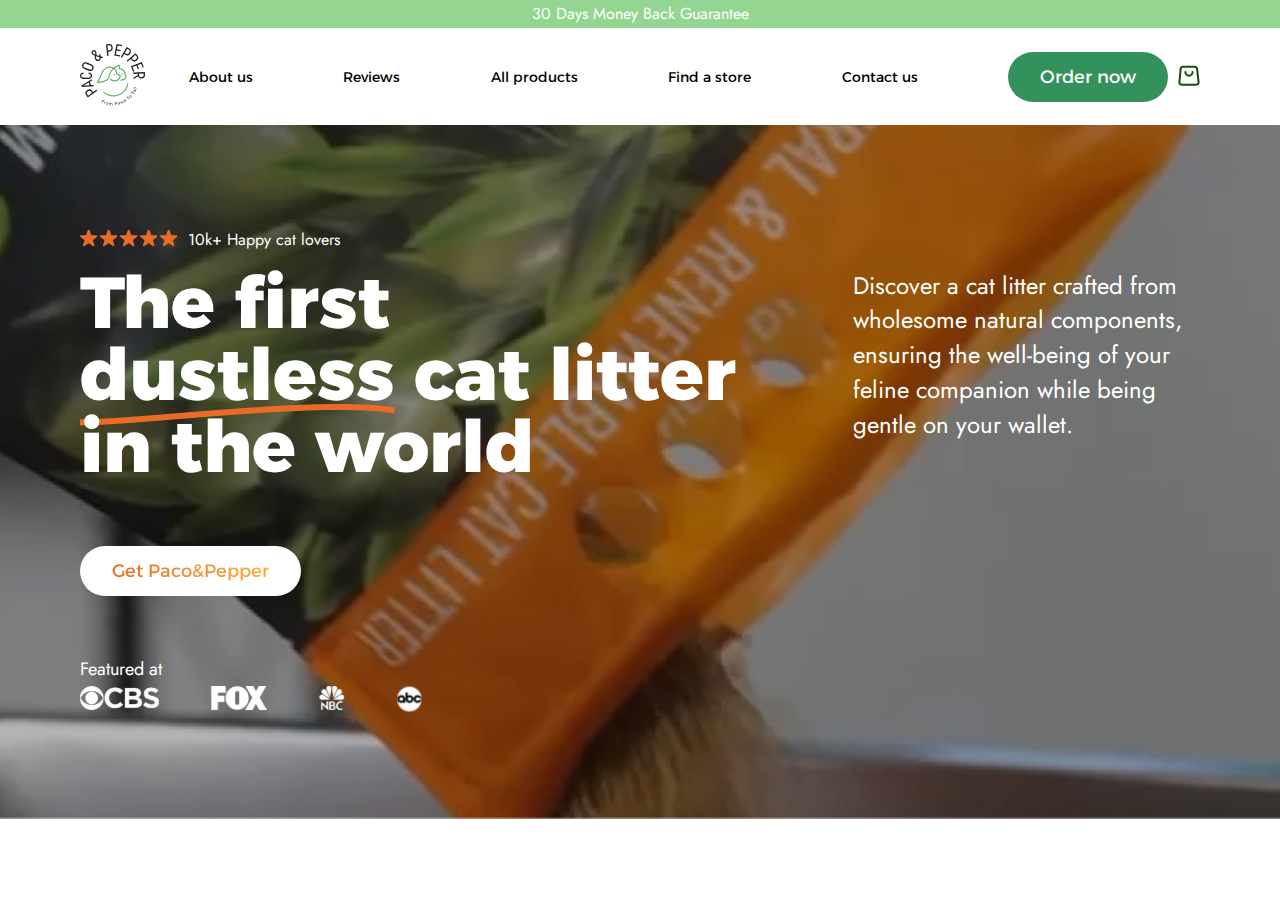
==== index.html @ 4aa1590c "add [roject to git" ====
<!DOCTYPE html>
<html lang="en">

<head>
  <meta charset="UTF-8">
  <meta name="description" content="Free Web tutorials">
  <meta name="keywords" content="HTML, CSS, JavaScript">
  <meta name="viewport" content="width=device-width, initial-scale=1.0">
  <link rel="icon" type="image/svg+xml" href="./icons/favicon.svg" />
  <link rel="shortcut icon" href="./icons/favicon.ico" />
  <link rel="apple-touch-icon" sizes="180x180" href="./icons/apple-touch-icon.png" />
  <link rel="preconnect" href="https://fonts.googleapis.com">
  <link rel="preconnect" href="https://fonts.gstatic.com" crossorigin>
  <link href="https://fonts.googleapis.com/css2?family=Jost&display=swap" rel="stylesheet">
  <link href="https://fonts.googleapis.com/css2?family=Alexandria:wght@100..900&display=swap" rel="stylesheet">
  <link rel="stylesheet" href="./styles/reset.css">
  <link rel="stylesheet" href="./styles/global.css">
  <link rel="stylesheet" href="./styles/header.css">
  <link rel="stylesheet" href="./styles/banner.css">
  <title>Paco&Pepper</title>
</head>

<body>
  <main>
    <!-- Header -->
    <header class="header">
      <p class="desktop header__top">30 Days Money Back Guarantee</p>
      <div class="header__inner container">
        <span class="header__mobile_menu mobile">
          <img src="./icons/burger.svg" alt="icon burger menu">
        </span>
        <a href="#" class="header__logo">
          <img src="./images/logo.svg" alt="logo">
        </a>
        <nav class="header__nav">
          <span class="mobile header__menu_close">
            <img class="" src="./icons/burger-close.svg" alt="icon burger menu close">
          </span>
          <a href="#" class="mobile header__nav_logo">
            <img src="./images/logo.svg" alt="logo">
          </a>
          <a href="#">About us</a>
          <a href="#">Reviews</a>
          <a href="#">All products</a>
          <a href="#">Find a store</a>
          <a href="#">Contact us</a>
          <div class="header__order">
            <button class="btn green-btn">Order now</button>
            <a href="#" class="desktop">
              <img src="./icons/bag.svg" alt="icon basket">
            </a>
          </div>
        </nav>
        <button class="mobile btn green-btn">Order now</button>
      </div>
    </header>
    <!-- /Header -->
    <!-- Banner -->
    <section class="banner">
      <div class="banner__inner container">
        <div class="banner__top">
          <div class="banner__left">
            <div class="banner__rating">
              <div class="banner__rating_stars">
                <span>
                  <img src="./icons/star.svg" alt="star icon">
                </span>
                <span>
                  <img src="./icons/star.svg" alt="star icon">
                </span>
                <span>
                  <img src="./icons/star.svg" alt="star icon">
                </span>
                <span>
                  <img src="./icons/star.svg" alt="star icon">
                </span>
                <span>
                  <img src="./icons/star.svg" alt="star icon">
                </span>
              </div>
              <p>10k+ Happy cat lovers</p>
            </div>
            <h1 class="banner__title">
              <p>The first</p>
              <span class="marked-text">dustless</span> cat litter
              in the world
            </h1>
          </div>
          <p class="banner__right">
            Discover a cat litter crafted from wholesome natural components, ensuring the well-being of your feline
            companion while being gentle on your wallet.
          </p>
        </div>
        <button class="banner__btn btn white-btn">
          <p class="gradient-text">Get Paco&Pepper</p>
        </button>
        <div class="banner__featured">
          <p class="banner__featured_text">Featured at</p>
          <div class="banner__brands">
            <div>
              <img src="./icons/cbs.svg" alt="brand icon">
            </div>
            <div>
              <img src="./icons/fox.svg" alt="brand icon">
            </div>
            <div>
              <img src="./icons/nbc.svg" alt="brand icon">
            </div>
            <div>
              <img src="./icons/abc.svg" alt="brand icon">
            </div>
          </div>
        </div>
      </div>
    </section>
    <!-- /Banner -->
  </main>

  <script src="./scripts/scripts.js"></script>
</body>

</html>
---- styles/global.css ----
:root {
  --white: #fff;
  --light-green: #94d591;
  --btn-green: #33915c;
  --text-green: #134e0d;
  --orange-gradient: linear-gradient(92.59deg, #ea6b26 0%, #feaa3b 100%);
}

body {
  font-family: "Alexandria", sans-serif;
}

.opened-menu {
  height: 100vh;
  overflow: hidden;
}

.container {
  max-width: 1200px;
  width: 100%;
  margin-inline: auto;
  padding-inline: 40px;
}

a {
  text-decoration: none;
  color: inherit;
}

img {
  max-width: 100%;
}

button {
  font-family: "Alexandria", sans-serif;
  border: none;
  cursor: pointer;
}

.btn {
  height: 50px;
  padding-inline: 32px;
  font-size: 18px;
  border-radius: 25px;
  transition: all 150ms ease;
}

.green-btn {
  color: var(--white);
  background-color: var(--btn-green);
}

.green-btn:hover {
  background-color: var(--text-green);
}

.white-btn {
  background-color: var(--white);
}

.mobile {
  display: none;
}

.marked-text {
  position: relative;
}

.marked-text:before {
  content: "";
  position: absolute;
  left: 0;
  bottom: -8px;
  width: 100%;
  height: 22px;
  background: url("../images/text-underline.png") center/contain no-repeat;
  z-index: -1;
}

.gradient-text {
	background: var(--orange-gradient);
  -webkit-background-clip: text;
  background-clip: text;
  -webkit-text-fill-color: transparent;
}

@media screen and (max-width: 991px) {
  .container {
    padding-inline: 16px;
  }

  .btn {
    height: 32px;
    padding-inline: 20px;
    font-size: 12px;
  }

  .desktop {
    display: none;
  }

  .mobile {
    display: block;
  }
}
---- styles/header.css ----
.header {
  position: sticky;
  top: 0;
  max-width: 100vw;
  background-color: var(--white);
  overflow-x: hidden;
  z-index: 9;
}

.header__top {
  padding-block: 6px;
  font-family: "Jost", sans-serif;
  font-size: 16px;
  color: var(--white);
  background-color: var(--light-green);
  text-align: center;
}

.header__logo {
  width: 65px;
}

.header__inner {
  display: flex;
  justify-content: space-between;
  align-items: center;
  padding-block: 16px;
}

.header__nav {
  display: flex;
  justify-content: space-between;
  align-items: center;
  column-gap: 10px;
  width: calc(100% - 109px);
  font-size: 14px;
  z-index: 2;
}

.header__order {
  display: flex;
  align-items: center;
  column-gap: 10px;
}

.header__mobile_menu {
  width: 24px;
  height: 24px;
  cursor: pointer;
}

.header__menu_close {
  position: absolute;
  top: 23px;
  left: 16px;
  width: 24px;
  height: 24px;
  cursor: pointer;
}

@media screen and (max-width: 991px) {
  .header__nav {
    position: fixed;
    top: 0;
    left: 0;
    flex-direction: column;
    justify-content: flex-start;
    row-gap: 32px;
    width: 100%;
    height: 100vh;
    padding: 32px;
    background-color: var(--white);
    transform: translateX(-100%);
    transition: transform 360ms;
    overflow-y: auto;
  }

  .header__nav.open {
    transform: translateX(0);
  }

  .header__nav_logo,
  .header__order {
    order: -1;
  }
}

@media screen and (max-width: 640px) {
  .header__logo {
    width: 34px;
    margin-left: auto;
    margin-right: 55px;
  }
}
---- styles/banner.css ----
.banner {
  display: flex;
  height: 100vmax;
  max-height: 694px;
  background: url('../images/header-banner.jpg') center/cover no-repeat;
  margin-bottom: 64px;
} 

.banner__inner {
  position: relative;
  margin: auto;
  z-index: 2;
}

.banner__top {
  display: flex;
  justify-content: space-between;
  align-items: center;
  column-gap: 20px;
  margin-bottom: 64px;
}

.banner__left {
  max-width: 660px;
  width: 75%;
  color: var(--white);
}

.banner__rating {
  display: flex;
  align-items: center;
  margin-bottom: 16px;
}

.banner__rating_stars {
  display: flex;
  column-gap: 2px;
  margin-right: 10px;
}

.banner__rating p {
  font-family: "Jost", sans-serif;
  font-size: 16px;
}

.banner__title {
  font-size: 72px;
  font-weight: 800;
}

.banner__right {
  max-width: 352px;
  width: 31%;
  font-family: "Jost", sans-serif;
  font-size: 24px;
  line-height: 1.445;
  color: var(--white);
}

.banner__btn {
  margin-bottom: 64px;
}

.banner__featured_text {
  margin-bottom: 8px;
  font-family: "Jost", sans-serif;
  font-size: 18px;
  color: var(--white);
}

.banner__brands {
  display: flex;
  column-gap: 52px;
}

@media screen and (max-width: 991px) {
  .banner {
    max-height: 654px;
  }

  .banner__left {
    max-width: 490px;
    width: 65%;
  }

  .banner__right {
    width: 50%;
  }

  .banner__right {
    font-size: 18px;
  }

  .banner__title {
    font-size: 48px;
  }
}

@media screen and (max-width: 640px) {
  .banner__top {
    flex-direction: column;
    align-items: flex-start;
  }

  .banner__left,
  .banner__right {
    max-width: 100%;
    width: 100%;
  }

  .banner__left {
    max-width: 490px;
    margin-bottom: 32px;
  }
}
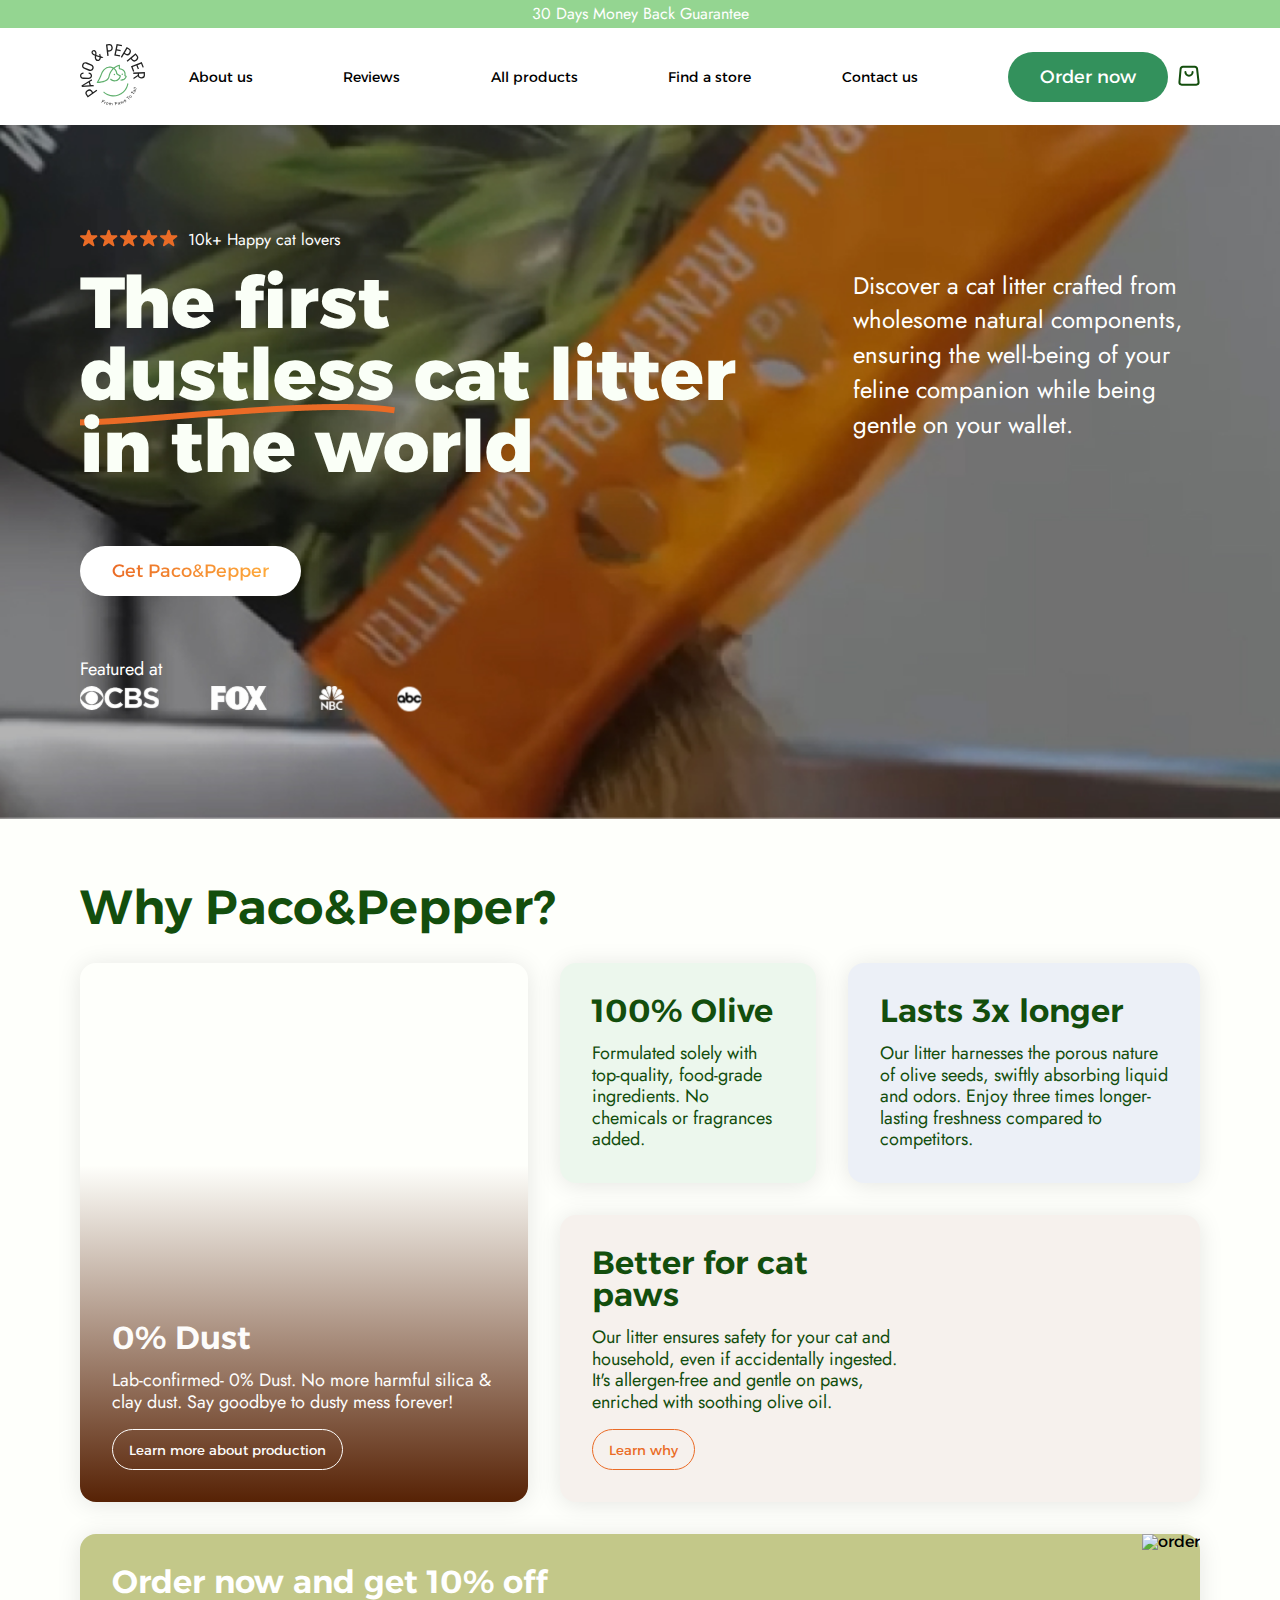
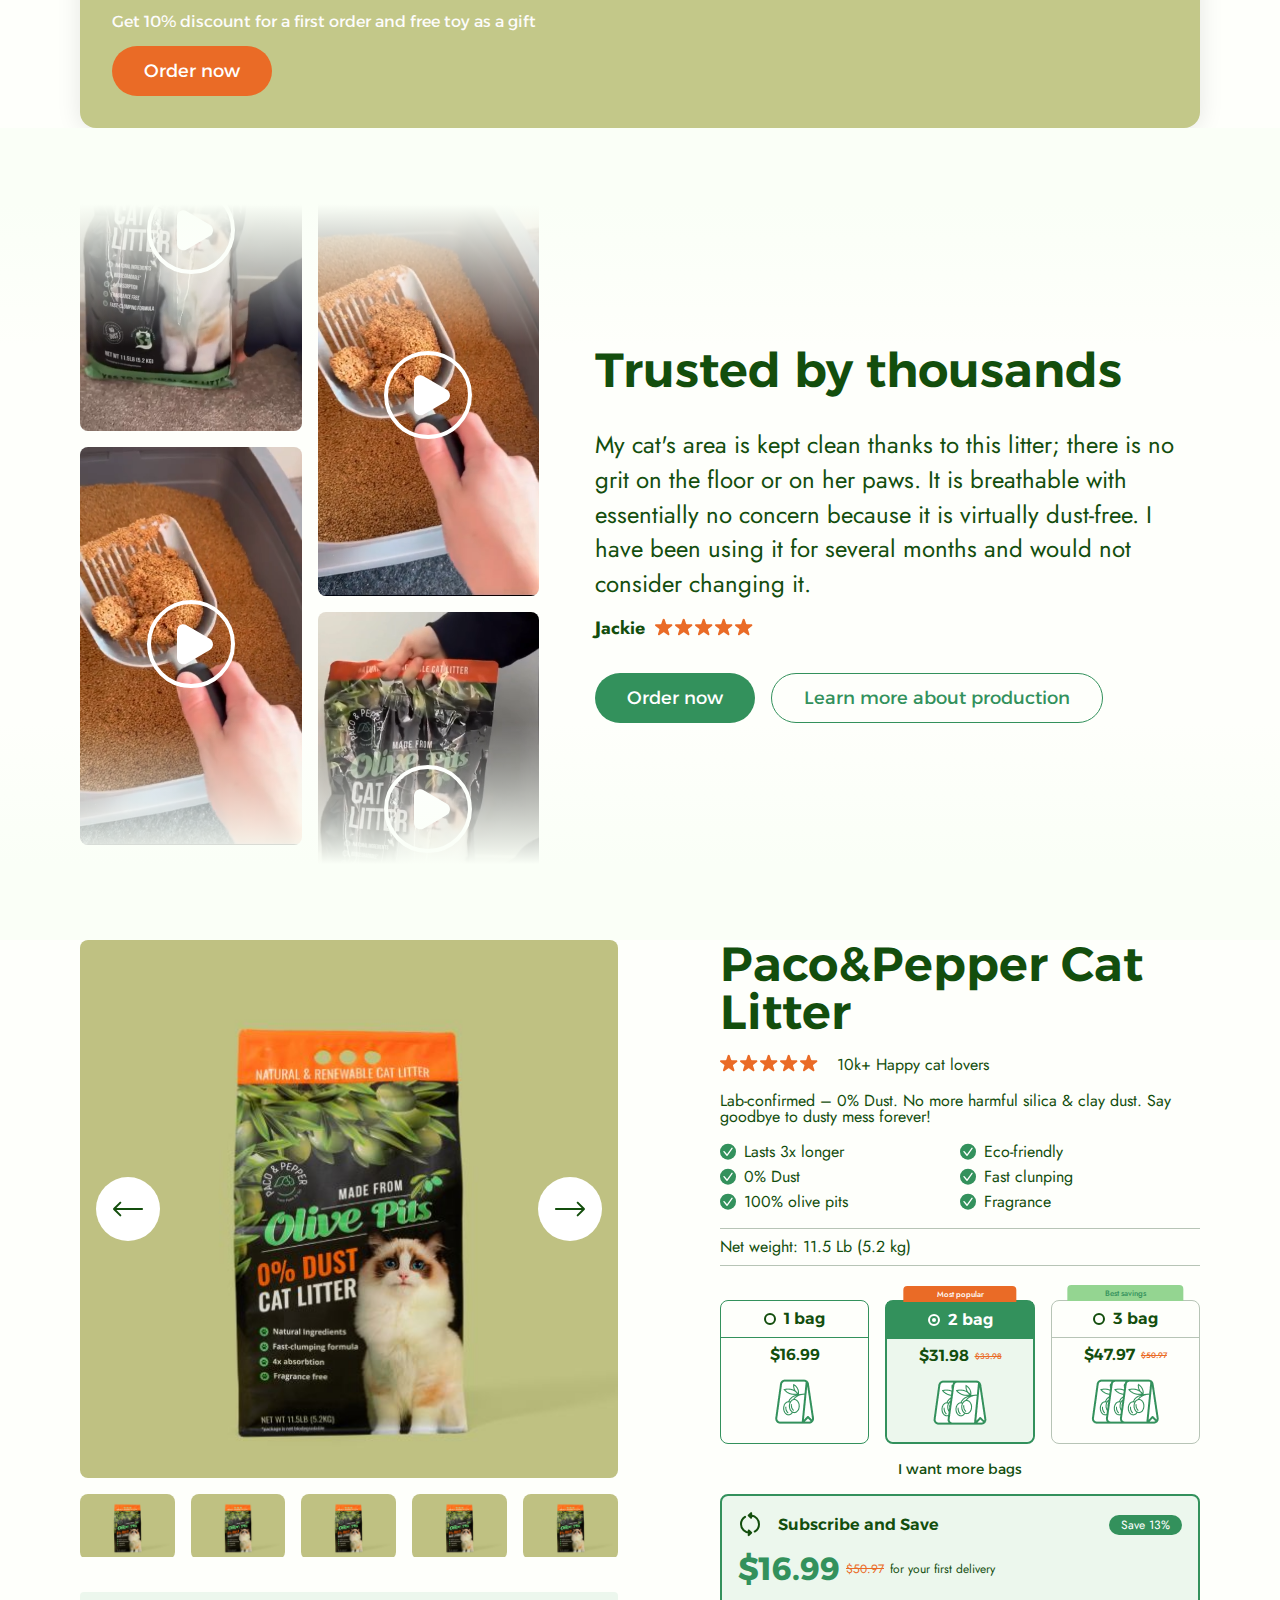
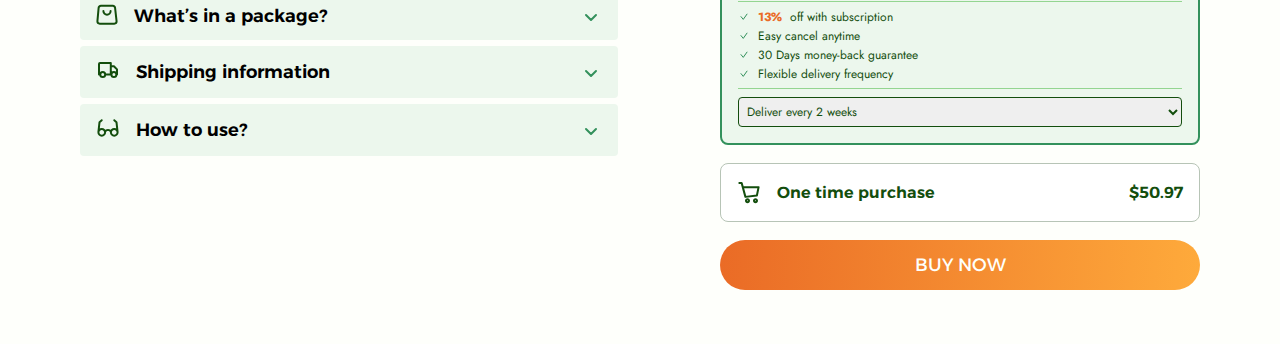
==== commit 03ae406a: "added and Trusted by thousands" ====
--- a/index.html
+++ b/index.html
@@ -17,6 +17,9 @@
   <link rel="stylesheet" href="./styles/global.css">
   <link rel="stylesheet" href="./styles/header.css">
   <link rel="stylesheet" href="./styles/banner.css">
+  <link rel="stylesheet" href="./styles/pacopepper.css">
+  <link rel="stylesheet" href="./styles/trusted.css">
+  <link rel="stylesheet" href="./styles/litter.css">
   <title>Paco&Pepper</title>
 </head>
 
@@ -61,7 +64,7 @@
         <div class="banner__top">
           <div class="banner__left">
             <div class="banner__rating">
-              <div class="banner__rating_stars">
+              <div class="rating-stars">
                 <span>
                   <img src="./icons/star.svg" alt="star icon">
                 </span>
@@ -114,6 +117,361 @@
       </div>
     </section>
     <!-- /Banner -->
+    <!-- Why Paco & Pepper -->
+    <section class="pacopepper container">
+      <h2 class="pacopepper__main_title second-title green">Why Paco&Pepper?</h2>
+      <div class="pacopepper__wrapper">
+        <div class="pacopepper__dust main-shadow">
+          <div class="pacopepper__dust_inner">
+            <h3 class="pacopepper__title third-title white">0% Dust</h3>
+            <p class="pacopepper__description">Lab-confirmed- 0% Dust. No more harmful silica & clay dust. Say goodbye
+              to dusty mess forever!</p>
+            <button class="pacopepper__btn">Learn more about production</button>
+          </div>
+        </div>
+        <div class="pacopepper__item_wrapper">
+          <div class="pacopepper__item_inner">
+            <div class="pacopepper__item_oliva main-shadow">
+              <h3 class="third-title green">100% Olive</h3>
+              <p>Formulated solely with top-quality, food-grade ingredients. No chemicals or fragrances added.</p>
+            </div>
+            <div class="pacopepper__item_lasts main-shadow">
+              <h3 class="third-title green">Lasts 3x longer</h3>
+              <p>Our litter harnesses the porous nature of olive seeds, swiftly absorbing liquid and odors. Enjoy three
+                times longer-lasting freshness compared to competitors.</p>
+            </div>
+          </div>
+          <div class="pacopepper__item_paws main-shadow">
+            <div class="pacopepper__item_paws_inner">
+              <h3 class="third-title green">Better for cat paws</h3>
+              <p>Our litter ensures safety for your cat and household, even if accidentally ingested. It's allergen-free
+                and gentle on paws, enriched with soothing olive oil.</p>
+              <button class="pacopepper__item_paws_btn">Learn why</button>
+            </div>
+          </div>
+        </div>
+      </div>
+      <div class="pacopepper__order main-shadow">
+        <div class="pacopepper__order_inner">
+          <h3 class="third-title white">Order now and get 10% off</h3>
+          <p>Get 10% discount for a first order and free toy as a gift</p>
+          <button class="pacopepper__order_btn btn orange-btn mobile-big-btn">Order now</button>
+        </div>
+        <div class="pacopepper__order_img">
+          <img class="desktop" src="./images/order-bg.png" alt="order">
+          <img class="mobile" src="./images/order-bg-mobile.png" alt="order">
+        </div>
+      </div>
+    </section>
+    <!-- /Why Paco & Pepper -->
+    <!-- Trusted by thousands -->
+    <section class="trusted">
+      <div class="trusted__inner container">
+        <h2 class="mobile second-title green">Trusted by thousands</h2>
+        <div class="trusted__videos">
+          <div class="trusted__videos_inner">
+            <div class="trusted__videos_item">
+              <span class="trusted__play">
+                <img src="./icons/play.svg" alt="play video">
+              </span>
+              <img src="./images/trusted-img1.png" alt="trusted video">
+            </div>
+            <div class="trusted__videos_item">
+              <span class="trusted__play">
+                <img src="./icons/play.svg" alt="play video">
+              </span>
+              <img src="./images/trusted-img2.png" alt="trusted video">
+            </div>
+            <div class="trusted__videos_item">
+              <span class="trusted__play">
+                <img src="./icons/play.svg" alt="play video">
+              </span>
+              <img src="./images/trusted-img2.png" alt="trusted video">
+            </div>
+            <div class="trusted__videos_item">
+              <span class="trusted__play">
+                <img src="./icons/play.svg" alt="play video">
+              </span>
+              <img src="./images/trusted-img1.png" alt="trusted video">
+            </div>
+          </div>
+        </div>
+        <div class="trusted__text">
+          <h2 class="trusted__title desktop second-title green">Trusted by thousands</h2>
+          <p>My cat's area is kept clean thanks to this litter; there is no grit on the floor or on her paws. It is
+            breathable with essentially no concern because it is virtually dust-free. I have been using it for several
+            months and would not consider changing it.</p>
+          <div class="trusted__rating">
+            <span class="trusted__name">Jackie</span>
+            <div class="rating-stars">
+              <span>
+                <img src="./icons/star.svg" alt="star icon">
+              </span>
+              <span>
+                <img src="./icons/star.svg" alt="star icon">
+              </span>
+              <span>
+                <img src="./icons/star.svg" alt="star icon">
+              </span>
+              <span>
+                <img src="./icons/star.svg" alt="star icon">
+              </span>
+              <span>
+                <img src="./icons/star.svg" alt="star icon">
+              </span>
+            </div>
+          </div>
+          <div class="trusted__buttons">
+            <button class="btn green-btn mobile-big-btn">Order now</button>
+            <button class="btn transparent-green-btn mobile-big-btn">Learn more about production</button>
+          </div>
+        </div>
+      </div>
+    </section>
+    <!-- /Trusted by thousands -->
+    <!-- Paco&Pepper Cat Litter -->
+    <section class="litter container">
+      <div class="litter__left">
+        <div class="litter__slider">
+          <div class="litter__slider_main_image_wrapper">
+            <span class="litter__slider_arrow_left">
+              <img src="./icons/arrows-left.svg" alt="arrow left">
+            </span>
+            <div class="litter__slider_main_image">
+              <img src="./images/cat-litter.jpg" alt="cat litter">
+            </div>
+            <span class="litter__slider_arrow_right">
+              <img src="./icons/arrows-right.svg" alt="arrow right">
+            </span>
+          </div>
+          <div class="litter__slider_items">
+            <div>
+              <img src="./images/cat-litter.jpg" alt="cat litter">
+            </div>
+            <div>
+              <img src="./images/cat-litter.jpg" alt="cat litter">
+            </div>
+            <div>
+              <img src="./images/cat-litter.jpg" alt="cat litter">
+            </div>
+            <div>
+              <img src="./images/cat-litter.jpg" alt="cat litter">
+            </div>
+            <div>
+              <img src="./images/cat-litter.jpg" alt="cat litter">
+            </div>
+          </div>
+        </div>
+        <div class="tablet">
+          <div class="litter__package_info">
+            <div class="litter__package_info_top">
+              <div class="litter__package_info_title">
+                <span>
+                  <img src="./icons/bag.svg" alt="bag icon">
+                </span>
+                <h3>What’s in a package?</h3>
+              </div>
+              <span class="litter__open_close_icon">
+                <img src="./icons/arrow-bottom.svg" alt="arrow bottom icon">
+              </span>
+            </div>
+            <div class="litter__text_wrap">
+              <p>Lab-confirmed – 0% Dust. No more harmful silica & clay dust. Say goodbye to dusty mess forever!
+                Lab-confirmed – 0% Dust. No more harmful silica & clay dust. Say goodbye to dusty mess forever!</p>
+            </div>
+          </div>
+          <div class="litter__package_info">
+            <div class="litter__package_info_top">
+              <div class="litter__package_info_title">
+                <span>
+                  <img src="./icons/delivery.svg" alt="delivery icon">
+                </span>
+                <h3>Shipping information</h3>
+              </div>
+              <span class="litter__open_close_icon">
+                <img src="./icons/arrow-bottom.svg" alt="arrow bottom icon">
+              </span>
+            </div>
+            <div class="litter__text_wrap">
+              <p>Lab-confirmed – 0% Dust. No more harmful silica & clay dust. Say goodbye to dusty mess forever!
+                Lab-confirmed – 0% Dust. No more harmful silica & clay dust. Say goodbye to dusty mess forever!</p>
+            </div>
+          </div>
+          <div class="litter__package_info">
+            <div class="litter__package_info_top">
+              <div class="litter__package_info_title">
+                <span>
+                  <img src="./icons/glasses.svg" alt="glasses icon">
+                </span>
+                <h3>How to use?</h3>
+              </div>
+              <span class="litter__open_close_icon">
+                <img src="./icons/arrow-bottom.svg" alt="arrow bottom icon">
+              </span>
+            </div>
+            <div class="litter__text_wrap">
+              <p>Lab-confirmed – 0% Dust. No more harmful silica & clay dust. Say goodbye to dusty mess forever!
+                Lab-confirmed – 0% Dust. No more harmful silica & clay dust. Say goodbye to dusty mess forever!</p>
+            </div>
+          </div>
+        </div>
+      </div>
+      <div class="litter__right">
+        <h3 class="litter__title second-title green">Paco&Pepper Cat Litter</h3>
+        <div class="litter__rating">
+          <div class="rating-stars">
+            <span>
+              <img src="./icons/star.svg" alt="star icon">
+            </span>
+            <span>
+              <img src="./icons/star.svg" alt="star icon">
+            </span>
+            <span>
+              <img src="./icons/star.svg" alt="star icon">
+            </span>
+            <span>
+              <img src="./icons/star.svg" alt="star icon">
+            </span>
+            <span>
+              <img src="./icons/star.svg" alt="star icon">
+            </span>
+          </div>
+          <span class="litter__rating_name">10k+ Happy cat lovers</span>
+        </div>
+        <p class="litter__description">Lab-confirmed – 0% Dust. No more harmful silica & clay dust. Say goodbye to dusty
+          mess forever!</p>
+        <div class="litter__bag_info">
+          <div class="litter__bag_info_item">
+            <img src="./icons/checked.svg" alt="checked icon">
+            Lasts 3x longer
+          </div>
+          <div class="litter__bag_info_item">
+            <img src="./icons/checked.svg" alt="checked icon">
+            Eco-friendly
+          </div>
+          <div class="litter__bag_info_item">
+            <img src="./icons/checked.svg" alt="checked icon">
+            0% Dust
+          </div>
+          <div class="litter__bag_info_item">
+            <img src="./icons/checked.svg" alt="checked icon">
+            Fast clunping
+          </div>
+          <div class="litter__bag_info_item">
+            <img src="./icons/checked.svg" alt="checked icon">
+            100% olive pits
+          </div>
+          <div class="litter__bag_info_item">
+            <img src="./icons/checked.svg" alt="checked icon">
+            Fragrance
+          </div>
+        </div>
+        <p class="litter__weight">Net weight: 11.5 Lb (5.2 kg)</p>
+        <div class="litter__bags">
+          <label class="litter__bags_item">
+            <div class="litter__bags_item_top">
+              <div class="custom-radio">
+                <input type="radio" name="radio">
+                <span class="checkmark"></span>
+              </div>
+              1 bag
+            </div>
+            <div class="litter__bags_item_bottom">
+              <p>$16.99</p>
+              <div>
+                <img src="./icons/bag1.png" alt="bag">
+              </div>
+            </div>
+          </label>
+          <label class="litter__bags_item litter__bags_item_choosed">
+            <div class="litter__bags_item_info most_popular">
+              Most popular
+            </div>
+            <div class="litter__bags_item_top">
+              <div class="custom-radio white">
+                <input type="radio" name="radio" checked>
+                <span class="checkmark"></span>
+              </div>
+              2 bag
+            </div>
+            <div class="litter__bags_item_bottom">
+              <p class="litter__bags_item_price">$31.98 <span>$33.98</span></p>
+              <div>
+                <img src="./icons/bag2.png" alt="2 bag">
+              </div>
+            </div>
+          </label>
+          <label class="litter__bags_item litter__bags_best_saving">
+            <div class="litter__bags_item_info best_saving">
+              Best savings
+            </div>
+            <div class="litter__bags_item_top">
+              <div class="custom-radio">
+                <input type="radio" name="radio">
+                <span class="checkmark"></span>
+              </div>
+              3 bag
+            </div>
+            <div class="litter__bags_item_bottom">
+              <p class="litter__bags_item_price">$47.97 <span>$50.97</span></p>
+              <div>
+                <img src="./icons/bag3.png" alt="3 bag">
+              </div>
+            </div>
+          </label>
+        </div>
+        <p class="litter__more">I want more bags</p>
+        <div class="litter__save">
+          <div class="litter__save_inner">
+            <div>
+              <img src="./icons/arrow-refresh.svg" alt="refresh icon">
+              Subscribe and Save
+            </div>
+            <span>
+              Save 13%
+            </span>
+          </div>
+          <p class="litter__first_delivery">
+            <strong>$16.99</strong> <span>$50.97</span> for your first delivery
+          </p>
+          <div class="litter__features">
+            <div>
+              <img src="./icons/checked-alt.svg" alt="checked alt icon">
+              <span>13%</span>
+              off with subscription
+            </div>
+            <div>
+              <img src="./icons/checked-alt.svg" alt="checked alt icon">
+              Easy cancel anytime
+            </div>
+            <div>
+              <img src="./icons/checked-alt.svg" alt="checked alt icon">
+              30 Days money-back guarantee
+            </div>
+            <div>
+              <img src="./icons/checked-alt.svg" alt="checked alt icon">
+              Flexible delivery frequency
+            </div>
+          </div>
+          <div>
+            <select class="litter__select">
+              <option value="Deliver every 2 weeks">Deliver every 2 weeks</option>
+              <option value="Deliver every 2 weeks">Deliver every 2 weeks</option>
+            </select>
+          </div>
+        </div>
+        <div class="litter__purchase">
+          <p>
+            <img src="./icons/cart.svg" alt="cart icon">
+            One time purchase
+          </p>
+          <span>$50.97</span>
+        </div>
+        <button class="litter__btn_buy btn btn-orange-gradient">BUY NOW</button>
+      </div>
+    </section>
+    <!-- Paco&Pepper Cat Litter -->
+
   </main>
 
   <script src="./scripts/scripts.js"></script>
--- a/styles/global.css
+++ b/styles/global.css
@@ -1,13 +1,46 @@
 :root {
   --white: #fff;
+  --light-600: #fafff7;
+  --light-500: #fdfcfb;
+  --light-green-600: #ecf7ed;
+  --light-green-500: #c3c889;
+  --light-green-100: #fefffb;
+  --light-blue-600: #ecf0f7;
+  --light-orange-600: #f6f1ed;
+  --orange: #ea6b26;
+  --dark-orange: #ce5a1b;
   --light-green: #94d591;
   --btn-green: #33915c;
   --text-green: #134e0d;
   --orange-gradient: linear-gradient(92.59deg, #ea6b26 0%, #feaa3b 100%);
+  --brown-gradient: linear-gradient(
+    180deg,
+    rgba(87, 34, 5, 0) 37.5%,
+    #572205 100%
+  );
+  --white-gradient: linear-gradient(
+    360deg,
+    rgba(250, 255, 247, 0) 0%,
+    #fafff7 64.98%
+  );
+  --white-gradient-vertical: linear-gradient(
+    -90deg,
+    rgba(250, 255, 247, 0) 0%,
+    #fafff7 64.98%
+  );
+  --btn-orange-gradient: linear-gradient(92.59deg, #ea6b26 0%, #feaa3b 100%);
+  --btn-orange-gradient-hover: linear-gradient(
+    92.59deg,
+    #feaa3b 0%,
+    #ea6b26 100%
+  );
+  --grey: #b7c4b6;
+  --main-shadows: 0 2px 25px 0 rgba(0, 0, 0, 0.1);
 }
 
 body {
   font-family: "Alexandria", sans-serif;
+  background-color: var(--light-green-100);
 }
 
 .opened-menu {
@@ -52,6 +85,35 @@
 
 .green-btn:hover {
   background-color: var(--text-green);
+}
+
+.orange-btn {
+  color: var(--white);
+  background-color: var(--orange);
+}
+
+.orange-btn:hover {
+  background-color: var(--dark-orange);
+}
+
+.btn-orange-gradient {
+  color: var(--light-green-100);
+  background: var(--btn-orange-gradient);
+}
+
+.btn-orange-gradient:hover {
+  background: var(--btn-orange-gradient-hover);
+}
+
+.transparent-green-btn {
+  color: var(--btn-green);
+  background-color: transparent;
+  border: 1px solid currentColor;
+}
+
+.transparent-green-btn:hover {
+  color: var(--white);
+  background-color: var(--btn-green);
 }
 
 .white-btn {
@@ -78,18 +140,102 @@
 }
 
 .gradient-text {
-	background: var(--orange-gradient);
+  background: var(--orange-gradient);
   -webkit-background-clip: text;
   background-clip: text;
   -webkit-text-fill-color: transparent;
 }
 
+.second-title {
+  font-size: 48px;
+  font-weight: 600;
+}
+
+.green {
+  color: var(--text-green);
+}
+
+.white {
+  color: var(--white);
+}
+
+.third-title {
+  font-size: 32px;
+  font-weight: 600;
+}
+
+.main-shadow {
+  box-shadow: var(--main-shadows);
+}
+
+.rating-stars {
+  display: flex;
+  column-gap: 2px;
+  margin-right: 10px;
+}
+
+.custom-radio {
+  position: relative;
+  width: 12px;
+  height: 12px;
+  cursor: pointer;
+}
+
+.custom-radio input {
+  position: absolute;
+  opacity: 0;
+  cursor: pointer;
+}
+
+.custom-radio .checkmark {
+  position: absolute;
+  top: 0;
+  left: 0;
+  display: flex;
+  width: 12px;
+  height: 12px;
+  border-radius: 50%;
+}
+
+.custom-radio:not(.white) .checkmark {
+  border: 2px solid var(--text-green);
+}
+
+.custom-radio.white .checkmark {
+  border: 2px solid var(--white);
+}
+
+.custom-radio .checkmark:before {
+  content: "";
+  margin: auto;
+  width: 4px;
+  height: 4px;
+  opacity: 0;
+  border-radius: 50%;
+}
+
+.custom-radio:not(.white) .checkmark:before {
+  background-color: var(--text-green);
+}
+
+.custom-radio.white .checkmark:before {
+  background-color: var(--white);
+}
+
+.custom-radio input:checked ~ .checkmark:before {
+  opacity: 1;
+}
+
+.orange-bg {
+  background-color: var(--orange);
+}
+
 @media screen and (max-width: 991px) {
   .container {
     padding-inline: 16px;
   }
 
-  .btn {
+  .btn:not(.mobile-big-btn) {
     height: 32px;
     padding-inline: 20px;
     font-size: 12px;
@@ -102,4 +248,15 @@
   .mobile {
     display: block;
   }
-}
+
+  .second-title {
+    font-size: 32px;
+    font-weight: 700;
+  }
+}
+
+@media screen and (max-width: 640px) {
+  .tablet {
+    display: none;
+  }
+}
--- a/styles/header.css
+++ b/styles/header.css
@@ -88,7 +88,5 @@
 @media screen and (max-width: 640px) {
   .header__logo {
     width: 34px;
-    margin-left: auto;
-    margin-right: 55px;
   }
 }
--- a/styles/banner.css
+++ b/styles/banner.css
@@ -32,7 +32,7 @@
   margin-bottom: 16px;
 }
 
-.banner__rating_stars {
+.rating-stars {
   display: flex;
   column-gap: 2px;
   margin-right: 10px;
@@ -46,6 +46,7 @@
 .banner__title {
   font-size: 72px;
   font-weight: 800;
+  color: var(--light-600);
 }
 
 .banner__right {
@@ -97,6 +98,10 @@
 }
 
 @media screen and (max-width: 640px) {
+  .banner {
+    margin-bottom: 24px;
+  }
+
   .banner__top {
     flex-direction: column;
     align-items: flex-start;
--- a/styles/pacopepper.css
+++ b/styles/pacopepper.css
@@ -0,0 +1,283 @@
+.pacopepper__main_title {
+  margin-bottom: 32px;
+}
+
+.pacopepper__wrapper {
+  display: flex;
+  gap: 32px;
+  margin-bottom: 32px;
+}
+
+.pacopepper__dust {
+  position: relative;
+  display: flex;
+  align-items: flex-end;
+  max-width: 448px;
+  width: 40%;
+  padding: 32px;
+  background: url("../images/why-paco-pepper.jpg") center/cover no-repeat;
+  border-radius: 16px;
+  overflow: hidden;
+}
+
+.pacopepper__dust:before {
+  content: "";
+  position: absolute;
+  top: 0;
+  left: 0;
+  width: 100%;
+  height: 100%;
+  background: var(--brown-gradient);
+}
+
+.pacopepper__dust_inner {
+  position: relative;
+}
+
+.pacopepper__title {
+  margin-bottom: 16px;
+  color: var(--light-500);
+}
+
+.pacopepper__description {
+  margin-bottom: 16px;
+  font-family: "Jost", sans-serif;
+  font-size: 18px;
+  line-height: 1.2;
+  color: var(--light-500);
+}
+
+.pacopepper__btn {
+  height: 41px;
+  padding-inline: 16px;
+  color: var(--light-500);
+  background-color: transparent;
+  border: 1px solid currentColor;
+  border-radius: 22px;
+  transition: all 150ms ease;
+}
+
+.pacopepper__btn:hover {
+  color: var(--text-green);
+  background-color: var(--light-500);
+}
+
+.pacopepper__item_wrapper {
+  width: calc(60% - 32px);
+}
+
+.pacopepper__item_inner {
+  display: flex;
+  gap: 32px;
+  margin-bottom: 32px;
+}
+
+.pacopepper__item_lasts,
+.pacopepper__item_oliva {
+  padding: 32px;
+  border-radius: 16px;
+}
+
+.pacopepper__item_lasts h3,
+.pacopepper__item_oliva h3 {
+  margin-bottom: 16px;
+}
+
+.pacopepper__item_lasts p,
+.pacopepper__item_oliva p {
+  font-family: "Jost", sans-serif;
+  font-size: 18px;
+  line-height: 1.2;
+  color: var(--text-green);
+}
+
+.pacopepper__item_oliva {
+  max-width: 256px;
+  width: 40%;
+  background: var(--light-green-600) url("../images/olive-bg.svg") top left
+    no-repeat;
+}
+
+.pacopepper__item_lasts {
+  max-width: 352px;
+  width: 55%;
+  background: var(--light-blue-600) url("../images/lasts-bg.svg") right center
+    no-repeat;
+}
+
+.pacopepper__item_paws {
+  position: relative;
+  padding: 32px;
+  border-radius: 16px;
+  background-color: var(--light-orange-600);
+  z-index: 2;
+  overflow: hidden;
+}
+
+.pacopepper__item_paws:after {
+  content: "";
+  position: absolute;
+  bottom: 0;
+  right: 0;
+  display: block;
+  width: 249px;
+  height: 258px;
+  background: url("../images/paws-bg.png") right/contain no-repeat;
+}
+
+.pacopepper__item_paws_inner {
+  max-width: 309px;
+  width: 55%;
+}
+
+.pacopepper__item_paws_inner:before {
+  content: "";
+  position: absolute;
+  top: 0;
+  right: 22%;
+  display: block;
+  width: 192px;
+  height: 192px;
+  background: url("../images/heart-bg.svg") top right/contain no-repeat;
+  z-index: -1;
+}
+
+.pacopepper__item_paws_inner h3 {
+  margin-bottom: 16px;
+}
+
+.pacopepper__item_paws_inner p {
+  margin-bottom: 16px;
+  font-family: "Jost", sans-serif;
+  font-size: 18px;
+  line-height: 1.2;
+  color: var(--text-green);
+}
+
+.pacopepper__item_paws_btn {
+  height: 41px;
+  padding-inline: 16px;
+  color: var(--orange);
+  background-color: transparent;
+  border: 1px solid currentColor;
+  border-radius: 22px;
+  transition: all 150ms ease;
+}
+
+.pacopepper__item_paws_btn:hover {
+  color: var(--white);
+  background-color: var(--orange);
+}
+
+.pacopepper__order {
+  display: flex;
+  justify-content: space-between;
+  background-color: var(--light-green-500);
+  border-radius: 16px;
+}
+
+.pacopepper__order_inner {
+  padding: 32px;
+}
+
+.pacopepper__order_inner h3 {
+  margin-bottom: 16px;
+}
+
+.pacopepper__order_inner p {
+  margin-bottom: 16px;
+  color: var(--light-500);
+}
+
+@media screen and (max-width: 991px) {
+  .pacopepper {
+    margin-bottom: 40px;
+  }
+
+  .pacopepper__wrapper {
+    flex-direction: column;
+  }
+
+  .pacopepper__main_title {
+    margin-bottom: 24px;
+  }
+
+  .pacopepper__dust {
+    gap: 16px;
+    max-width: 100%;
+    width: 100%;
+    max-height: 511px;
+    height: 100vmax;
+  }
+
+  .pacopepper__item_wrapper {
+    width: 100%;
+  }
+
+  .pacopepper__item_inner {
+    flex-direction: column;
+    gap: 16px;
+  }
+
+  .pacopepper__item_paws_inner:before {
+    right: 18%;
+  }
+
+  .pacopepper__item_lasts,
+  .pacopepper__item_oliva {
+    max-width: 100%;
+    width: 100%;
+  }
+
+  .pacopepper__item_paws_inner {
+    max-width: calc(100% - 250px);
+    width: 100%;
+  }
+
+  .pacopepper__order {
+    flex-direction: column;
+  }
+
+  .pacopepper__order_inner {
+    padding-top: 0;
+  }
+
+  .pacopepper__order_img {
+    order: -1;
+    height: 325px;
+  }
+
+  .pacopepper__order_img img {
+    object-fit: contain;
+    width: 100%;
+    height: 100%;
+  }
+}
+
+@media screen and (max-width: 640px) {
+  .pacopepper__item_paws:after {
+    position: static;
+    margin-inline: auto;
+  }
+
+  .pacopepper__item_paws_btn,
+  .pacopepper__order_btn {
+    display: block;
+    max-width: 288px;
+    width: 100%;
+    margin-inline: auto;
+  }
+
+  .pacopepper__order_img img {
+    object-fit: cover;
+  }
+
+  .pacopepper__item_paws_inner {
+    max-width: 100%;
+  }
+
+  .pacopepper__item_paws_inner:before {
+    top: 40px;
+    right: -60px;
+  }
+}
--- a/styles/trusted.css
+++ b/styles/trusted.css
@@ -0,0 +1,179 @@
+.trusted {
+  position: relative;
+  overflow: hidden;
+}
+
+.trusted__inner {
+  display: flex;
+  justify-content: space-between;
+  align-items: center;
+  gap: 48px;
+}
+
+.trusted:before,
+.trusted:after {
+  content: "";
+  position: absolute;
+  width: 100%;
+  max-height: 240px;
+  height: 17vmax;
+  background: var(--white-gradient);
+  z-index: 2;
+}
+
+.trusted:before {
+  top: 0;
+  left: 0;
+}
+
+.trusted:after {
+  bottom: 0;
+  left: 0;
+  transform: rotateZ(180deg);
+}
+
+.trusted__videos {
+  position: relative;
+  max-width: 466px;
+  width: 41%;
+}
+
+.trusted__videos_inner {
+  display: flex;
+  flex-wrap: wrap;
+  gap: 16px;
+}
+
+.trusted__videos_item {
+  position: relative;
+  max-width: 224px;
+  width: calc(50% - 8px);
+  height: 398px;
+  border-radius: 8px;
+  overflow: hidden;
+}
+
+.trusted__videos_item img {
+  width: 100%;
+  height: 100%;
+  object-fit: cover;
+}
+
+.trusted__videos_item:nth-child(odd) {
+  top: -95px;
+}
+
+.trusted__videos_item:nth-child(even) {
+  top: 70px;
+}
+
+.trusted__play {
+  position: absolute;
+  top: 50%;
+  left: 50%;
+  transform: translate(-50%, -50%);
+}
+
+.trusted__text {
+  max-width: 608px;
+  width: 54%;
+}
+
+.trusted__title {
+  margin-bottom: 34px;
+}
+
+.trusted__text p {
+  margin-bottom: 16px;
+  font-family: "Jost", sans-serif;
+  font-size: 24px;
+  line-height: 1.445;
+  color: var(--text-green);
+}
+
+.trusted__rating {
+  display: flex;
+  align-items: center;
+  margin-bottom: 34px;
+}
+
+.trusted__name {
+  margin-right: 10px;
+  font-family: "Jost", sans-serif;
+  font-size: 18px;
+  font-weight: 700;
+  color: var(--text-green);
+}
+
+.trusted__buttons {
+  display: flex;
+  gap: 16px;
+}
+
+@media screen and (max-width: 991px) {
+  .trusted {
+    margin-bottom: 32px;
+  }
+
+  .trusted__inner {
+    flex-direction: column;
+    gap: 16px;
+  }
+  
+  .trusted__videos_inner {
+    flex-wrap: nowrap;
+    overflow-x: auto;
+  }
+
+  .trusted__videos_item:nth-child(odd),
+  .trusted__videos_item:nth-child(even) {
+    top: 0;
+  }
+
+  .trusted__videos:before {
+    content: "";
+    position: absolute;
+    top: 0;
+    left: 0;
+    width: 150px;
+    height: 100%;
+    background: var(--white-gradient-vertical);
+    z-index: 1;
+  }
+
+  .trusted:before,
+  .trusted:after {
+    display: none;
+  }
+
+  .trusted__videos {
+    max-width: 100%;
+    width: 100%;
+  }
+  
+  .trusted__videos_inner {
+    padding-block: 32px;
+  }
+
+  .trusted__videos_item {
+    flex: 1 0 224px;
+  }
+
+  .trusted__text {
+    max-width: 100%;
+    width: 100%;
+  }
+}
+
+@media screen and (max-width: 640px) {
+  .trusted__buttons {
+    flex-direction: column;
+    align-items: center;
+  }
+
+  .trusted__buttons button {
+    max-width: 352px;
+    width: 100%;
+    padding-inline: 16px;
+  }
+}
--- a/styles/litter.css
+++ b/styles/litter.css
@@ -0,0 +1,431 @@
+.litter {
+  display: flex;
+  justify-content: space-between;
+  gap: 16px;
+  margin-bottom: 54px;
+}
+
+.litter__left {
+  max-width: 544px;
+  width: 48%;
+}
+
+.litter__slider {
+  margin-bottom: 32px;
+}
+
+.litter__slider_main_image_wrapper {
+  position: relative;
+  aspect-ratio: 1/1;
+  margin-bottom: 16px;
+  border-radius: 8px;
+  overflow: hidden;
+}
+
+.litter__slider_main_image {
+  height: 100%;
+}
+
+.litter__slider_main_image img {
+  width: 100%;
+  height: 100%;
+  object-fit: cover;
+}
+
+.litter__slider_arrow_left,
+.litter__slider_arrow_right {
+  position: absolute;
+  display: block;
+  top: 50%;
+  width: 64px;
+  height: 64px;
+  transform: translateY(-50%);
+}
+
+.litter__slider_arrow_left {
+  left: 16px;
+}
+
+.litter__slider_arrow_right {
+  right: 16px;
+}
+
+.litter__slider_items {
+  display: flex;
+  gap: 16px;
+}
+
+.litter__slider_items > div {
+  border-radius: 8px;
+  overflow: hidden;
+}
+
+.litter__package_info {
+  padding: 12px 16px;
+  background-color: var(--light-green-600);
+  border-radius: 4px;
+}
+
+.litter__package_info + .litter__package_info {
+  margin-top: 6px;
+}
+
+.litter__package_info_top {
+  display: flex;
+  justify-content: space-between;
+  align-items: center;
+}
+
+.litter__open_close_icon {
+  display: flex;
+  width: 22px;
+  height: 22px;
+  cursor: pointer;
+}
+
+.litter__open_close_icon img {
+  margin: auto;
+  transform: rotateZ(180deg);
+  transition: transform 300ms ease;
+  pointer-events: none;
+}
+
+.litter__open_close_icon.open img {
+  transform: rotateZ(0);
+}
+
+.litter__package_info_title {
+  display: flex;
+  align-items: center;
+  gap: 16px;
+}
+
+.litter__package_info_title h3 {
+  font-size: 18px;
+  font-weight: 600;
+}
+
+.litter__text_wrap {
+  max-height: 0;
+  transition: max-height 300ms ease;
+  overflow: hidden;
+}
+
+.litter__text_wrap.open {
+  max-height: 200px;
+}
+
+.litter__text_wrap p {
+  padding-top: 16px;
+  font-family: "Jost", sans-serif;
+  font-size: 18px;
+  line-height: 1.2;
+}
+
+.litter__right {
+  max-width: 480px;
+  width: 48%;
+}
+
+.litter__title {
+  margin-bottom: 18px;
+}
+
+.litter__rating {
+  display: flex;
+  align-items: center;
+  margin-bottom: 18px;
+}
+
+.litter__rating_name {
+  margin-left: 9px;
+  font-family: "Jost", sans-serif;
+  font-size: 16px;
+  color: var(--text-green);
+}
+
+.litter__description {
+  margin-bottom: 18px;
+  font-family: "Jost", sans-serif;
+  font-size: 16px;
+  color: var(--text-green);
+}
+
+.litter__bag_info {
+  display: flex;
+  flex-wrap: wrap;
+  margin-bottom: 10px;
+  padding-bottom: 10px;
+  border-bottom: 1px solid var(--grey);
+}
+
+.litter__bag_info_item {
+  display: flex;
+  align-items: center;
+  column-gap: 8px;
+  width: 50%;
+  margin-bottom: 8px;
+  font-family: "Jost", sans-serif;
+  font-size: 16px;
+  color: var(--text-green);
+}
+
+.litter__weight {
+  margin-bottom: 34px;
+  padding-bottom: 10px;
+  font-family: "Jost", sans-serif;
+  font-size: 16px;
+  color: var(--text-green);
+  border-bottom: 1px solid var(--grey);
+}
+
+.litter__bags {
+  display: flex;
+  gap: 16px;
+  margin-bottom: 18px;
+}
+
+.litter__bags_item {
+  position: relative;
+  width: 150px;
+  height: 144px;
+  font-size: 16px;
+  font-weight: 600;
+  color: var(--text-green);
+  border: 1px solid var(--btn-green);
+  border-radius: 8px;
+}
+
+.litter__bags_item_choosed {
+  border-width: 2px;
+}
+
+.litter__bags_best_saving {
+  border-color: var(--grey);
+}
+
+.litter__bags_item_top {
+  display: flex;
+  justify-content: center;
+  align-items: center;
+  gap: 8px;
+  padding: 10px;
+  border-bottom: 1px solid var(--btn-green);
+}
+
+.litter__bags_item_bottom {
+  padding: 9px 6px 14px;
+  text-align: center;
+  border-radius: 0 0 8px 8px;
+}
+
+.litter__bags_item_bottom p {
+  margin-bottom: 16px;
+  font-size: 16px;
+  color: var(--text-green);
+}
+
+.litter__bags_item_info {
+  position: absolute;
+  top: -16px;
+  left: 50%;
+  display: flex;
+  justify-content: center;
+  align-items: center;
+  width: calc(100% - 32px);
+  height: 16px;
+  font-family: "Jost", sans-serif;
+  font-size: 8px;
+  font-weight: 500;
+  border-radius: 4px 4px 0 0;
+  transform: translateX(-50%);
+}
+
+.most_popular {
+  color: var(--white);
+  background-color: var(--orange);
+}
+
+.best_saving {
+  color: var(--btn-green);
+  background-color: var(--light-green);
+}
+
+.litter__bags_item_choosed .litter__bags_item_top {
+  color: var(--white);
+  background-color: var(--btn-green);
+}
+
+.litter__bags_item_choosed .litter__bags_item_bottom {
+  background-color: var(--light-green-600);
+}
+
+.litter__bags_best_saving .litter__bags_item_top {
+  border-color: var(--grey);
+}
+
+.litter__bags_item_price {
+  display: flex;
+  justify-content: center;
+  align-items: center;
+  gap: 6px;
+  font-size: 18px;
+  font-weight: 600;
+}
+
+.litter__bags_item_price span {
+  font-family: "Jost", sans-serif;
+  font-size: 8px;
+  font-weight: 500;
+  color: var(--orange);
+  text-decoration: line-through;
+}
+
+.litter__more {
+  margin-bottom: 18px;
+  font-size: 14px;
+  color: var(--text-green);
+  text-align: center;
+}
+
+.litter__save {
+  margin-bottom: 18px;
+  padding: 16px;
+  background-color: var(--light-green-600);
+  border: 2px solid var(--btn-green);
+  border-radius: 8px;
+}
+
+.litter__save_inner {
+  display: flex;
+  justify-content: space-between;
+  align-items: center;
+  margin-bottom: 16px;
+}
+
+.litter__save_inner div {
+  display: flex;
+  align-items: center;
+  column-gap: 16px;
+  font-size: 16px;
+  font-weight: 600;
+  color: var(--text-green);
+}
+
+.litter__save_inner span {
+  padding: 4px 12px;
+  font-family: "Jost", sans-serif;
+  font-size: 12px;
+  color: var(--white);
+  background-color: var(--btn-green);
+  border-radius: 10px;
+}
+
+.litter__first_delivery {
+  display: flex;
+  align-items: center;
+  column-gap: 6px;
+  margin-bottom: 8px;
+  padding-bottom: 16px;
+  font-family: "Jost", sans-serif;
+  font-size: 12px;
+  color: var(--text-green);
+  border-bottom: 1px solid var(--light-green);
+}
+
+.litter__first_delivery strong {
+  font-family: "Alexandria", sans-serif;
+  font-size: 32px;
+  font-weight: 700;
+  color: var(--btn-green);
+}
+
+.litter__first_delivery span {
+  font-size: 12px;
+  color: var(--orange);
+  text-decoration: line-through;
+}
+
+.litter__features {
+  margin-bottom: 8px;
+  padding-bottom: 8px;
+  font-family: "Jost", sans-serif;
+  font-size: 12px;
+  color: var(--text-green);
+  border-bottom: 1px solid var(--light-green);
+}
+
+.litter__features div {
+  display: flex;
+  align-items: center;
+  column-gap: 8px;
+}
+
+.litter__features div > span {
+  font-weight: 700;
+  color: var(--orange);
+}
+
+.litter__features div + div {
+  margin-top: 6px;
+}
+
+.litter__select {
+  width: 100%;
+  padding: 4px;
+  font-family: "Jost", sans-serif;
+  font-size: 12px;
+  color: var(--text-green);
+  border-color: currentColor;
+  border-radius: 4px;
+  outline: none;
+}
+
+.litter__purchase {
+  display: flex;
+  justify-content: space-between;
+  align-items: center;
+  margin-bottom: 18px;
+  padding: 16px;
+  font-size: 16px;
+  font-weight: 600;
+  color: var(--text-green);
+  background-color: var(--white);
+  border: 1px solid var(--grey);
+  border-radius: 8px;
+}
+
+.litter__purchase p {
+  display: flex;
+  align-items: center;
+  column-gap: 16px;
+}
+
+.litter__btn_buy {
+  width: 100%;
+}
+
+@media screen and (max-width: 991px) {
+  
+}
+
+@media screen and (max-width: 640px) {
+  .litter {
+    flex-direction: column;
+    margin-bottom: 40px;
+  }
+
+  .litter__left,
+  .litter__right {
+    max-width: 100%;
+    width: 100%;
+  }
+
+  .litter__bags {
+    justify-content: space-between;
+  }
+
+  .litter__slider {
+    margin-bottom: 16px;
+  }
+}
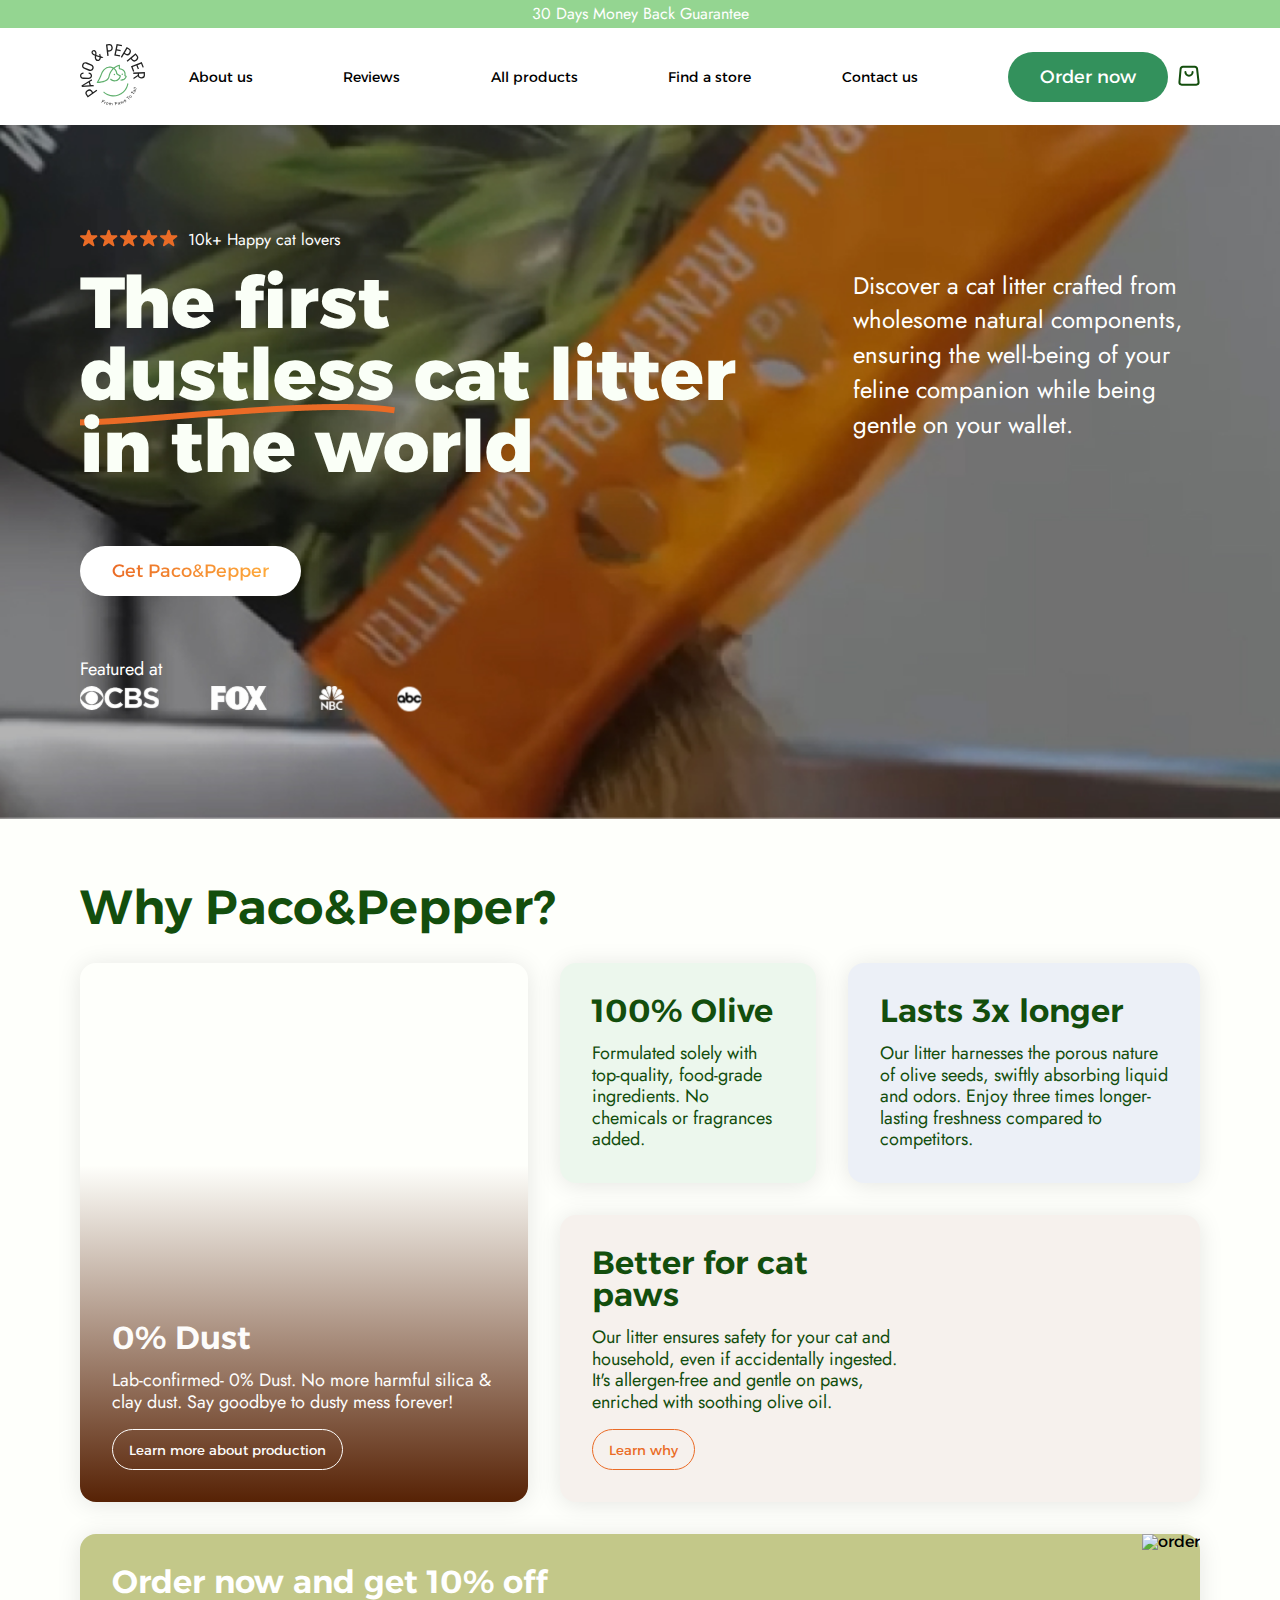
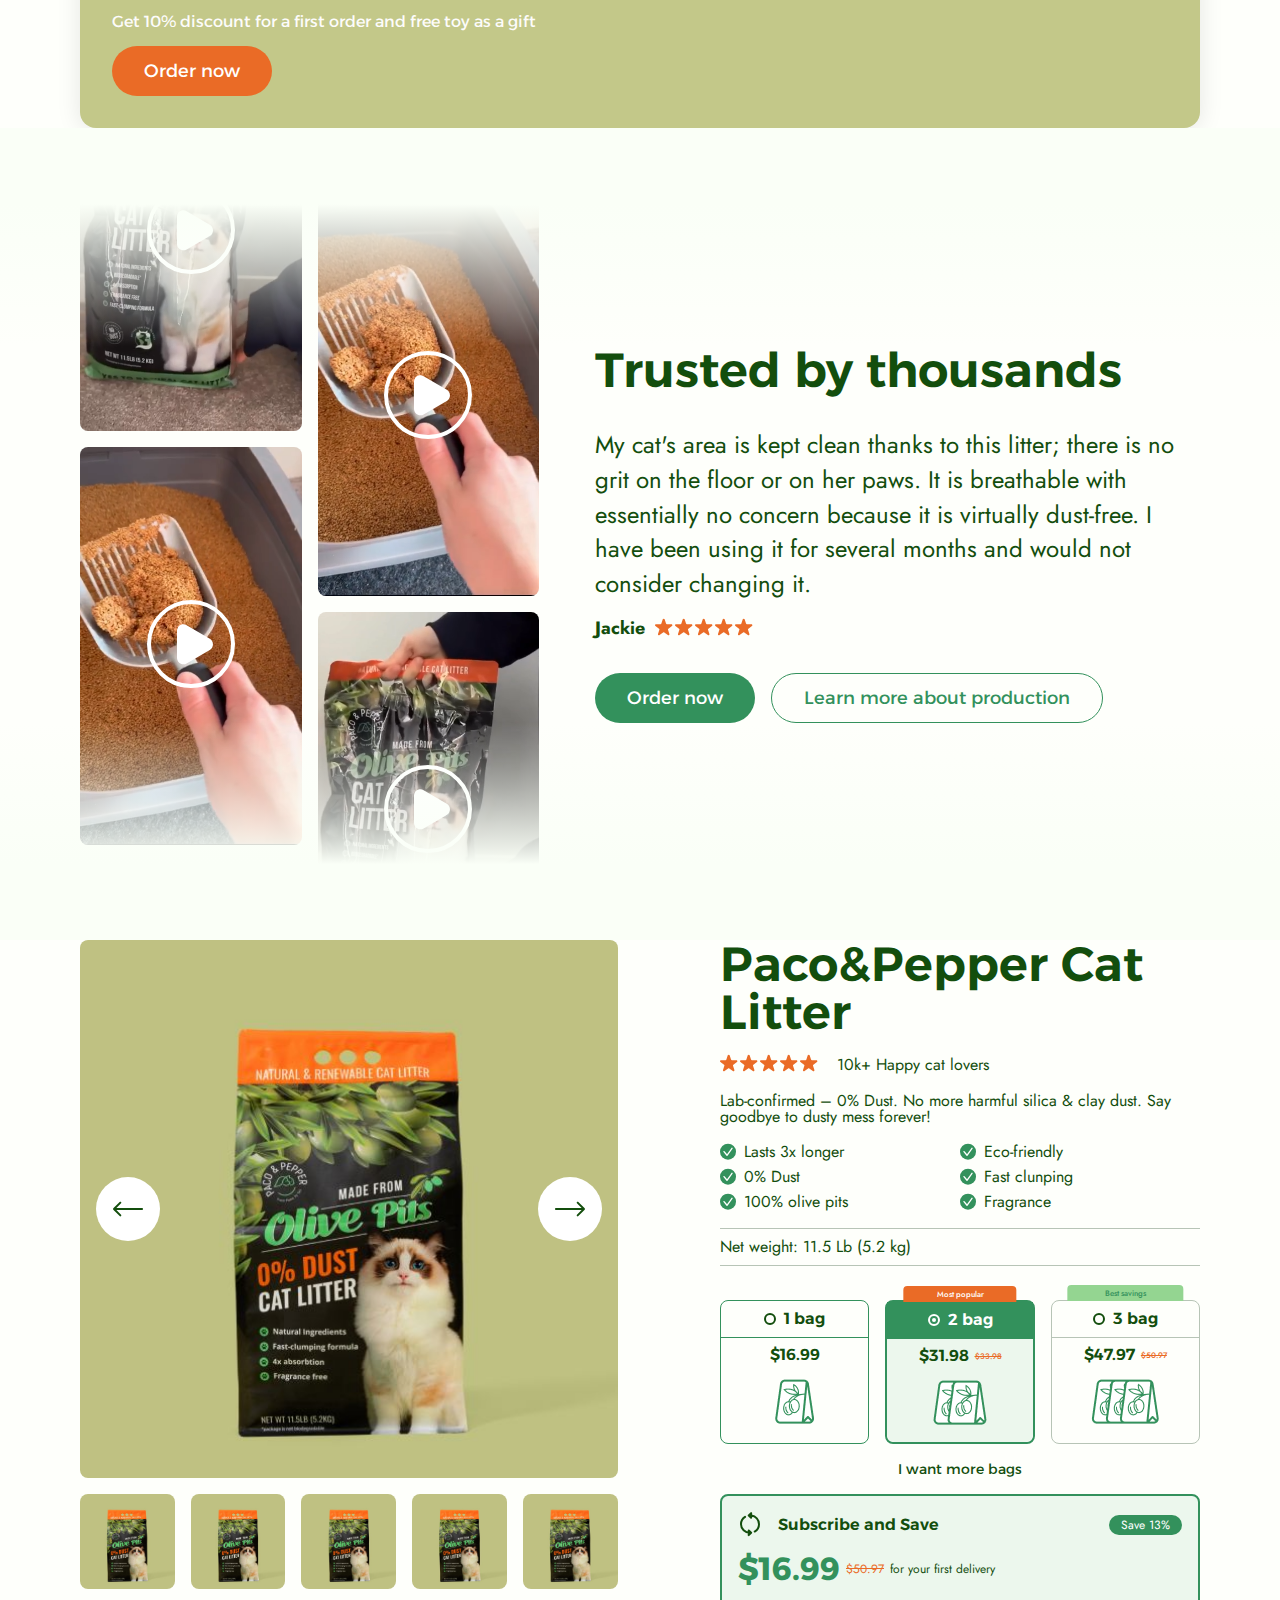
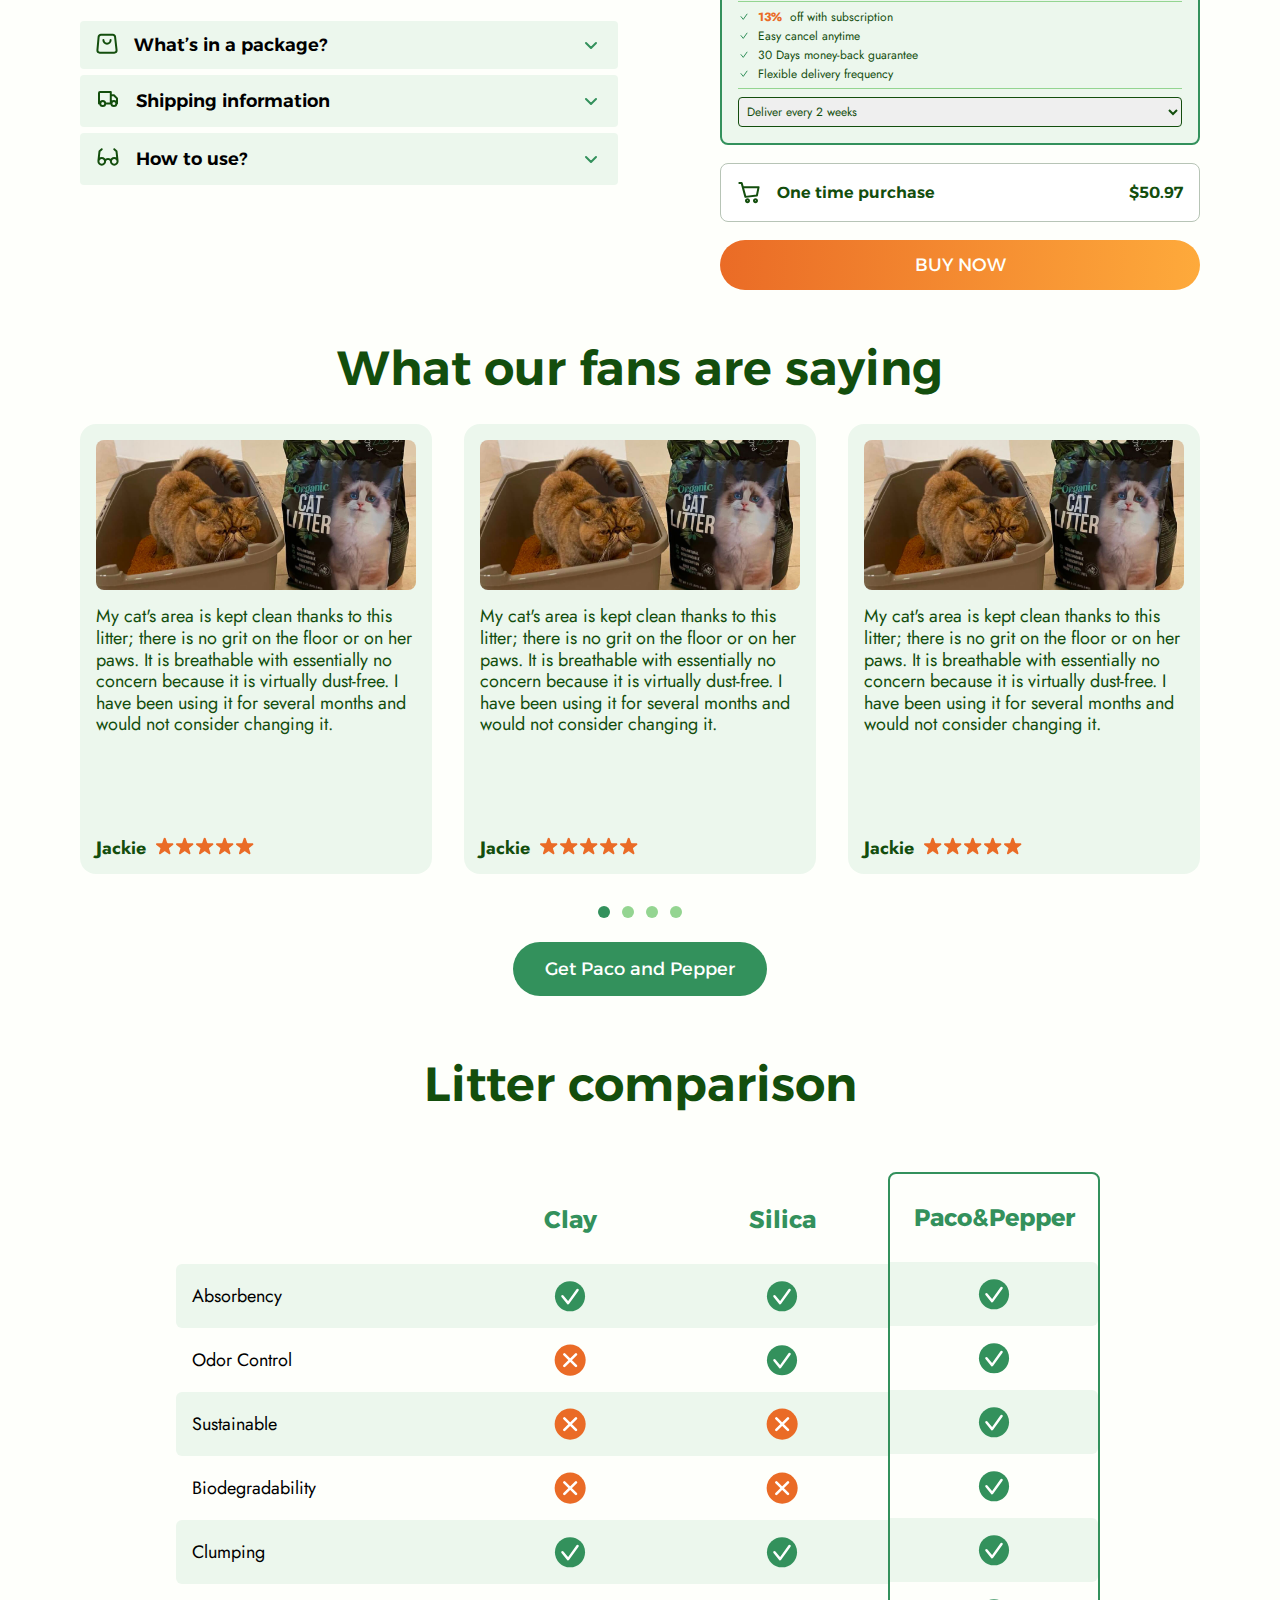
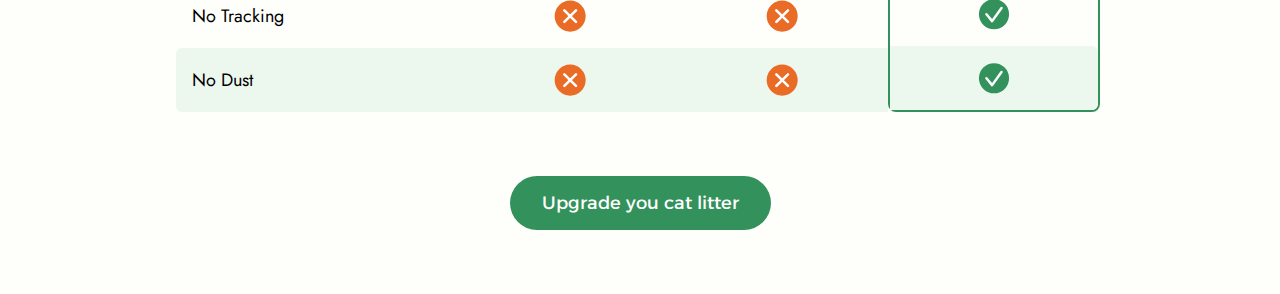
==== commit 85b649e1: "added Litter comparison section" ====
--- a/index.html
+++ b/index.html
@@ -20,6 +20,8 @@
   <link rel="stylesheet" href="./styles/pacopepper.css">
   <link rel="stylesheet" href="./styles/trusted.css">
   <link rel="stylesheet" href="./styles/litter.css">
+  <link rel="stylesheet" href="./styles/fans-saying.css">
+  <link rel="stylesheet" href="./styles/comparison.css">
   <title>Paco&Pepper</title>
 </head>
 
@@ -201,8 +203,8 @@
           <p>My cat's area is kept clean thanks to this litter; there is no grit on the floor or on her paws. It is
             breathable with essentially no concern because it is virtually dust-free. I have been using it for several
             months and would not consider changing it.</p>
-          <div class="trusted__rating">
-            <span class="trusted__name">Jackie</span>
+          <div class="user__rating">
+            <span class="user__name">Jackie</span>
             <div class="rating-stars">
               <span>
                 <img src="./icons/star.svg" alt="star icon">
@@ -467,11 +469,203 @@
           </p>
           <span>$50.97</span>
         </div>
-        <button class="litter__btn_buy btn btn-orange-gradient">BUY NOW</button>
+        <button class="litter__btn_buy btn btn-orange-gradient mobile-big-btn">BUY NOW</button>
       </div>
     </section>
-    <!-- Paco&Pepper Cat Litter -->
-
+    <!-- /Paco&Pepper Cat Litter -->
+    <!-- What our fans are saying -->
+    <section class="fanssaying container">
+      <h2 class="fanssaying__title second-title green">What our fans are saying</h2>
+      <div class="fanssaying__inner">
+        <span class="fanssaying__arrow fanssaying__arrow_left desktop-lg">
+          <img src="./icons/slider-arrow-left.svg" alt="arrow left icon">
+        </span>
+        <span class="fanssaying__arrow fanssaying__arrow_right desktop-lg">
+          <img src="./icons/slider-arrow-right.svg" alt="arrow right icon">
+        </span>
+        <div class="fanssaying__item">
+          <div class="fanssaying__item_img">
+            <img src="./images/fans-image.png" alt="What our fans are saying">
+          </div>
+          <p> My cat's area is kept clean thanks to this litter; there is no grit on the floor or on her paws. It is
+            breathable with essentially no concern because it is virtually dust-free. I have been using it for several
+            months and would not consider changing it.</p>
+            <div class="fanssaying__users_rating">
+              <span class="user__name">Jackie</span>
+              <div class="rating-stars">
+                <span>
+                  <img src="./icons/star.svg" alt="star icon">
+                </span>
+                <span>
+                  <img src="./icons/star.svg" alt="star icon">
+                </span>
+                <span>
+                  <img src="./icons/star.svg" alt="star icon">
+                </span>
+                <span>
+                  <img src="./icons/star.svg" alt="star icon">
+                </span>
+                <span>
+                  <img src="./icons/star.svg" alt="star icon">
+                </span>
+              </div>
+            </div>  
+        </div>
+        <div class="fanssaying__item">
+          <div class="fanssaying__item_img">
+            <img src="./images/fans-image.png" alt="What our fans are saying">
+          </div>
+          <p> My cat's area is kept clean thanks to this litter; there is no grit on the floor or on her paws. It is
+            breathable with essentially no concern because it is virtually dust-free. I have been using it for several
+            months and would not consider changing it.</p>
+            <div class="fanssaying__users_rating">
+              <span class="user__name">Jackie</span>
+              <div class="rating-stars">
+                <span>
+                  <img src="./icons/star.svg" alt="star icon">
+                </span>
+                <span>
+                  <img src="./icons/star.svg" alt="star icon">
+                </span>
+                <span>
+                  <img src="./icons/star.svg" alt="star icon">
+                </span>
+                <span>
+                  <img src="./icons/star.svg" alt="star icon">
+                </span>
+                <span>
+                  <img src="./icons/star.svg" alt="star icon">
+                </span>
+              </div>
+            </div>  
+        </div>
+        <div class="fanssaying__item">
+          <div class="fanssaying__item_img">
+            <img src="./images/fans-image.png" alt="What our fans are saying">
+          </div>
+          <p> My cat's area is kept clean thanks to this litter; there is no grit on the floor or on her paws. It is
+            breathable with essentially no concern because it is virtually dust-free. I have been using it for several
+            months and would not consider changing it.</p>
+            <div class="fanssaying__users_rating">
+              <span class="user__name">Jackie</span>
+              <div class="rating-stars">
+                <span>
+                  <img src="./icons/star.svg" alt="star icon">
+                </span>
+                <span>
+                  <img src="./icons/star.svg" alt="star icon">
+                </span>
+                <span>
+                  <img src="./icons/star.svg" alt="star icon">
+                </span>
+                <span>
+                  <img src="./icons/star.svg" alt="star icon">
+                </span>
+                <span>
+                  <img src="./icons/star.svg" alt="star icon">
+                </span>
+              </div>
+            </div>  
+        </div>
+      </div>
+      <div class="fanssaying__bullets">
+        <span class="active"></span>
+        <span></span>
+        <span></span>
+        <span></span>
+      </div>
+      <button class="fanssaying__btn green-btn">Get Paco and Pepper</button>
+    </section>
+    <!-- /What our fans are saying -->
+    <!-- Litter comparison -->
+    <section class="comparison container">
+      <h2 class="comparison__title second-title green">Litter comparison</h2>
+      <div class="comparison__table">
+        <div class="comparison__name">
+          <p>Absorbency</p>
+          <p>Odor Control</p>
+          <p>Sustainable</p>
+          <p>Biodegradability</p>
+          <p>Clumping</p>
+          <p>No Tracking</p>
+          <p>No Dust</p>
+        </div>
+        <div>
+          <h5>Clay</h5>
+          <span>
+            <img src="./icons/checked.svg" alt="checked icon">
+          </span>
+          <span>
+            <img src="./icons/unchecked.svg" alt="unchecked icon">
+          </span>
+          <span>
+            <img src="./icons/unchecked.svg" alt="unchecked icon">
+          </span>
+          <span>
+            <img src="./icons/unchecked.svg" alt="unchecked icon">
+          </span>
+          <span>
+            <img src="./icons/checked.svg" alt="checked icon">
+          </span>
+          <span>
+            <img src="./icons/unchecked.svg" alt="unchecked icon">
+          </span>
+          <span>
+            <img src="./icons/unchecked.svg" alt="unchecked icon">
+          </span>
+        </div>
+        <div>
+          <h5>Silica</h5>
+          <span>
+            <img src="./icons/checked.svg" alt="checked icon">
+          </span>
+          <span>
+            <img src="./icons/checked.svg" alt="checked icon">
+          </span>
+          <span>
+            <img src="./icons/unchecked.svg" alt="unchecked icon">
+          </span>
+          <span>
+            <img src="./icons/unchecked.svg" alt="unchecked icon">
+          </span>
+          <span>
+            <img src="./icons/checked.svg" alt="checked icon">
+          </span>
+          <span>
+            <img src="./icons/unchecked.svg" alt="unchecked icon">
+          </span>
+          <span>
+            <img src="./icons/unchecked.svg" alt="unchecked icon">
+          </span>
+        </div>
+        <div class="companion__paco">
+          <h5>Paco&Pepper</h5>
+          <span>
+            <img src="./icons/checked.svg" alt="checked icon">
+          </span>
+          <span>
+            <img src="./icons/checked.svg" alt="checked icon">
+          </span>
+          <span>
+            <img src="./icons/checked.svg" alt="checked icon">
+          </span>
+          <span>
+            <img src="./icons/checked.svg" alt="checked icon">
+          </span>
+          <span>
+            <img src="./icons/checked.svg" alt="checked icon">
+          </span>
+          <span>
+            <img src="./icons/checked.svg" alt="checked icon">
+          </span>
+          <span>
+            <img src="./icons/checked.svg" alt="checked icon">
+          </span>
+        </div>
+      </div>
+      <button class="comparison__btn green-btn">Upgrade you cat litter</button>
+    </section>
+    <!-- /Litter comparison -->
   </main>
 
   <script src="./scripts/scripts.js"></script>
--- a/styles/global.css
+++ b/styles/global.css
@@ -230,6 +230,12 @@
   background-color: var(--orange);
 }
 
+@media screen and (max-width: 1340px) {
+  .desktop-lg {
+    display: none;
+  }
+}
+
 @media screen and (max-width: 991px) {
   .container {
     padding-inline: 16px;
--- a/styles/trusted.css
+++ b/styles/trusted.css
@@ -91,13 +91,13 @@
   color: var(--text-green);
 }
 
-.trusted__rating {
+.user__rating {
   display: flex;
   align-items: center;
   margin-bottom: 34px;
 }
 
-.trusted__name {
+.user__name {
   margin-right: 10px;
   font-family: "Jost", sans-serif;
   font-size: 18px;
--- a/styles/litter.css
+++ b/styles/litter.css
@@ -52,12 +52,19 @@
 
 .litter__slider_items {
   display: flex;
-  gap: 16px;
+  column-gap: 16px;
 }
 
 .litter__slider_items > div {
+  aspect-ratio: 1 / 1;
   border-radius: 8px;
   overflow: hidden;
+}
+
+.litter__slider_items > div img {
+  width: 100%;
+  height: 100%;
+  object-fit: cover;
 }
 
 .litter__package_info {
@@ -405,11 +412,7 @@
   width: 100%;
 }
 
-@media screen and (max-width: 991px) {
-  
-}
-
-@media screen and (max-width: 640px) {
+@media screen and (max-width: 768px) {
   .litter {
     flex-direction: column;
     margin-bottom: 40px;
@@ -421,11 +424,11 @@
     width: 100%;
   }
 
-  .litter__bags {
-    justify-content: space-between;
+  .litter__slider {
+    margin-bottom: 0;
   }
 
-  .litter__slider {
-    margin-bottom: 16px;
+  .litter__slider_items {
+    column-gap: 8px;
   }
 }
--- a/styles/fans-saying.css
+++ b/styles/fans-saying.css
@@ -0,0 +1,116 @@
+.fanssaying {
+  margin-bottom: 64px;
+}
+
+.fanssaying__title {
+  margin-bottom: 32px;
+  text-align: center;
+}
+
+.fanssaying__inner {
+  position: relative;
+  display: flex;
+  column-gap: 32px;
+  margin-bottom: 32px;
+}
+
+.fanssaying__arrow {
+  position: absolute;
+  top: 50%;
+  width: 64px;
+  height: 64px;
+  transform: translateY(-50%);
+}
+
+.fanssaying__arrow_left {
+  left: -96px;
+}
+
+.fanssaying__arrow_right {
+  right: -96px;
+}
+
+.fanssaying__item {
+  display: flex;
+  flex-direction: column;
+  max-width: 352px;
+  height: 450px;
+  padding: 16px;
+  background-color: var(--light-green-600);
+  border-radius: 16px;
+  box-shadow: var(--main-shadow);
+}
+
+.fanssaying__item_img {
+  height: 150px;
+  margin-bottom: 16px;
+  border-radius: 8px;
+  overflow: hidden;
+}
+
+.fanssaying__item_img img {
+  width: 100%;
+  height: 100%;
+  object-fit: cover;
+}
+
+.fanssaying__item p {
+  font-family: "Jost", sans-serif;
+  font-size: 18px;
+  line-height: 1.2;
+  color: var(--text-green);
+}
+
+.fanssaying__users_rating {
+  display: flex;
+  align-items: center;
+  margin-top: auto;
+}
+
+.fanssaying__btn {
+  display: block;
+  height: 54px;
+  margin-inline: auto;
+  padding-inline: 32px;
+  font-size: 18px;
+  border-radius: 28px;
+}
+
+.fanssaying__bullets {
+  display: none;
+  justify-content: center;
+  column-gap: 12px;
+  margin-bottom: 24px;
+}
+
+.fanssaying__bullets > span {
+  width: 12px;
+  height: 12px;
+  background-color: var(--light-green);
+  border-radius: 50%;
+  transition: background-color 150ms ease;
+  cursor: pointer;
+}
+
+.fanssaying__bullets > span:hover,
+.fanssaying__bullets > span.active {
+  background-color: var(--btn-green);
+}
+
+@media screen and (max-width: 1340px) {
+  .fanssaying__bullets {
+    display: flex;
+  }
+}
+
+@media screen and (max-width: 991px) {
+  .fanssaying__inner {
+    column-gap: 16px;
+    padding-bottom: 24px;
+    overflow-x: auto;
+  }
+
+  .fanssaying__item {
+    flex: 1 0 256px;
+  }
+}
--- a/styles/comparison.css
+++ b/styles/comparison.css
@@ -0,0 +1,132 @@
+.comparison {
+  margin-bottom: 64px;
+}
+
+.comparison__title {
+  margin-bottom: 64px;
+  text-align: center;
+}
+
+.comparison__table {
+  display: flex;
+  align-items: flex-end;
+  max-width: 928px;
+  width: 100%;
+  margin-inline: auto;
+  margin-bottom: 64px;
+}
+
+.comparison__table > div {
+  display: flex;
+  flex-direction: column;
+}
+
+.comparison__name {
+  max-width: 288px;
+  width: 32%;
+}
+
+.comparison__table > div:not(.comparison__name) {
+  max-width: 212px;
+  width: 23%;
+}
+
+.comparison__name p {
+  height: 64px;
+  padding: 16px;
+  font-family: "Jost", sans-serif;
+  font-size: 18px;
+  line-height: 32px;
+}
+
+.comparison__name p:nth-child(odd) {
+  background-color: var(--light-green-600);
+  border-radius: 6px 0 0 6px;
+}
+
+.comparison__table h5 {
+  padding-block: 32px;
+  font-size: 24px;
+  font-weight: 700;
+  color: var(--btn-green);
+  text-align: center;
+}
+
+.comparison__table span {
+  width: 100%;
+  height: 64px;
+  padding: 16px;
+  text-align: center;
+}
+
+.comparison__table span img {
+  width: 32px;
+  height: 32px;
+}
+
+.comparison__table span:nth-child(even) {
+  background-color: var(--light-green-600);
+}
+
+.companion__paco {
+  border: 2px solid var(--btn-green);
+  border-radius: 8px;
+}
+
+.companion__paco span {
+  border-radius: 0 6px 6px 0;
+}
+
+.comparison__btn {
+  display: block;
+  height: 54px;
+  margin-inline: auto;
+  padding-inline: 32px;
+  font-size: 18px;
+  border-radius: 28px;
+}
+
+@media screen and (max-width: 991px) {
+  .comparison__title {
+    margin-bottom: 16px;
+  }
+
+  .comparison__table {
+    margin-bottom: 16px;
+  }
+
+  .comparison__table h5 {
+    padding-block: 16px;
+    font-size: 18px;
+  }
+}
+
+@media screen and (max-width: 768px) {
+  .comparison {
+    margin-bottom: 28px;
+  }
+
+  .comparison__table h5 {
+    padding-block: 0;
+    padding-inline: 16px;
+    writing-mode: tb-rl;
+    transform: rotate(-180deg);
+    margin: auto;
+  }
+
+  .comparison__name {
+    width: 44%;
+  }
+
+  .comparison__table > div:not(.comparison__name) {
+    width: 21%;
+  }
+
+  .comparison__table p {
+    padding-right: 0;
+  }
+
+  .comparison__table span {
+    padding: 16px 8px;
+  }
+}
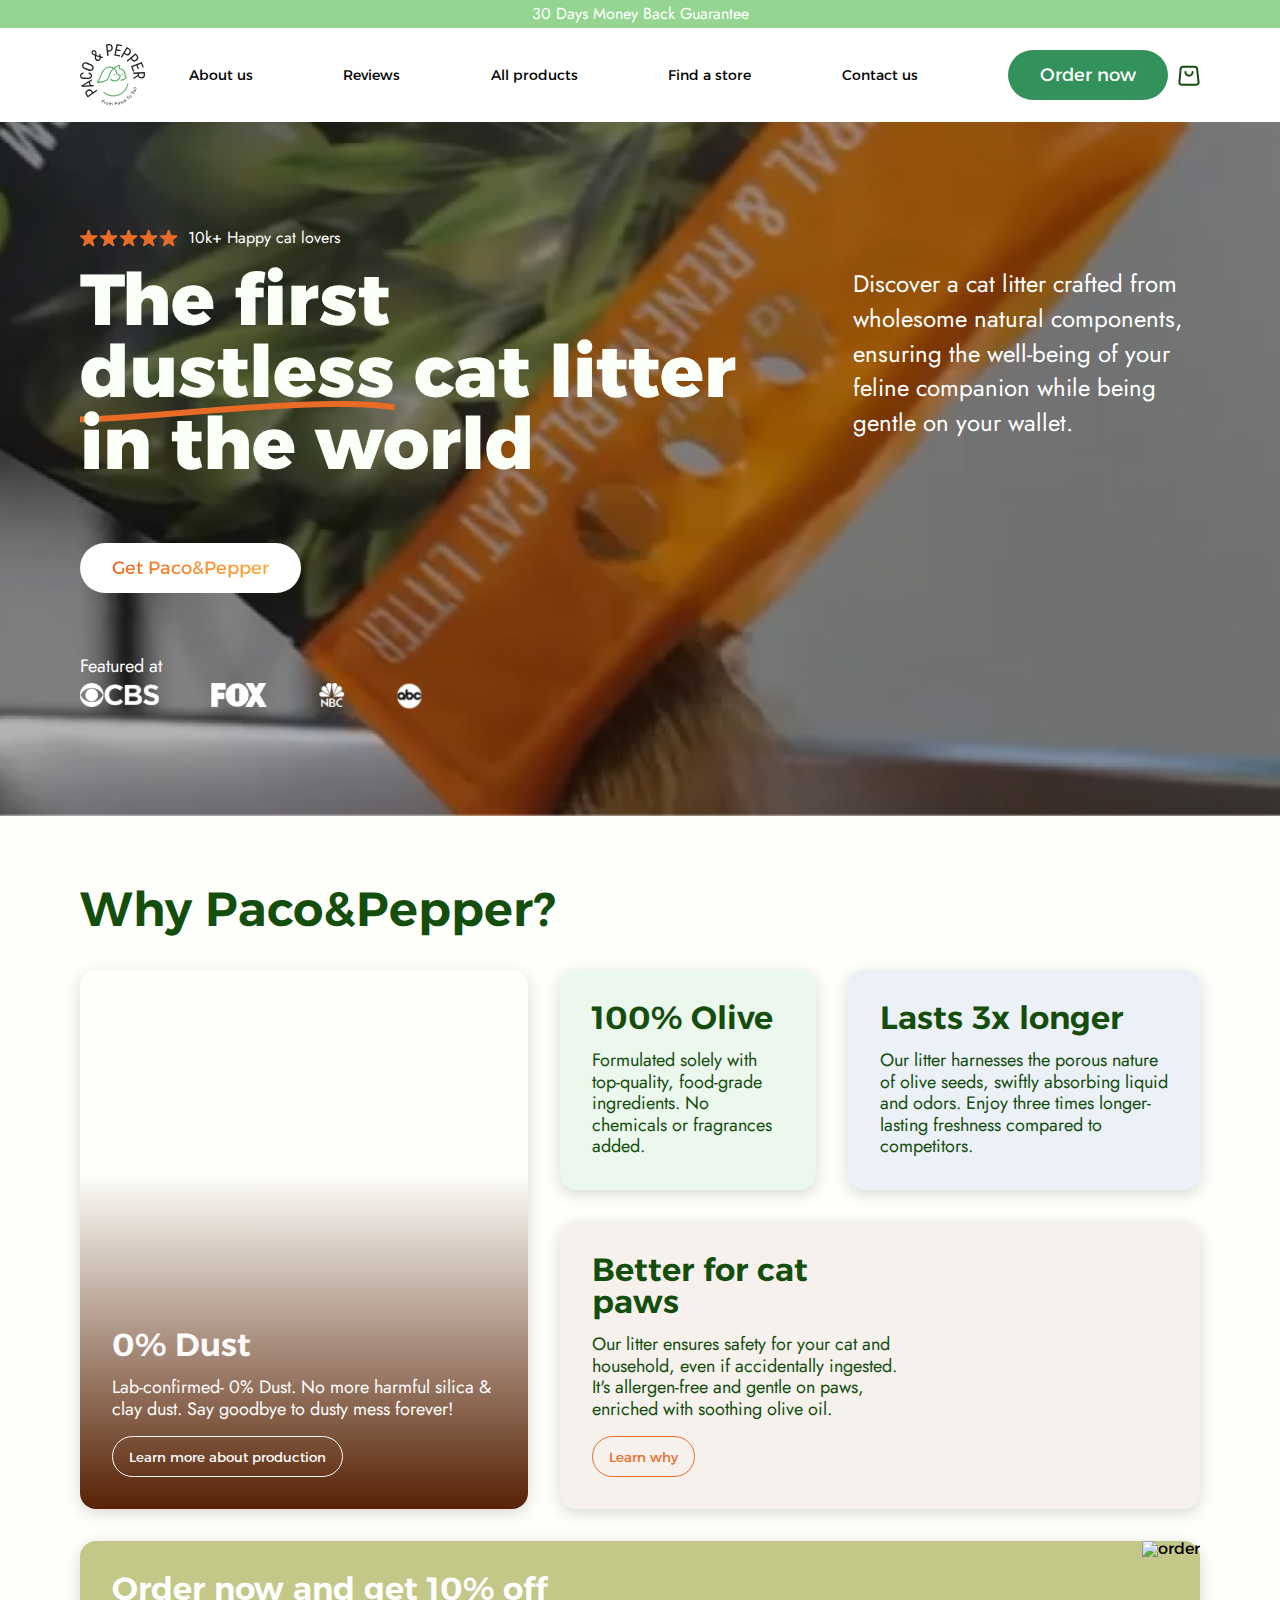
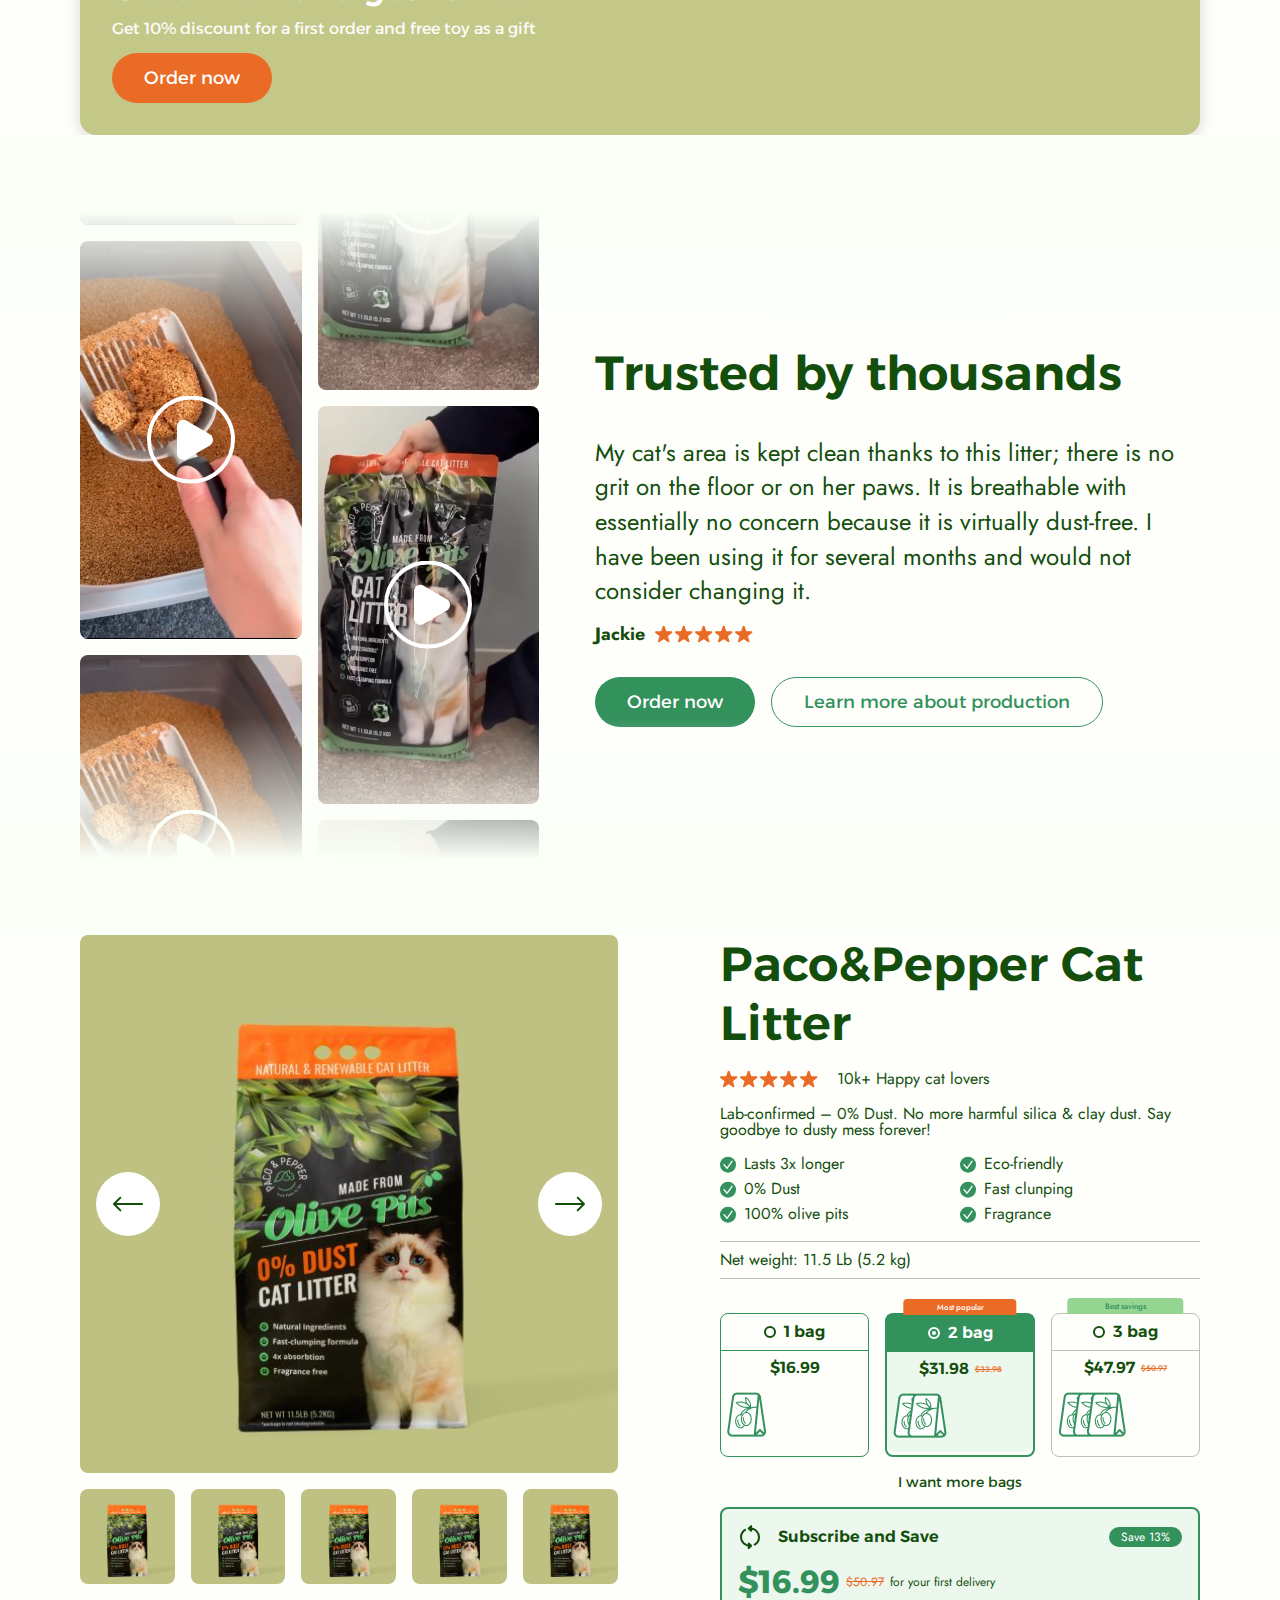
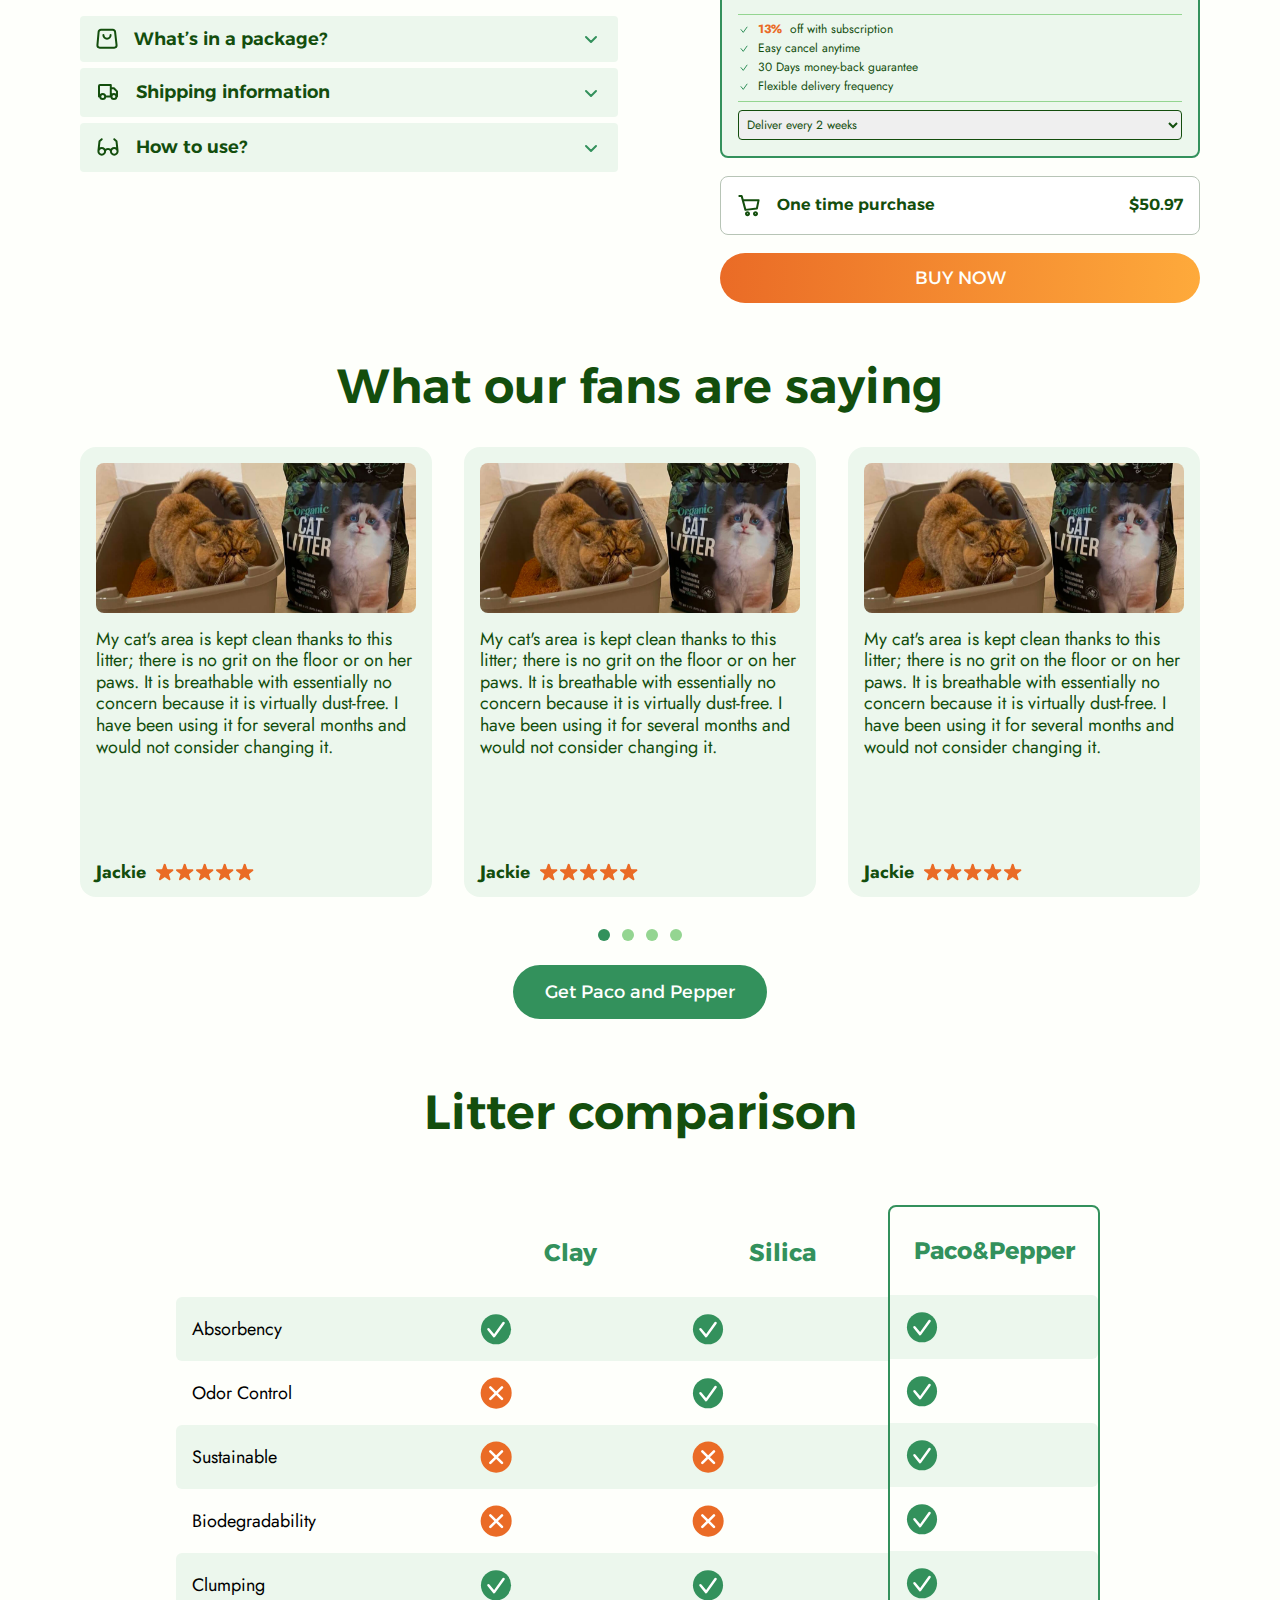
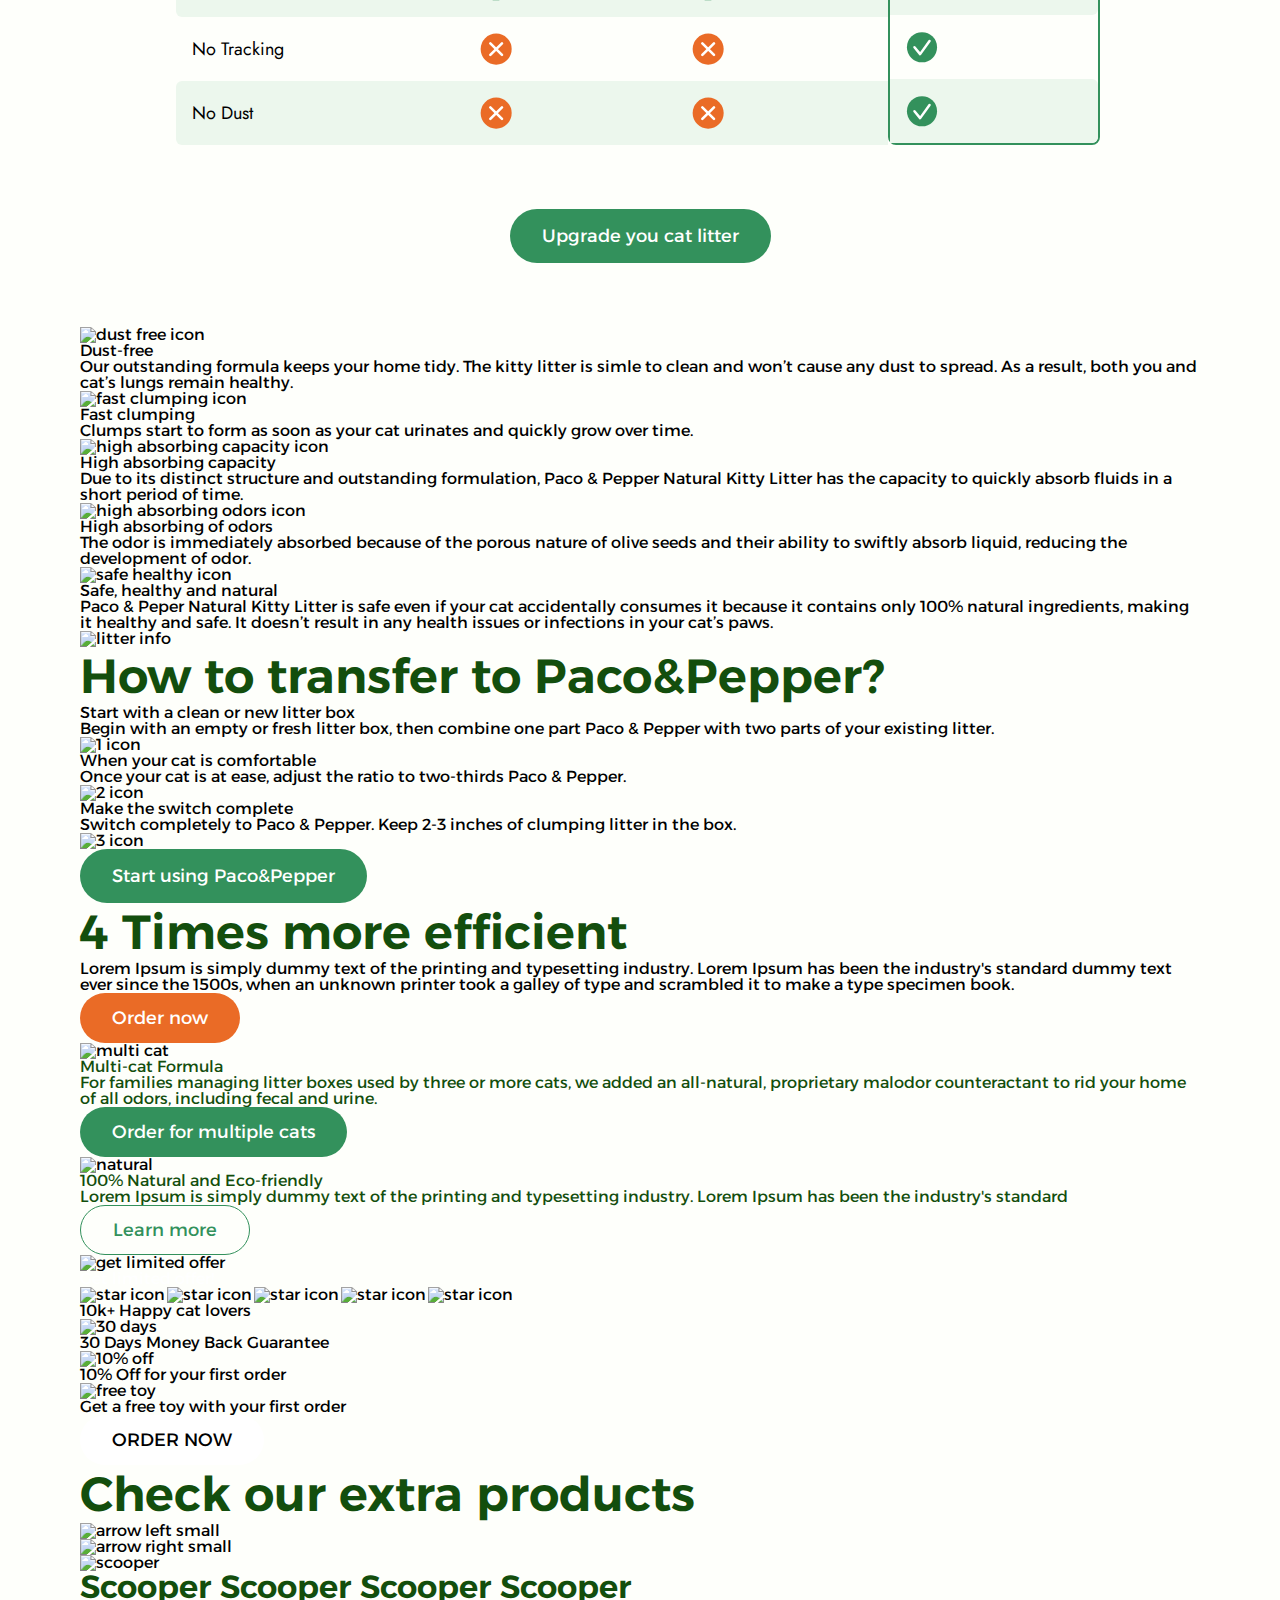
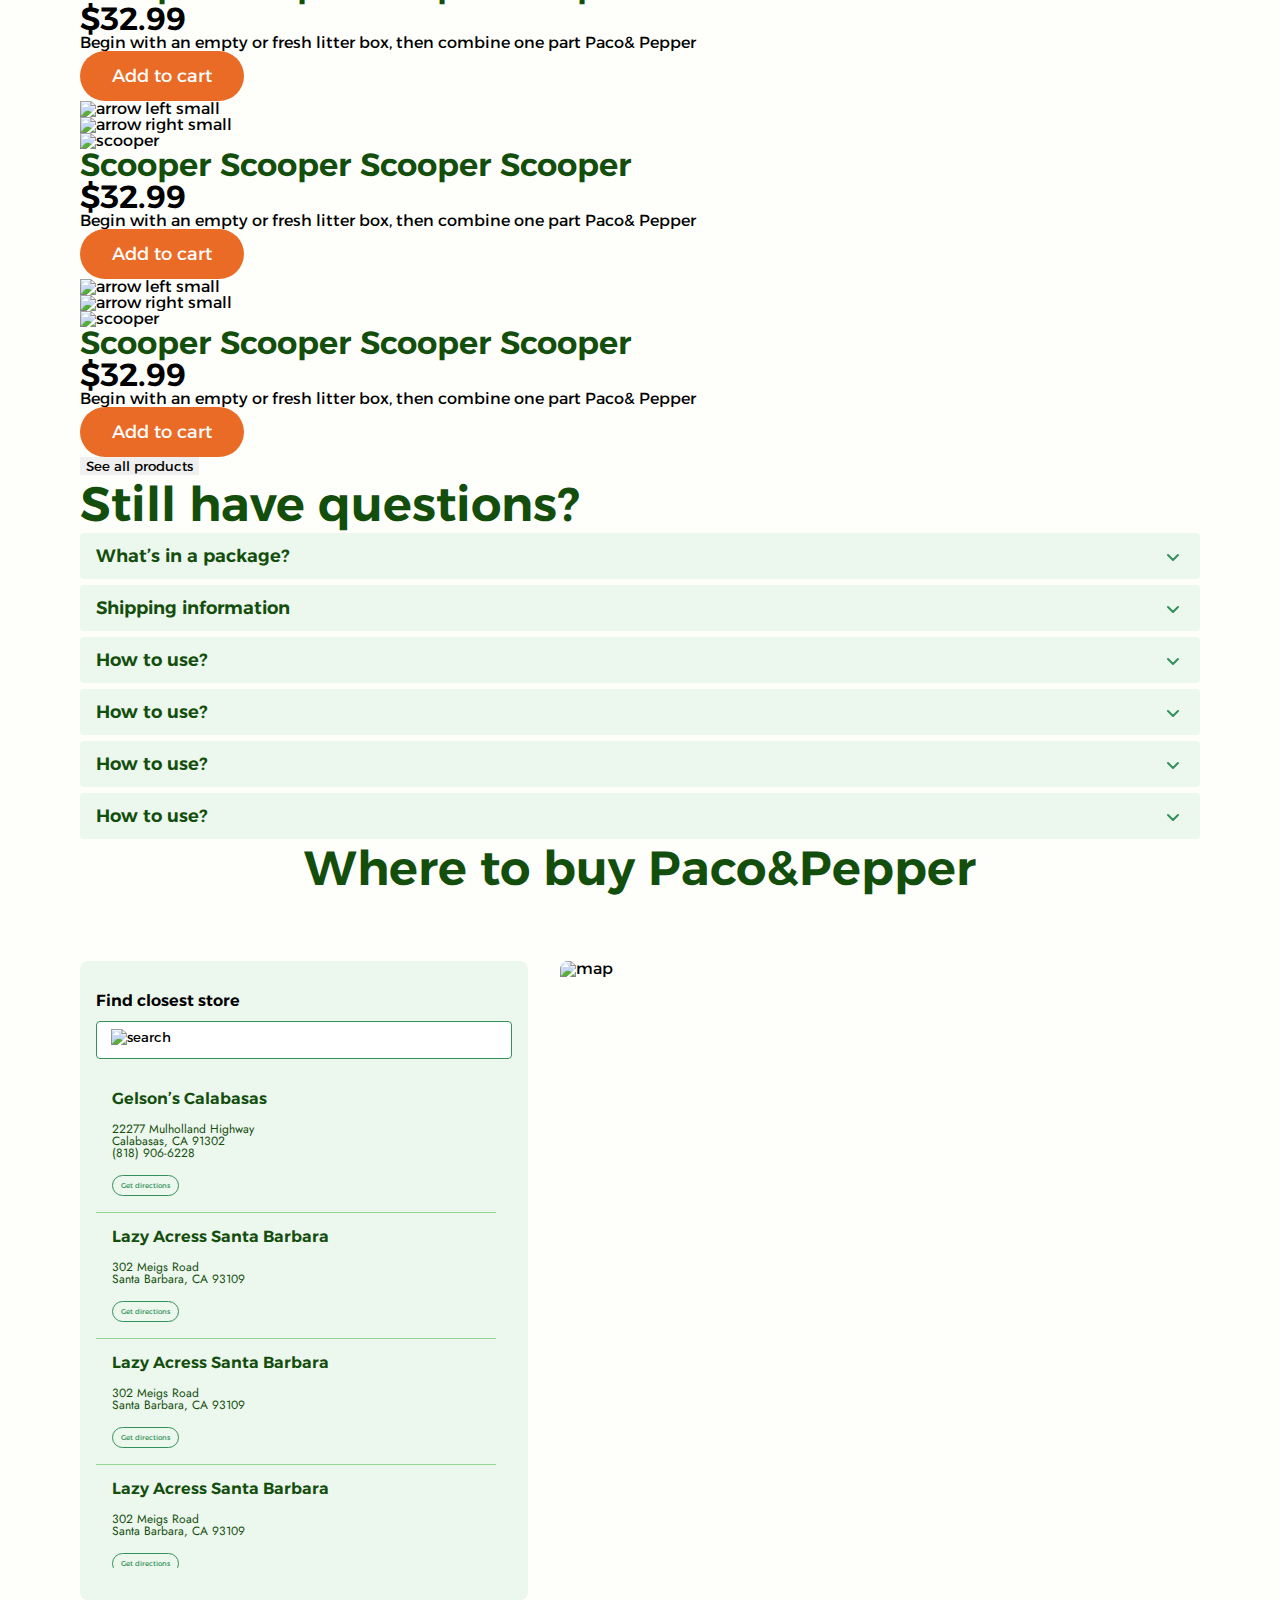
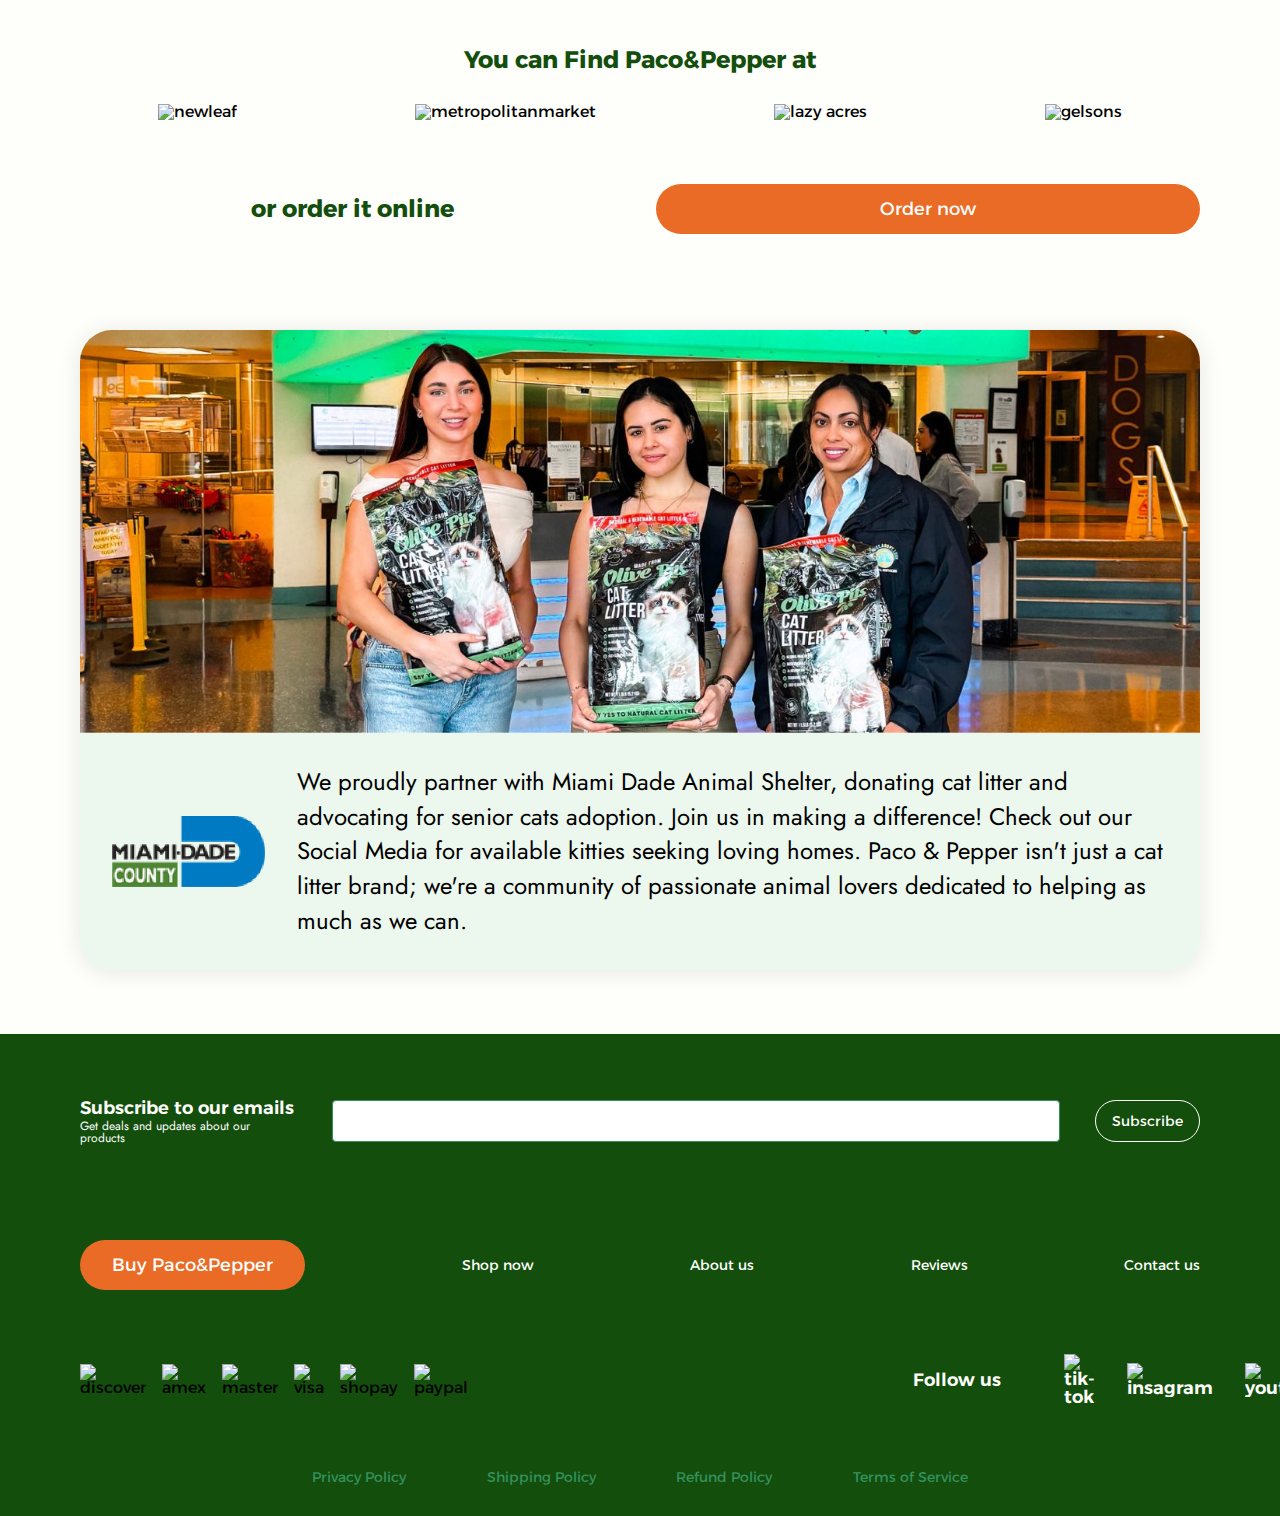
==== commit 490ba43e: "Home page with animation" ====
--- a/index.html
+++ b/index.html
@@ -3,15 +3,15 @@
 
 <head>
   <meta charset="UTF-8">
-  <meta name="description" content="Free Web tutorials">
-  <meta name="keywords" content="HTML, CSS, JavaScript">
+  <meta name="description" content="Paco&Pepper">
+  <meta name="keywords" content="Paco&Pepper">
   <meta name="viewport" content="width=device-width, initial-scale=1.0">
   <link rel="icon" type="image/svg+xml" href="./icons/favicon.svg" />
   <link rel="shortcut icon" href="./icons/favicon.ico" />
   <link rel="apple-touch-icon" sizes="180x180" href="./icons/apple-touch-icon.png" />
   <link rel="preconnect" href="https://fonts.googleapis.com">
   <link rel="preconnect" href="https://fonts.gstatic.com" crossorigin>
-  <link href="https://fonts.googleapis.com/css2?family=Jost&display=swap" rel="stylesheet">
+  <link href="https://fonts.googleapis.com/css2?family=Jost:wght@100..900&display=swap" rel="stylesheet">
   <link href="https://fonts.googleapis.com/css2?family=Alexandria:wght@100..900&display=swap" rel="stylesheet">
   <link rel="stylesheet" href="./styles/reset.css">
   <link rel="stylesheet" href="./styles/global.css">
@@ -22,6 +22,17 @@
   <link rel="stylesheet" href="./styles/litter.css">
   <link rel="stylesheet" href="./styles/fans-saying.css">
   <link rel="stylesheet" href="./styles/comparison.css">
+  <link rel="stylesheet" href="./styles/info.css">
+  <link rel="stylesheet" href="./styles/transfer.css">
+  <link rel="stylesheet" href="./styles/efficient.css">
+  <link rel="stylesheet" href="./styles/multi-cat.css">
+  <link rel="stylesheet" href="./styles/offer.css">
+  <link rel="stylesheet" href="./styles/products.css">
+  <link rel="stylesheet" href="./styles/faq.css">
+  <link rel="stylesheet" href="./styles/map.css">
+  <link rel="stylesheet" href="./styles/find.css">
+  <link rel="stylesheet" href="./styles/partner.css">
+  <link rel="stylesheet" href="./styles/footer.css">
   <title>Paco&Pepper</title>
 </head>
 
@@ -196,6 +207,42 @@
               </span>
               <img src="./images/trusted-img1.png" alt="trusted video">
             </div>
+            <div class="trusted__videos_item">
+              <span class="trusted__play">
+                <img src="./icons/play.svg" alt="play video">
+              </span>
+              <img src="./images/trusted-img2.png" alt="trusted video">
+            </div>
+            <div class="trusted__videos_item">
+              <span class="trusted__play">
+                <img src="./icons/play.svg" alt="play video">
+              </span>
+              <img src="./images/trusted-img1.png" alt="trusted video">
+            </div>
+            <div class="trusted__videos_item">
+              <span class="trusted__play">
+                <img src="./icons/play.svg" alt="play video">
+              </span>
+              <img src="./images/trusted-img2.png" alt="trusted video">
+            </div>
+            <div class="trusted__videos_item">
+              <span class="trusted__play">
+                <img src="./icons/play.svg" alt="play video">
+              </span>
+              <img src="./images/trusted-img1.png" alt="trusted video">
+            </div>
+            <div class="trusted__videos_item">
+              <span class="trusted__play">
+                <img src="./icons/play.svg" alt="play video">
+              </span>
+              <img src="./images/trusted-img2.png" alt="trusted video">
+            </div>
+            <div class="trusted__videos_item">
+              <span class="trusted__play">
+                <img src="./icons/play.svg" alt="play video">
+              </span>
+              <img src="./images/trusted-img1.png" alt="trusted video">
+            </div>
           </div>
         </div>
         <div class="trusted__text">
@@ -265,53 +312,53 @@
           </div>
         </div>
         <div class="tablet">
-          <div class="litter__package_info">
-            <div class="litter__package_info_top">
-              <div class="litter__package_info_title">
+          <div class="faq__package_info">
+            <div class="faq__package_info_top">
+              <div class="faq__package_info_title">
                 <span>
                   <img src="./icons/bag.svg" alt="bag icon">
                 </span>
                 <h3>What’s in a package?</h3>
               </div>
-              <span class="litter__open_close_icon">
+              <span class="faq__open_close_icon">
                 <img src="./icons/arrow-bottom.svg" alt="arrow bottom icon">
               </span>
             </div>
-            <div class="litter__text_wrap">
+            <div class="faq__text_wrap">
               <p>Lab-confirmed – 0% Dust. No more harmful silica & clay dust. Say goodbye to dusty mess forever!
                 Lab-confirmed – 0% Dust. No more harmful silica & clay dust. Say goodbye to dusty mess forever!</p>
             </div>
           </div>
-          <div class="litter__package_info">
-            <div class="litter__package_info_top">
-              <div class="litter__package_info_title">
+          <div class="faq__package_info">
+            <div class="faq__package_info_top">
+              <div class="faq__package_info_title">
                 <span>
                   <img src="./icons/delivery.svg" alt="delivery icon">
                 </span>
                 <h3>Shipping information</h3>
               </div>
-              <span class="litter__open_close_icon">
+              <span class="faq__open_close_icon">
                 <img src="./icons/arrow-bottom.svg" alt="arrow bottom icon">
               </span>
             </div>
-            <div class="litter__text_wrap">
+            <div class="faq__text_wrap">
               <p>Lab-confirmed – 0% Dust. No more harmful silica & clay dust. Say goodbye to dusty mess forever!
                 Lab-confirmed – 0% Dust. No more harmful silica & clay dust. Say goodbye to dusty mess forever!</p>
             </div>
           </div>
-          <div class="litter__package_info">
-            <div class="litter__package_info_top">
-              <div class="litter__package_info_title">
+          <div class="faq__package_info">
+            <div class="faq__package_info_top">
+              <div class="faq__package_info_title">
                 <span>
                   <img src="./icons/glasses.svg" alt="glasses icon">
                 </span>
                 <h3>How to use?</h3>
               </div>
-              <span class="litter__open_close_icon">
+              <span class="faq__open_close_icon">
                 <img src="./icons/arrow-bottom.svg" alt="arrow bottom icon">
               </span>
             </div>
-            <div class="litter__text_wrap">
+            <div class="faq__text_wrap">
               <p>Lab-confirmed – 0% Dust. No more harmful silica & clay dust. Say goodbye to dusty mess forever!
                 Lab-confirmed – 0% Dust. No more harmful silica & clay dust. Say goodbye to dusty mess forever!</p>
             </div>
@@ -490,26 +537,26 @@
           <p> My cat's area is kept clean thanks to this litter; there is no grit on the floor or on her paws. It is
             breathable with essentially no concern because it is virtually dust-free. I have been using it for several
             months and would not consider changing it.</p>
-            <div class="fanssaying__users_rating">
-              <span class="user__name">Jackie</span>
-              <div class="rating-stars">
-                <span>
-                  <img src="./icons/star.svg" alt="star icon">
-                </span>
-                <span>
-                  <img src="./icons/star.svg" alt="star icon">
-                </span>
-                <span>
-                  <img src="./icons/star.svg" alt="star icon">
-                </span>
-                <span>
-                  <img src="./icons/star.svg" alt="star icon">
-                </span>
-                <span>
-                  <img src="./icons/star.svg" alt="star icon">
-                </span>
-              </div>
-            </div>  
+          <div class="fanssaying__users_rating">
+            <span class="user__name">Jackie</span>
+            <div class="rating-stars">
+              <span>
+                <img src="./icons/star.svg" alt="star icon">
+              </span>
+              <span>
+                <img src="./icons/star.svg" alt="star icon">
+              </span>
+              <span>
+                <img src="./icons/star.svg" alt="star icon">
+              </span>
+              <span>
+                <img src="./icons/star.svg" alt="star icon">
+              </span>
+              <span>
+                <img src="./icons/star.svg" alt="star icon">
+              </span>
+            </div>
+          </div>
         </div>
         <div class="fanssaying__item">
           <div class="fanssaying__item_img">
@@ -518,26 +565,26 @@
           <p> My cat's area is kept clean thanks to this litter; there is no grit on the floor or on her paws. It is
             breathable with essentially no concern because it is virtually dust-free. I have been using it for several
             months and would not consider changing it.</p>
-            <div class="fanssaying__users_rating">
-              <span class="user__name">Jackie</span>
-              <div class="rating-stars">
-                <span>
-                  <img src="./icons/star.svg" alt="star icon">
-                </span>
-                <span>
-                  <img src="./icons/star.svg" alt="star icon">
-                </span>
-                <span>
-                  <img src="./icons/star.svg" alt="star icon">
-                </span>
-                <span>
-                  <img src="./icons/star.svg" alt="star icon">
-                </span>
-                <span>
-                  <img src="./icons/star.svg" alt="star icon">
-                </span>
-              </div>
-            </div>  
+          <div class="fanssaying__users_rating">
+            <span class="user__name">Jackie</span>
+            <div class="rating-stars">
+              <span>
+                <img src="./icons/star.svg" alt="star icon">
+              </span>
+              <span>
+                <img src="./icons/star.svg" alt="star icon">
+              </span>
+              <span>
+                <img src="./icons/star.svg" alt="star icon">
+              </span>
+              <span>
+                <img src="./icons/star.svg" alt="star icon">
+              </span>
+              <span>
+                <img src="./icons/star.svg" alt="star icon">
+              </span>
+            </div>
+          </div>
         </div>
         <div class="fanssaying__item">
           <div class="fanssaying__item_img">
@@ -546,26 +593,26 @@
           <p> My cat's area is kept clean thanks to this litter; there is no grit on the floor or on her paws. It is
             breathable with essentially no concern because it is virtually dust-free. I have been using it for several
             months and would not consider changing it.</p>
-            <div class="fanssaying__users_rating">
-              <span class="user__name">Jackie</span>
-              <div class="rating-stars">
-                <span>
-                  <img src="./icons/star.svg" alt="star icon">
-                </span>
-                <span>
-                  <img src="./icons/star.svg" alt="star icon">
-                </span>
-                <span>
-                  <img src="./icons/star.svg" alt="star icon">
-                </span>
-                <span>
-                  <img src="./icons/star.svg" alt="star icon">
-                </span>
-                <span>
-                  <img src="./icons/star.svg" alt="star icon">
-                </span>
-              </div>
-            </div>  
+          <div class="fanssaying__users_rating">
+            <span class="user__name">Jackie</span>
+            <div class="rating-stars">
+              <span>
+                <img src="./icons/star.svg" alt="star icon">
+              </span>
+              <span>
+                <img src="./icons/star.svg" alt="star icon">
+              </span>
+              <span>
+                <img src="./icons/star.svg" alt="star icon">
+              </span>
+              <span>
+                <img src="./icons/star.svg" alt="star icon">
+              </span>
+              <span>
+                <img src="./icons/star.svg" alt="star icon">
+              </span>
+            </div>
+          </div>
         </div>
       </div>
       <div class="fanssaying__bullets">
@@ -574,7 +621,7 @@
         <span></span>
         <span></span>
       </div>
-      <button class="fanssaying__btn green-btn">Get Paco and Pepper</button>
+      <button class="fanssaying__btn btn-big green-btn">Get Paco and Pepper</button>
     </section>
     <!-- /What our fans are saying -->
     <!-- Litter comparison -->
@@ -663,9 +710,501 @@
           </span>
         </div>
       </div>
-      <button class="comparison__btn green-btn">Upgrade you cat litter</button>
+      <button class="comparison__btn btn-big green-btn">Upgrade you cat litter</button>
     </section>
     <!-- /Litter comparison -->
+    <!-- Info -->
+    <section class="info container">
+      <div class="info__left">
+        <div class="info__item">
+          <h5>
+            <span>
+              <img src="./icons/dust-free.svg" alt="dust free icon">
+            </span>
+            Dust-free
+          </h5>
+          <p>Our outstanding formula keeps your home tidy. The kitty litter is simle to clean and won’t cause any dust
+            to spread. As a result, both you and cat’s lungs remain healthy.</p>
+        </div>
+        <div class="info__item">
+          <h5>
+            <span>
+              <img src="./icons/fast-clumping.svg" alt="fast clumping icon">
+            </span>
+            Fast clumping
+          </h5>
+          <p>Clumps start to form as soon as your cat urinates and quickly grow over time.</p>
+        </div>
+        <div class="info__item">
+          <h5>
+            <span>
+              <img src="./icons/high-absorbing.svg" alt="high absorbing capacity icon">
+            </span>
+            High absorbing capacity
+          </h5>
+          <p>Due to its distinct structure and outstanding formulation, Paco & Pepper Natural Kitty Litter has the
+            capacity to quickly absorb fluids in a short period of time.</p>
+        </div>
+        <div class="info__item">
+          <h5>
+            <span>
+              <img src="./icons/high-absorbing-odors.svg" alt="high absorbing odors icon">
+            </span>
+            High absorbing of odors
+          </h5>
+          <p>The odor is immediately absorbed because of the porous nature of olive seeds and their ability to swiftly
+            absorb liquid, reducing the development of odor.</p>
+        </div>
+        <div class="info__item">
+          <h5>
+            <span>
+              <img src="./icons/safe-healthy.svg" alt="safe healthy icon">
+            </span>
+            Safe, healthy and natural
+          </h5>
+          <p>Paco & Peper Natural Kitty Litter is safe even if your cat accidentally consumes it because it contains
+            only 100% natural ingredients, making it healthy and safe. It doesn’t result in any health issues or
+            infections in your cat’s paws.</p>
+        </div>
+      </div>
+      <div class="info__right">
+        <img src="./images/info-img.jpg" alt="litter info">
+      </div>
+    </section>
+    <!-- /Info -->
+    <!-- Transfer -->
+    <section class="transfer container">
+      <h2 class="transfer__title second-title green">How to transfer to Paco&Pepper?</h2>
+      <div class="transfer__inner">
+        <div class="transfer__item">
+          <h4>Start with a clean or new litter box</h4>
+          <p>Begin with an empty or fresh litter box, then combine one part Paco & Pepper with two parts of your
+            existing litter.</p>
+          <div>
+            <img src="./icons/transfer-1.svg" alt="1 icon">
+          </div>
+        </div>
+        <div class="transfer__item">
+          <h4>When your cat is comfortable</h4>
+          <p>Once your cat is at ease, adjust the ratio to two-thirds Paco & Pepper.</p>
+          <div>
+            <img src="./icons/transfer-2.svg" alt="2 icon">
+          </div>
+        </div>
+        <div class="transfer__item">
+          <h4>Make the switch complete</h4>
+          <p>Switch completely to Paco & Pepper. Keep 2-3 inches of clumping litter in the box.</p>
+          <div>
+            <img src="./icons/transfer-3.svg" alt="3 icon">
+          </div>
+        </div>
+      </div>
+      <button class="transfer__btn btn-big green-btn">Start using Paco&Pepper</button>
+    </section>
+    <!-- /Transfer -->
+    <!-- Efficient -->
+    <section class="efficient container">
+      <div class="efficient__inner">
+        <div class="efficient__image">
+          <img src="./images/clay-litter.jpg" alt="">
+        </div>
+        <div class="efficient__text">
+          <h3 class="second-title green">4 Times more efficient</h3>
+          <p>Lorem Ipsum is simply dummy text of the printing and typesetting industry. Lorem Ipsum has been the
+            industry's standard dummy text ever since the 1500s, when an unknown printer took a galley of type and
+            scrambled it to make a type specimen book.</p>
+          <button class="efficient__btn mobile-big-btn btn orange-btn">Order now</button>
+        </div>
+      </div>
+    </section>
+    <!-- /Efficient -->
+    <!-- Multi-cat -->
+    <section class="multicat container">
+      <div class="multicat__inner">
+        <div class="multicat__item">
+          <div class="multicat__image">
+            <img src="./images/multi-cat.jpg" alt="multi cat">
+          </div>
+          <div class="multicat__text green">
+            <h4>Multi-cat Formula</h4>
+            <p>For families managing litter boxes used by three or more cats, we added an all-natural, proprietary
+              malodor
+              counteractant to rid your home of all odors, including fecal and urine.</p>
+            <button class="mobile-big-btn btn green-btn">Order for multiple cats</button>
+          </div>
+        </div>
+        <div class="multicat__item">
+          <div class="multicat__image">
+            <img src="./images/natural.jpg" alt="natural">
+          </div>
+          <div class="multicat__text green">
+            <h4>100% Natural and Eco-friendly</h4>
+            <p>Lorem Ipsum is simply dummy text of the printing and typesetting industry. Lorem Ipsum has been the
+              industry's standard </p>
+            <button class="mobile-big-btn btn transparent-green-btn">Learn more</button>
+          </div>
+        </div>
+      </div>
+    </section>
+    <!-- /Multi-cat -->
+    <!-- Get limited offer! -->
+    <section class="offer container">
+      <div class="offer__inner">
+        <div class="offer__image">
+          <img src="./images/limited-offer.png" alt="get limited offer">
+        </div>
+        <div class="offer__text">
+          <h2 class="offer__title white">Get limited offer!</h2>
+          <div class="offer__rating">
+            <div class="rating-stars">
+              <span>
+                <img src="./icons/star-white.svg" alt="star icon">
+              </span>
+              <span>
+                <img src="./icons/star-white.svg" alt="star icon">
+              </span>
+              <span>
+                <img src="./icons/star-white.svg" alt="star icon">
+              </span>
+              <span>
+                <img src="./icons/star-white.svg" alt="star icon">
+              </span>
+              <span>
+                <img src="./icons/star-white.svg" alt="star icon">
+              </span>
+            </div>
+            <p>10k+ Happy cat lovers</p>
+          </div>
+          <div class="offer__item">
+            <img src="./icons/30-days.svg" alt="30 days">
+            30 Days Money Back Guarantee
+          </div>
+          <div class="offer__item">
+            <img src="./icons/10-percent.svg" alt="10% off">
+            10% Off for your first order
+          </div>
+          <div class="offer__item">
+            <img src="./icons/free-toy.png" alt="free toy">
+            Get a free toy with your first order
+          </div>
+          <button class="offer__btn btn white-btn mobile-big-btn">ORDER NOW</button>
+        </div>
+      </div>
+    </section>
+    <!-- /Get limited offer! -->
+    <!-- Check our extra products -->
+    <section class="products container">
+      <h2 class="products__title second-title green">Check our extra products</h2>
+      <div class="products__inner">
+        <div class="products__item">
+          <div class="products__image">
+            <span class="products__arrow_left">
+              <img src="./icons/arrow-left-small.svg" alt="arrow left small">
+            </span>
+            <span class="products__arrow_right">
+              <img src="./icons/arrow-right-small.svg" alt="arrow right small">
+            </span>
+            <img src="./images/product.jpg" alt="scooper">
+          </div>
+          <div class="products__info">
+            <h4 class="third-title green">Scooper Scooper Scooper Scooper</h4>
+            <span class="third-title">$32.99</span>
+            <p>Begin with an empty or fresh litter box, then combine one part Paco& Pepper </p>
+            <button class="products__btn btn mobile-big-btn orange-btn">Add to cart</button>
+          </div>
+        </div>
+        <div class="products__item">
+          <div class="products__image">
+            <span class="products__arrow_left">
+              <img src="./icons/arrow-left-small.svg" alt="arrow left small">
+            </span>
+            <span class="products__arrow_right">
+              <img src="./icons/arrow-right-small.svg" alt="arrow right small">
+            </span>
+            <img src="./images/product.jpg" alt="scooper">
+          </div>
+          <div class="products__info">
+            <h4 class="third-title green">Scooper Scooper Scooper Scooper</h4>
+            <span class="third-title">$32.99</span>
+            <p>Begin with an empty or fresh litter box, then combine one part Paco& Pepper </p>
+            <button class="products__btn btn mobile-big-btn orange-btn">Add to cart</button>
+          </div>
+        </div>
+        <div class="products__item">
+          <div class="products__image">
+            <span class="products__arrow_left">
+              <img src="./icons/arrow-left-small.svg" alt="arrow left small">
+            </span>
+            <span class="products__arrow_right">
+              <img src="./icons/arrow-right-small.svg" alt="arrow right small">
+            </span>
+            <img src="./images/product.jpg" alt="scooper">
+          </div>
+          <div class="products__info">
+            <h4 class="third-title green">Scooper Scooper Scooper Scooper</h4>
+            <span class="third-title">$32.99</span>
+            <p>Begin with an empty or fresh litter box, then combine one part Paco& Pepper </p>
+            <button class="products__btn btn mobile-big-btn orange-btn">Add to cart</button>
+          </div>
+        </div>
+      </div>
+      <div class="products__bullets">
+        <span class="active"></span>
+        <span></span>
+        <span></span>
+        <span></span>
+      </div>
+      <button class="products__btn_small">See all products</button>
+    </section>
+    <!-- /Check our extra products -->
+    <!-- FAQ -->
+    <section class="faq container">
+      <h2 class="faq__title second-title green">Still have questions?</h2>
+      <div class="faq__inner">
+        <div class="faq__package_info">
+          <div class="faq__package_info_top">
+            <div class="faq__package_info_title">
+              <h3>What’s in a package?</h3>
+            </div>
+            <span class="faq__open_close_icon">
+              <img src="./icons/arrow-bottom.svg" alt="arrow bottom icon">
+            </span>
+          </div>
+          <div class="faq__text_wrap">
+            <p>Lab-confirmed – 0% Dust. No more harmful silica & clay dust. Say goodbye to dusty mess forever!
+              Lab-confirmed – 0% Dust. No more harmful silica & clay dust. Say goodbye to dusty mess forever!</p>
+          </div>
+        </div>
+        <div class="faq__package_info">
+          <div class="faq__package_info_top">
+            <div class="faq__package_info_title">
+              <h3>Shipping information</h3>
+            </div>
+            <span class="faq__open_close_icon">
+              <img src="./icons/arrow-bottom.svg" alt="arrow bottom icon">
+            </span>
+          </div>
+          <div class="faq__text_wrap">
+            <p>Lab-confirmed – 0% Dust. No more harmful silica & clay dust. Say goodbye to dusty mess forever!
+              Lab-confirmed – 0% Dust. No more harmful silica & clay dust. Say goodbye to dusty mess forever!</p>
+          </div>
+        </div>
+        <div class="faq__package_info">
+          <div class="faq__package_info_top">
+            <div class="faq__package_info_title">
+              <h3>How to use?</h3>
+            </div>
+            <span class="faq__open_close_icon">
+              <img src="./icons/arrow-bottom.svg" alt="arrow bottom icon">
+            </span>
+          </div>
+          <div class="faq__text_wrap">
+            <p>Lab-confirmed – 0% Dust. No more harmful silica & clay dust. Say goodbye to dusty mess forever!
+              Lab-confirmed – 0% Dust. No more harmful silica & clay dust. Say goodbye to dusty mess forever!</p>
+          </div>
+        </div>
+        <div class="faq__package_info">
+          <div class="faq__package_info_top">
+            <div class="faq__package_info_title">
+              <h3>How to use?</h3>
+            </div>
+            <span class="faq__open_close_icon">
+              <img src="./icons/arrow-bottom.svg" alt="arrow bottom icon">
+            </span>
+          </div>
+          <div class="faq__text_wrap">
+            <p>Lab-confirmed – 0% Dust. No more harmful silica & clay dust. Say goodbye to dusty mess forever!
+              Lab-confirmed – 0% Dust. No more harmful silica & clay dust. Say goodbye to dusty mess forever!</p>
+          </div>
+        </div>
+        <div class="faq__package_info">
+          <div class="faq__package_info_top">
+            <div class="faq__package_info_title">
+              <h3>How to use?</h3>
+            </div>
+            <span class="faq__open_close_icon">
+              <img src="./icons/arrow-bottom.svg" alt="arrow bottom icon">
+            </span>
+          </div>
+          <div class="faq__text_wrap">
+            <p>Lab-confirmed – 0% Dust. No more harmful silica & clay dust. Say goodbye to dusty mess forever!
+              Lab-confirmed – 0% Dust. No more harmful silica & clay dust. Say goodbye to dusty mess forever!</p>
+          </div>
+        </div>
+        <div class="faq__package_info">
+          <div class="faq__package_info_top">
+            <div class="faq__package_info_title">
+              <h3>How to use?</h3>
+            </div>
+            <span class="faq__open_close_icon">
+              <img src="./icons/arrow-bottom.svg" alt="arrow bottom icon">
+            </span>
+          </div>
+          <div class="faq__text_wrap">
+            <p>Lab-confirmed – 0% Dust. No more harmful silica & clay dust. Say goodbye to dusty mess forever!
+              Lab-confirmed – 0% Dust. No more harmful silica & clay dust. Say goodbye to dusty mess forever!</p>
+          </div>
+        </div>
+      </div>
+    </section>
+    <!-- /FAQ -->
+    <!-- Map -->
+    <section class="map container">
+      <h2 class="map__title second-title green">Where to buy Paco&Pepper</h2>
+      <div class="map__inner">
+        <div class="map__info">
+          <div class="map__top">
+            <h5>Find closest store</h5>
+            <div class="map__search">
+              <button>
+                <img src="./icons/search.svg" alt="search">
+              </button>
+              <input type="text">
+            </div>
+          </div>
+          <div class="map__address">
+            <div class="map__item">
+              <h5>Gelson’s Calabasas</h5>
+              <p>22277 Mulholland Highway</p>
+              <p>Calabasas, CA 91302</p>
+              <p>(818) 906-6228</p>
+              <button class="map__btn green-btn">Get directions</button>
+            </div>
+            <div class="map__item">
+              <h5>Lazy Acress Santa Barbara</h5>
+              <p>302 Meigs Road</p>
+              <p>Santa Barbara, CA 93109</p>
+              <button class="map__btn green-btn">Get directions</button>
+            </div>
+            <div class="map__item">
+              <h5>Lazy Acress Santa Barbara</h5>
+              <p>302 Meigs Road</p>
+              <p>Santa Barbara, CA 93109</p>
+              <button class="map__btn green-btn">Get directions</button>
+            </div>
+            <div class="map__item">
+              <h5>Lazy Acress Santa Barbara</h5>
+              <p>302 Meigs Road</p>
+              <p>Santa Barbara, CA 93109</p>
+              <button class="map__btn green-btn">Get directions</button>
+            </div>
+            <div class="map__item">
+              <h5>Lazy Acress Santa Barbara</h5>
+              <p>302 Meigs Road</p>
+              <p>Santa Barbara, CA 93109</p>
+              <button class="map__btn green-btn">Get directions</button>
+            </div>
+            <div class="map__item">
+              <h5>Lazy Acress Santa Barbara</h5>
+              <p>302 Meigs Road</p>
+              <p>Santa Barbara, CA 93109</p>
+              <button class="map__btn green-btn">Get directions</button>
+            </div>
+            <div class="map__item">
+              <h5>Lazy Acress Santa Barbara</h5>
+              <p>302 Meigs Road</p>
+              <p>Santa Barbara, CA 93109</p>
+              <button class="map__btn green-btn">Get directions</button>
+            </div>
+            <div class="map__item">
+              <h5>Lazy Acress Santa Barbara</h5>
+              <p>302 Meigs Road</p>
+              <p>Santa Barbara, CA 93109</p>
+              <button class="map__btn green-btn">Get directions</button>
+            </div>
+          </div>
+        </div>
+        <div class="map__image">
+          <img src="./images/map.jpg" alt="map">
+        </div>
+      </div>
+    </section>
+    <!-- /Map -->
+    <!-- Find -->
+    <section class="find container">
+      <h3 class="find__title">You can Find Paco&Pepper at</h3>
+      <div class="find__top">
+        <img src="./images/shop-3.png" alt="newleaf">
+        <img src="./images/shop-4.png" alt="metropolitanmarket">
+        <img src="./images/shop-2.png" alt="lazy acres">
+        <img src="./images/shop-1.png" alt="gelsons">
+      </div>
+      <div class="find__bottom">
+        <p>or order it online </p>
+        <button class="find__btn btn mobile-big-btn orange-btn">Order now</button>
+      </div>
+    </section>
+    <!-- /Find -->
+    <!-- Partner -->
+    <section class="partner container">
+      <div class="partner__inner">
+        <div class="partner__image">
+          <img src="./images/partner.jpg" alt="partner">
+        </div>
+        <div class="partner__bottom">
+          <img src="./images/partner-logo.png" alt="partner logo">
+          <p>We proudly partner with Miami Dade Animal Shelter, donating cat litter and advocating for senior cats
+            adoption. Join us in making a difference! Check out our Social Media for available kitties seeking loving
+            homes. Paco & Pepper isn't just a cat litter brand; we're a community of passionate animal lovers dedicated
+            to
+            helping as much as we can.</p>
+        </div>
+      </div>
+    </section>
+    <!-- /Partner -->
+    <!-- Footer -->
+    <footer class="footer">
+      <div class="footer__inner container">
+        <div class="footer__subscribe">
+          <div class="footer__subscribe_text">
+            <h5>Subscribe to our emails</h5>
+            <p>Get deals and updates about our products</p>
+          </div>
+          <div class="footer__subscribe_input">
+            <input type="email">
+          </div>
+          <button class="footer__subscribe_btn">Subscribe</button>
+        </div>
+        <div class="footer__nav">
+          <button class="btn mobile-big-btn orange-btn">Buy Paco&Pepper</button>
+          <a href="#">Shop now</a>
+          <a href="#">About us</a>
+          <a href="#">Reviews</a>
+          <a href="#">Contact us</a>
+        </div>
+        <div class="footer__info">
+          <div class="footer__cards">
+            <img src="./images/discover.png" alt="discover">
+            <img src="./images/amex.png" alt="amex">
+            <img src="./images/master-card.png" alt="master">
+            <img src="./images/visa.png" alt="visa">
+            <img src="./images/shopay.png" alt="shopay">
+            <img src="./images/paypal.png" alt="paypal">
+          </div>
+          <div class="footer__follow">
+            <p>Follow us</p>
+            <div class="footer__social">
+              <a href="#">
+                <img src="./icons/tiktok.svg" alt="tik-tok">
+              </a>
+              <a href="#">
+                <img src="./icons/insagram.svg" alt="insagram">
+              </a>
+              <a href="#">
+                <img src="./icons/youtube.svg" alt="youtube">
+              </a>
+            </div>
+          </div>
+        </div>
+        <div class="footer__bottom">
+          <a href="#">Privacy Policy</a>
+          <a href="#">Shipping Policy</a>
+          <a href="#">Refund Policy</a>
+          <a href="#">Terms of Service</a>
+        </div>
+      </div>
+    </footer>
+    <!-- / -->
   </main>
 
   <script src="./scripts/scripts.js"></script>
--- a/styles/global.css
+++ b/styles/global.css
@@ -7,7 +7,9 @@
   --light-green-100: #fefffb;
   --light-blue-600: #ecf0f7;
   --light-orange-600: #f6f1ed;
+  --light-orange-500: #fff7f2;
   --orange: #ea6b26;
+  --orange-btn: #ff9442;
   --dark-orange: #ce5a1b;
   --light-green: #94d591;
   --btn-green: #33915c;
@@ -16,31 +18,40 @@
   --brown-gradient: linear-gradient(
     180deg,
     rgba(87, 34, 5, 0) 37.5%,
-    #572205 100%
+    rgb(87, 34, 5) 100%
   );
   --white-gradient: linear-gradient(
     360deg,
     rgba(250, 255, 247, 0) 0%,
-    #fafff7 64.98%
+    rgb(250, 255, 247) 64.98%
   );
   --white-gradient-vertical: linear-gradient(
     -90deg,
     rgba(250, 255, 247, 0) 0%,
-    #fafff7 64.98%
+    rgb(250, 255, 247) 64.98%
   );
   --btn-orange-gradient: linear-gradient(92.59deg, #ea6b26 0%, #feaa3b 100%);
   --btn-orange-gradient-hover: linear-gradient(
     92.59deg,
-    #feaa3b 0%,
-    #ea6b26 100%
+    #ff9442 0%,
+    #ff9442 100%
   );
+  --btn-orange-gradient-2: linear-gradient(92.59deg, #feaa3b 0%, #ea6b26 100%);
   --grey: #b7c4b6;
   --main-shadows: 0 2px 25px 0 rgba(0, 0, 0, 0.1);
+  --orange-bg-gradient: linear-gradient(256.88deg, #ce5a1b 0%, #feaa3b 100.01%);
+  --btn-box-shadow: 0px 4px 15px 0px rgba(0, 0, 0, 0.15);
+
 }
 
 body {
   font-family: "Alexandria", sans-serif;
   background-color: var(--light-green-100);
+}
+
+input {
+  box-sizing: border-box;
+  outline: none;
 }
 
 .opened-menu {
@@ -61,6 +72,7 @@
 }
 
 img {
+  display: block;
   max-width: 100%;
 }
 
@@ -75,7 +87,15 @@
   padding-inline: 32px;
   font-size: 18px;
   border-radius: 25px;
-  transition: all 150ms ease;
+  transition: all 240ms ease;
+}
+
+.btn-big {
+  height: 54px;
+  padding-inline: 32px;
+  font-size: 18px;
+  border-radius: 28px;
+  transition: all 240ms ease;
 }
 
 .green-btn {
@@ -84,7 +104,8 @@
 }
 
 .green-btn:hover {
-  background-color: var(--text-green);
+  background-color: var(--light-green);
+  box-shadow: var(--btn-box-shadow);
 }
 
 .orange-btn {
@@ -93,7 +114,8 @@
 }
 
 .orange-btn:hover {
-  background-color: var(--dark-orange);
+  background-color: var(--orange-btn);
+  box-shadow: var(--btn-box-shadow);
 }
 
 .btn-orange-gradient {
@@ -103,6 +125,7 @@
 
 .btn-orange-gradient:hover {
   background: var(--btn-orange-gradient-hover);
+  box-shadow: var(--btn-box-shadow);
 }
 
 .transparent-green-btn {
@@ -113,11 +136,17 @@
 
 .transparent-green-btn:hover {
   color: var(--white);
-  background-color: var(--btn-green);
+  background-color: var(--light-green);
+  box-shadow: var(--btn-box-shadow);
 }
 
 .white-btn {
   background-color: var(--white);
+}
+
+.white-btn:hover {
+  background-color: var(--light-green-600);
+  box-shadow: var(--btn-box-shadow);
 }
 
 .mobile {
@@ -148,6 +177,7 @@
 
 .second-title {
   font-size: 48px;
+  line-height: 1.21;
   font-weight: 600;
 }
 
@@ -165,7 +195,7 @@
 }
 
 .main-shadow {
-  box-shadow: var(--main-shadows);
+  box-shadow: var(--btn-box-shadow);
 }
 
 .rating-stars {
@@ -230,6 +260,72 @@
   background-color: var(--orange);
 }
 
+/* FAQ */
+.faq__package_info {
+  padding: 12px 16px;
+  color: var(--text-green);
+  background-color: var(--light-green-600);
+  border-radius: 4px;
+  cursor: pointer;
+}
+
+.faq__package_info + .faq__package_info {
+  margin-top: 6px;
+}
+
+.faq__package_info_top {
+  display: flex;
+  justify-content: space-between;
+  align-items: center;
+}
+
+.faq__open_close_icon {
+  display: flex;
+  width: 22px;
+  height: 22px;
+  cursor: pointer;
+}
+
+.faq__open_close_icon img {
+  margin: auto;
+  transform: rotateZ(180deg);
+  transition: transform 300ms ease;
+  pointer-events: none;
+}
+
+.faq__open_close_icon.open img {
+  transform: rotateZ(0);
+}
+
+.faq__package_info_title {
+  display: flex;
+  align-items: center;
+  gap: 16px;
+}
+
+.faq__package_info_title h3 {
+  font-size: 18px;
+  font-weight: 600;
+}
+
+.faq__text_wrap {
+  max-height: 0;
+  transition: max-height 300ms ease;
+  overflow: hidden;
+}
+
+.faq__text_wrap.open {
+  max-height: 200px;
+}
+
+.faq__text_wrap p {
+  padding-top: 16px;
+  font-family: "Jost", sans-serif;
+  font-size: 18px;
+  line-height: 1.2;
+}
+/* /FAQ */
+
 @media screen and (max-width: 1340px) {
   .desktop-lg {
     display: none;
@@ -238,7 +334,7 @@
 
 @media screen and (max-width: 991px) {
   .container {
-    padding-inline: 16px;
+    padding-inline: 19px;
   }
 
   .btn:not(.mobile-big-btn) {
--- a/styles/trusted.css
+++ b/styles/trusted.css
@@ -8,6 +8,7 @@
   justify-content: space-between;
   align-items: center;
   gap: 48px;
+  max-height: 800px;
 }
 
 .trusted:before,
@@ -61,10 +62,12 @@
 
 .trusted__videos_item:nth-child(odd) {
   top: -95px;
+  animation: scrollAnimation 4s linear infinite;
 }
 
 .trusted__videos_item:nth-child(even) {
   top: 70px;
+  animation: scrollAnimation 7s linear infinite;
 }
 
 .trusted__play {
@@ -108,6 +111,16 @@
 .trusted__buttons {
   display: flex;
   gap: 16px;
+}
+
+@keyframes scrollAnimation {
+  0% {
+    transform: translateY(0);
+  }
+
+  100% {
+    transform: translateY(-600px);
+  }
 }
 
 @media screen and (max-width: 991px) {
--- a/styles/map.css
+++ b/styles/map.css
@@ -0,0 +1,166 @@
+.map {
+  margin-bottom: 48px;
+}
+
+.map__title {
+  margin-bottom: 64px;
+  text-align: center;
+}
+
+.map__inner {
+  display: flex;
+  justify-content: space-between;
+  gap: 16px 24px;
+}
+
+.map__info {
+  max-width: 448px;
+  width: 40%;
+  padding: 32px 16px;
+  background-color: var(--light-green-600);
+  border-radius: 8px;
+}
+
+.map__top {
+  margin-bottom: 16px;
+}
+
+.map__top h5 {
+  margin-bottom: 12px;
+  font-size: 16px;
+  font-weight: 600;
+}
+
+.map__search {
+  position: relative;
+  padding: 6px 8px 6px 42px;
+  background-color: var(--white);
+  border: 1px solid var(--btn-green);
+  border-radius: 4px;
+}
+
+.map__search button {
+  position: absolute;
+  top: 6px;
+  left: 8px;
+  background-color: transparent;
+  border: none;
+}
+
+.map__search input {
+  width: 100%;
+  height: 24px;
+  font-size: 12px;
+  font-style: italic;
+  color: var(--btn-green);
+  background-color: transparent;
+  border: none;
+}
+
+.map__search input::placeholder {
+  font-size: 12px;
+  color: var(--btn-green);  
+}
+
+.map__address {
+  max-height: 493px;
+  padding-right: 16px;
+  overflow-y: auto;
+}
+
+.map__address::-webkit-scrollbar {
+  width: 4px;
+  border-radius: 2px;
+}
+
+.map__address::-webkit-scrollbar-track {
+  background: var(--light-green); 
+}
+ 
+.map__address::-webkit-scrollbar-thumb {
+  background: var(--text-green); 
+  border-radius: 2px;
+}
+
+.map__item {
+  padding: 16px;
+}
+
+.map__item + .map__item {
+  border-top: 1px solid var(--light-green);
+}
+
+.map__item h5 {
+  margin-bottom: 16px;
+  font-weight: 600;
+  color: var(--text-green);
+}
+
+.map__item p {
+  font-family: "Jost", sans-serif;
+  font-size: 12px;
+  color: var(--text-green);
+}
+
+.map__item p:last-of-type {
+  margin-bottom: 16px;
+}
+
+.map__btn {
+  height: 21px;
+  padding-inline: 8px;
+  font-size: 7px;
+  color: var(--btn-green);
+  background-color: transparent;
+  border: 1px solid var(--btn-green);
+  border-radius: 12px;
+  transition: all 240ms ease;
+}
+
+.map__btn:hover {
+  color: var(--white);
+  border-color: var(--light-green);
+}
+
+.map__image {
+  max-width: 640px;
+  width: 57.5%;
+  border-radius: 8px;
+  overflow: hidden;
+}
+
+.map__image img {
+  width: 100%;
+  height: 100%;
+  object-fit: cover;
+}
+
+@media screen and (max-width: 991px) {
+  .map {
+    margin-bottom: 16px;
+  }
+
+  .map__title {
+    margin-bottom: 24px;
+  }
+
+  .map__info {
+    padding: 16px;
+  }
+}
+
+@media screen and (max-width: 768px) {
+  .map__inner {
+    flex-direction: column;
+  }
+
+  .map__info,
+  .map__image {
+    max-width: 100%;
+    width: 100%;
+  }
+
+  .map__image {
+    order: -1;
+  }
+}
--- a/styles/find.css
+++ b/styles/find.css
@@ -0,0 +1,79 @@
+.find {
+  margin-bottom: 96px;
+}
+
+.find__title {
+  margin-bottom: 32px;
+  font-size: 24px;
+  font-weight: 700;
+  color: var(--text-green);
+  text-align: center;
+}
+
+.find__top {
+  display: flex;
+  flex-wrap: wrap;
+  justify-content: space-between;
+  align-items: center;
+  max-width: 965px;
+  margin-inline: auto;
+  margin-bottom: 32px;
+  gap: 32px;
+}
+
+.find__top img {
+  height: 48px;
+}
+
+.find__bottom {
+  display: flex;
+  justify-content: space-between;
+  align-items: center;
+  gap: 16px;
+}
+
+.find__bottom p,
+.find__bottom button {
+  max-width: 544px;
+  width: 48.6%;
+}
+
+.find__bottom p {
+  font-size: 24px;
+  font-weight: 700;
+  color: var(--text-green);
+  text-align: center;
+}
+
+@media screen and (max-width: 991px) {
+  .find {
+    margin-bottom: 32px;
+  }
+
+  .find__title {
+    margin-bottom: 16px;
+  }
+
+  .find__top {
+    justify-content: center;
+    margin-bottom: 16px;
+  }
+}
+
+@media screen and (max-width: 768px) {
+  .find__bottom {
+    flex-direction: column;
+  }
+
+  .find__bottom p {
+    max-width: 100%;
+    width: 100%;
+  }
+
+  .find__bottom button {
+    display: block;
+    max-width: 352px;
+    width: 100%;
+    margin-inline: auto;
+  }
+}
--- a/styles/partner.css
+++ b/styles/partner.css
@@ -0,0 +1,53 @@
+.partner {
+  margin-bottom: 64px;
+}
+
+.partner__inner {
+  border-radius: 32px;
+  box-shadow: var(--main-shadows);
+  overflow: hidden;
+}
+
+.partner__bottom {
+  display: flex;
+  justify-content: space-between;
+  align-items: center;
+  gap: 32px;
+  padding: 32px;
+  background-color: var(--light-green-600);
+}
+
+.partner__bottom img {
+  max-width: 153px;
+}
+
+.partner__bottom p {
+  font-family: "Jost", sans-serif;
+  font-size: 24px;
+  line-height: 1.445;
+  color: #000;
+}
+
+@media screen and (max-width: 991px) {
+  .partner__inner {
+    border-radius: 16px;
+  }
+
+  .partner__bottom {
+    padding: 16px;
+  }
+
+  .partner__bottom p {
+    font-size: 18px;
+  }
+}
+
+@media screen and (max-width: 768px) {
+  .partner {
+    margin-bottom: 0;
+  }
+
+  .partner__bottom {
+    flex-direction: column;
+  }
+}
--- a/styles/footer.css
+++ b/styles/footer.css
@@ -0,0 +1,190 @@
+.footer {
+  background-color: var(--text-green);
+}
+
+.footer__inner {
+  padding-block: 32px;
+}
+
+.footer__subscribe {
+  display: flex;
+  align-items: center;
+  justify-content: space-between;
+  gap: 16px 32px;
+  margin-bottom: 64px;
+  padding-block: 32px;
+}
+
+.footer__subscribe_text {
+  max-width: 216px;
+  width: 45%;
+  color: var(--light-green-100);
+}
+
+.footer__subscribe_text h5 {
+  font-size: 18px;
+  line-height: 1.2;
+  font-weight: 600;
+}
+
+.footer__subscribe_text p {
+  font-family: "Jost", sans-serif;
+  font-size: 12px;
+}
+
+.footer__subscribe_input {
+  max-width: 738px;
+  width: 65%;
+}
+
+.footer__subscribe_input input {
+  width: 100%;
+  height: 42px;
+  padding-inline: 8px;
+  font-family: "Jost", sans-serif;
+  font-size: 16px;
+  color: var(--text-green);
+  background-color: #fff;
+  border: 1px solid var(--btn-green);
+  border-radius: 4px;
+}
+
+.footer__subscribe_btn {
+  height: 42px;
+  padding-inline: 16px;
+  font-size: 14px;
+  color: var(--light-green-100);
+  background-color: transparent;
+  border: 1px solid var(--light-green-100);
+  border-radius: 21px;
+  transition: all 240ms ease;
+}
+
+.footer__subscribe_btn:hover {
+  color: #134e0d;
+  background-color: var(--light-green-100);
+  box-shadow: var(--btn-box-shadow);
+}
+
+.footer__nav {
+  display: flex;
+  justify-content: space-between;
+  align-items: center;
+  row-gap: 16px;
+  margin-bottom: 64px;
+}
+
+.footer__nav a {
+  font-size: 14px;
+  color: var(--light-green-100);
+}
+
+.footer__nav a:hover {
+  text-decoration: underline;
+}
+
+.footer__info {
+  display: flex;
+  justify-content: space-between;
+  align-items: center;
+  row-gap: 16px;
+  margin-bottom: 64px;
+}
+
+.footer__cards {
+  display: flex;
+  justify-content: space-between;
+  column-gap: 16px;
+  max-width: 388px;
+  width: 50%;
+}
+
+.footer__follow {
+  display: flex;
+  justify-content: space-between;
+  align-items: center;
+  gap: 16px;
+  max-width: 287px;
+  width: 40%;
+  font-size: 18px;
+  font-weight: 600;
+  color: var(--light-green-100);
+}
+
+.footer__social {
+  display: flex;
+  justify-content: space-between;
+  align-items: center;
+  max-width: 136px;
+  column-gap: 32px;
+}
+
+.footer__bottom {
+  display: flex;
+  justify-content: space-between;
+  align-items: center;
+  gap: 16px;
+  max-width: 656px;
+  margin-inline: auto;
+}
+
+.footer__bottom a {
+  font-size: 14px;
+  color: var(--btn-green);
+}
+
+.footer__bottom a:hover {
+  text-decoration: underline;
+}
+
+@media screen and (max-width: 991px) {
+  .footer__subscribe {
+    margin-bottom: 16px;
+    padding-block: 16px;
+  }
+  
+  .footer__nav {
+    margin-bottom: 16px;
+  }
+  
+  .footer__info {
+    margin-bottom: 16px;
+  }
+}
+
+@media screen and (max-width: 768px) {
+  .footer__subscribe {
+    flex-direction: column;
+  }
+
+  .footer__subscribe_text, 
+  .footer__nav, 
+  .footer__cards, 
+  .footer__bottom, 
+  .footer__subscribe_input {
+    max-width: 100%;
+    width: 100%;
+    text-align: center;
+  }
+
+  .footer__nav {
+    flex-direction: column;
+  }
+
+  .footer__info {
+    flex-direction: column;
+  }
+
+  .footer__cards {
+    justify-content: center;
+  }
+
+  .footer__follow {
+    order: -1;
+    flex-direction: column;
+  }
+  
+  .footer__bottom {
+    flex-direction: column;
+  }
+}
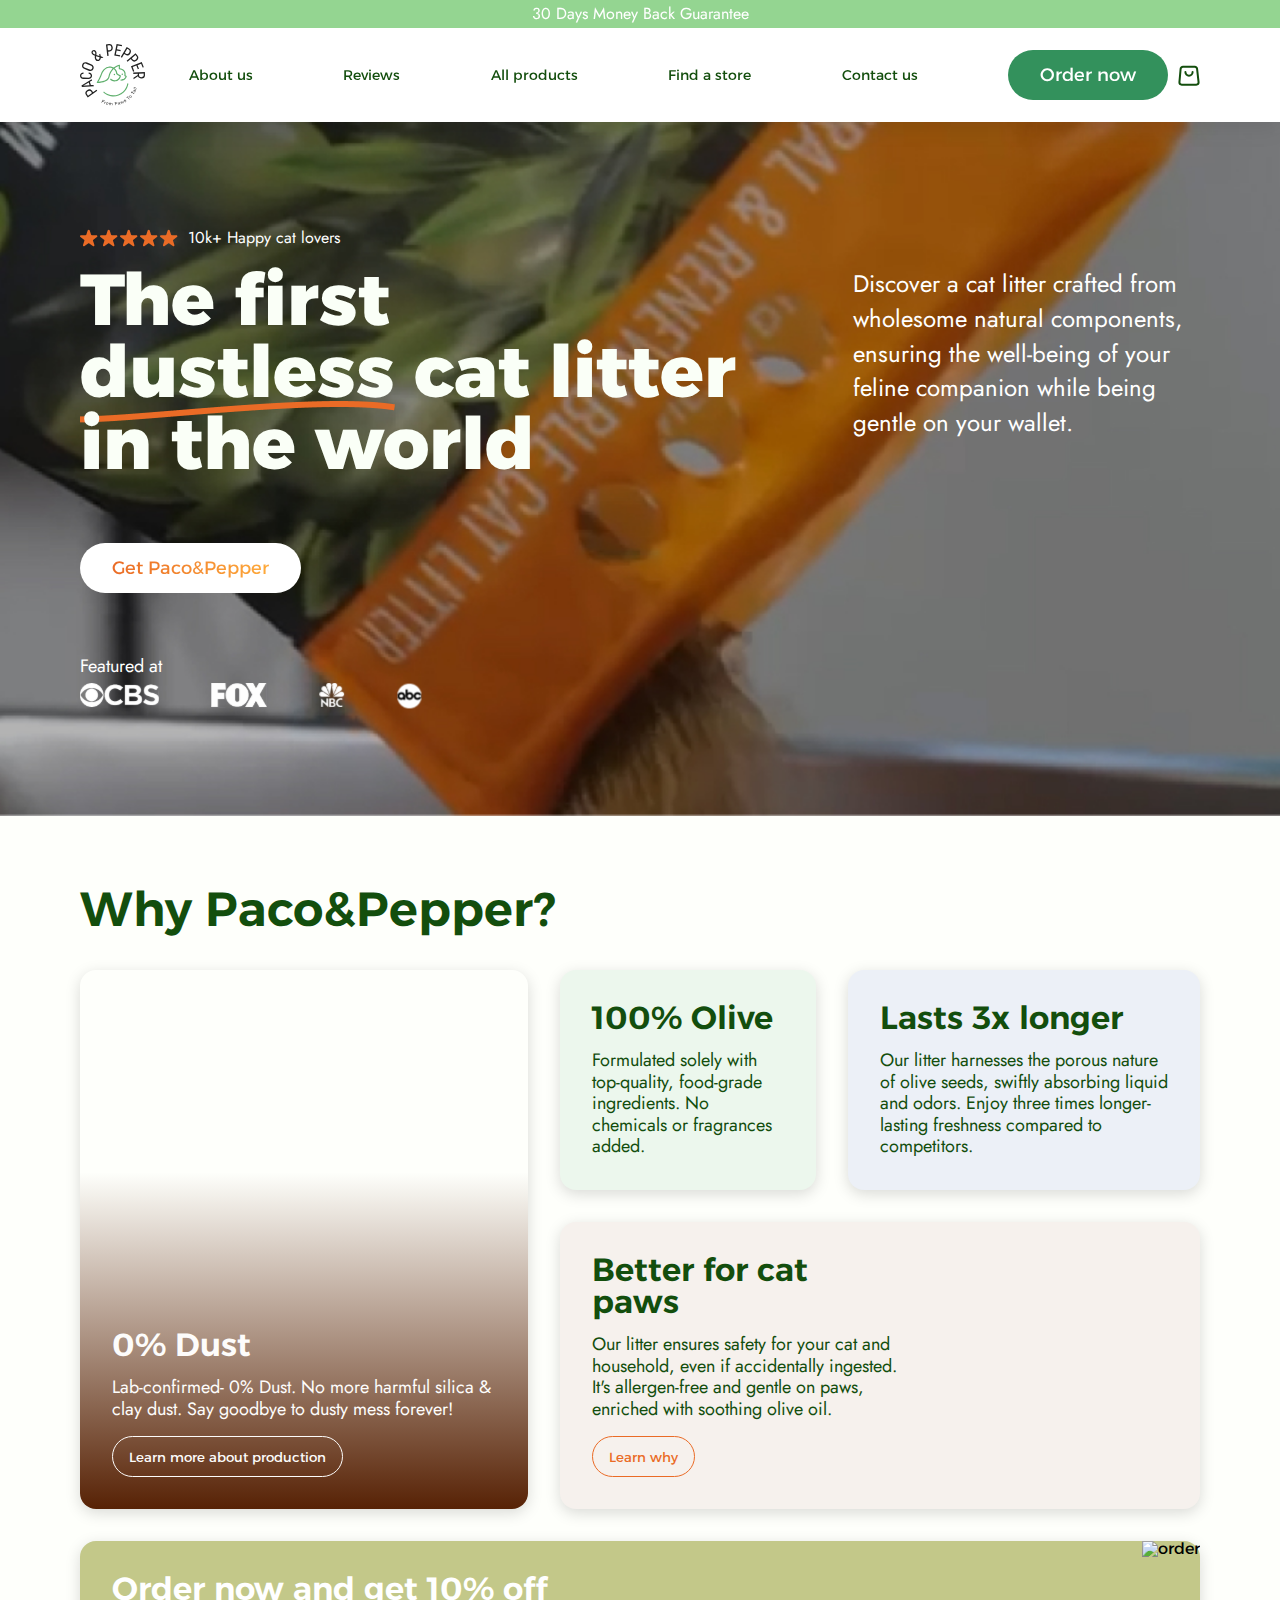
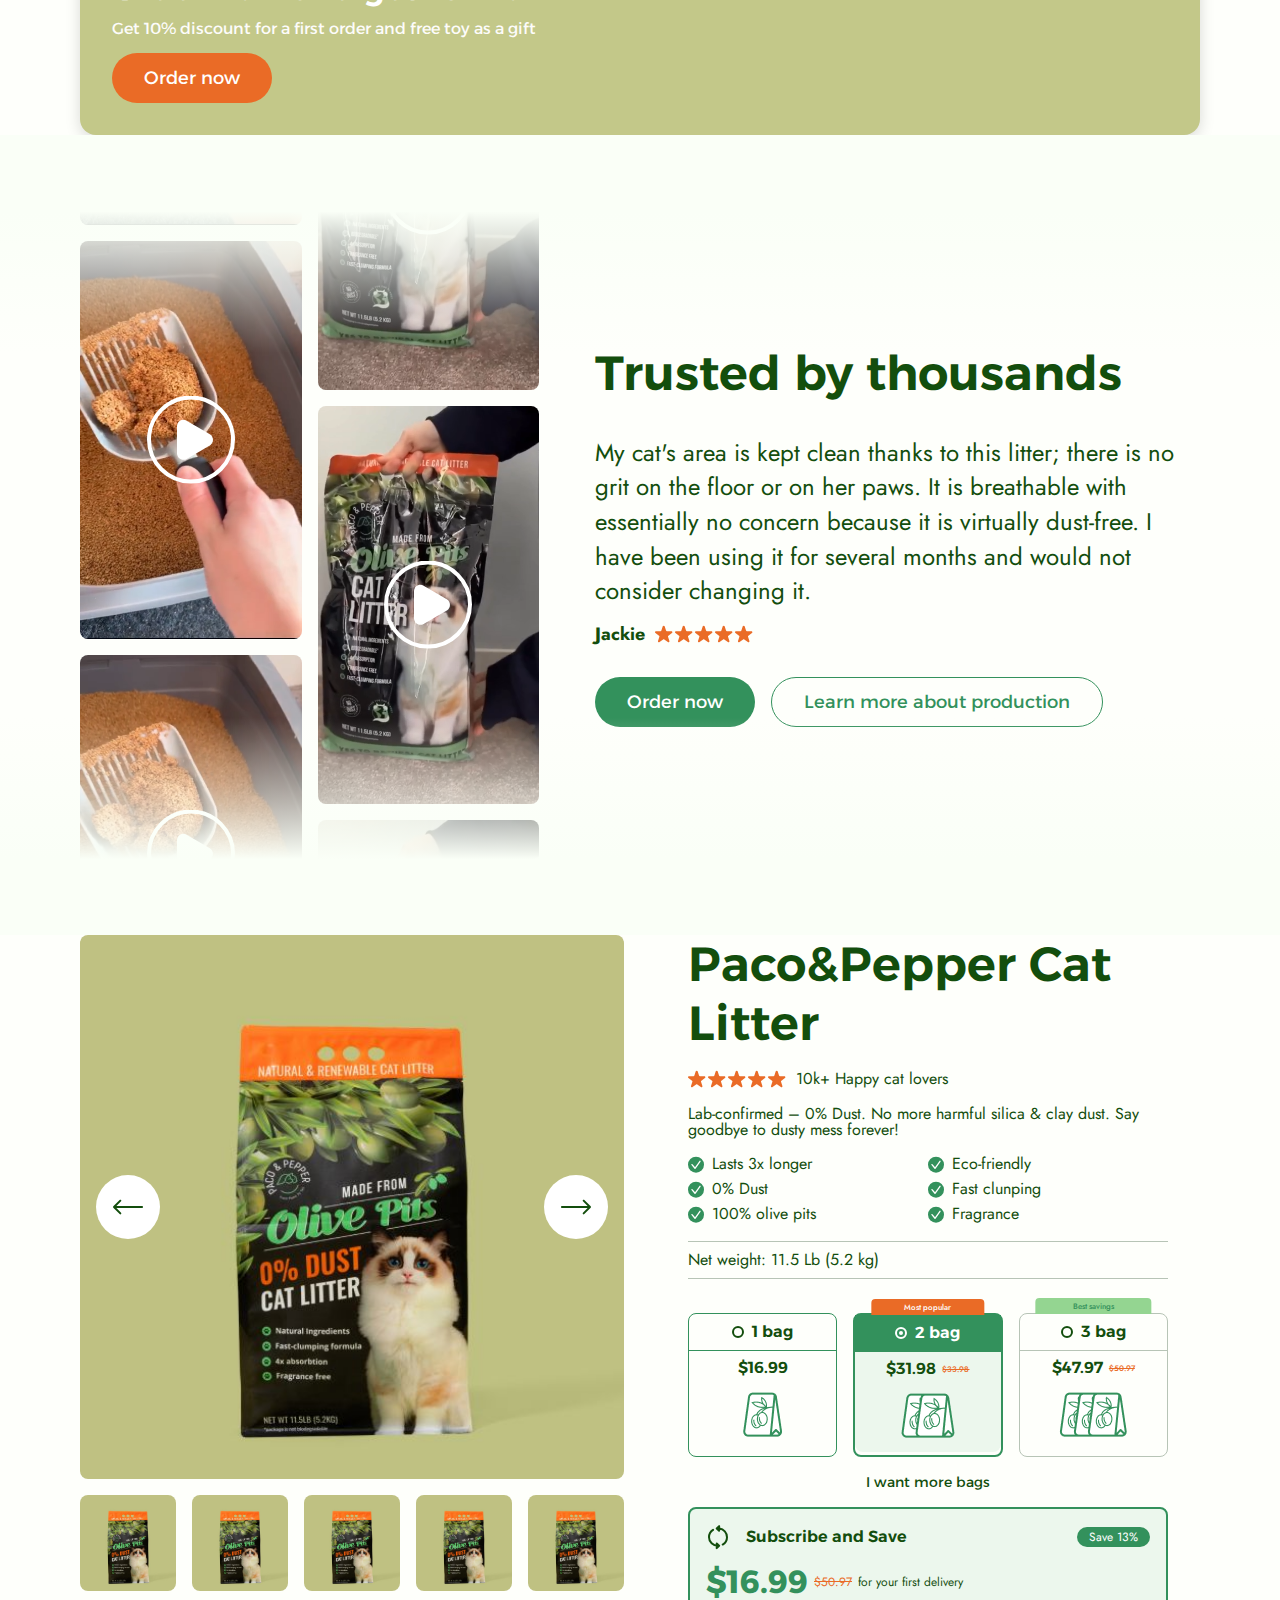
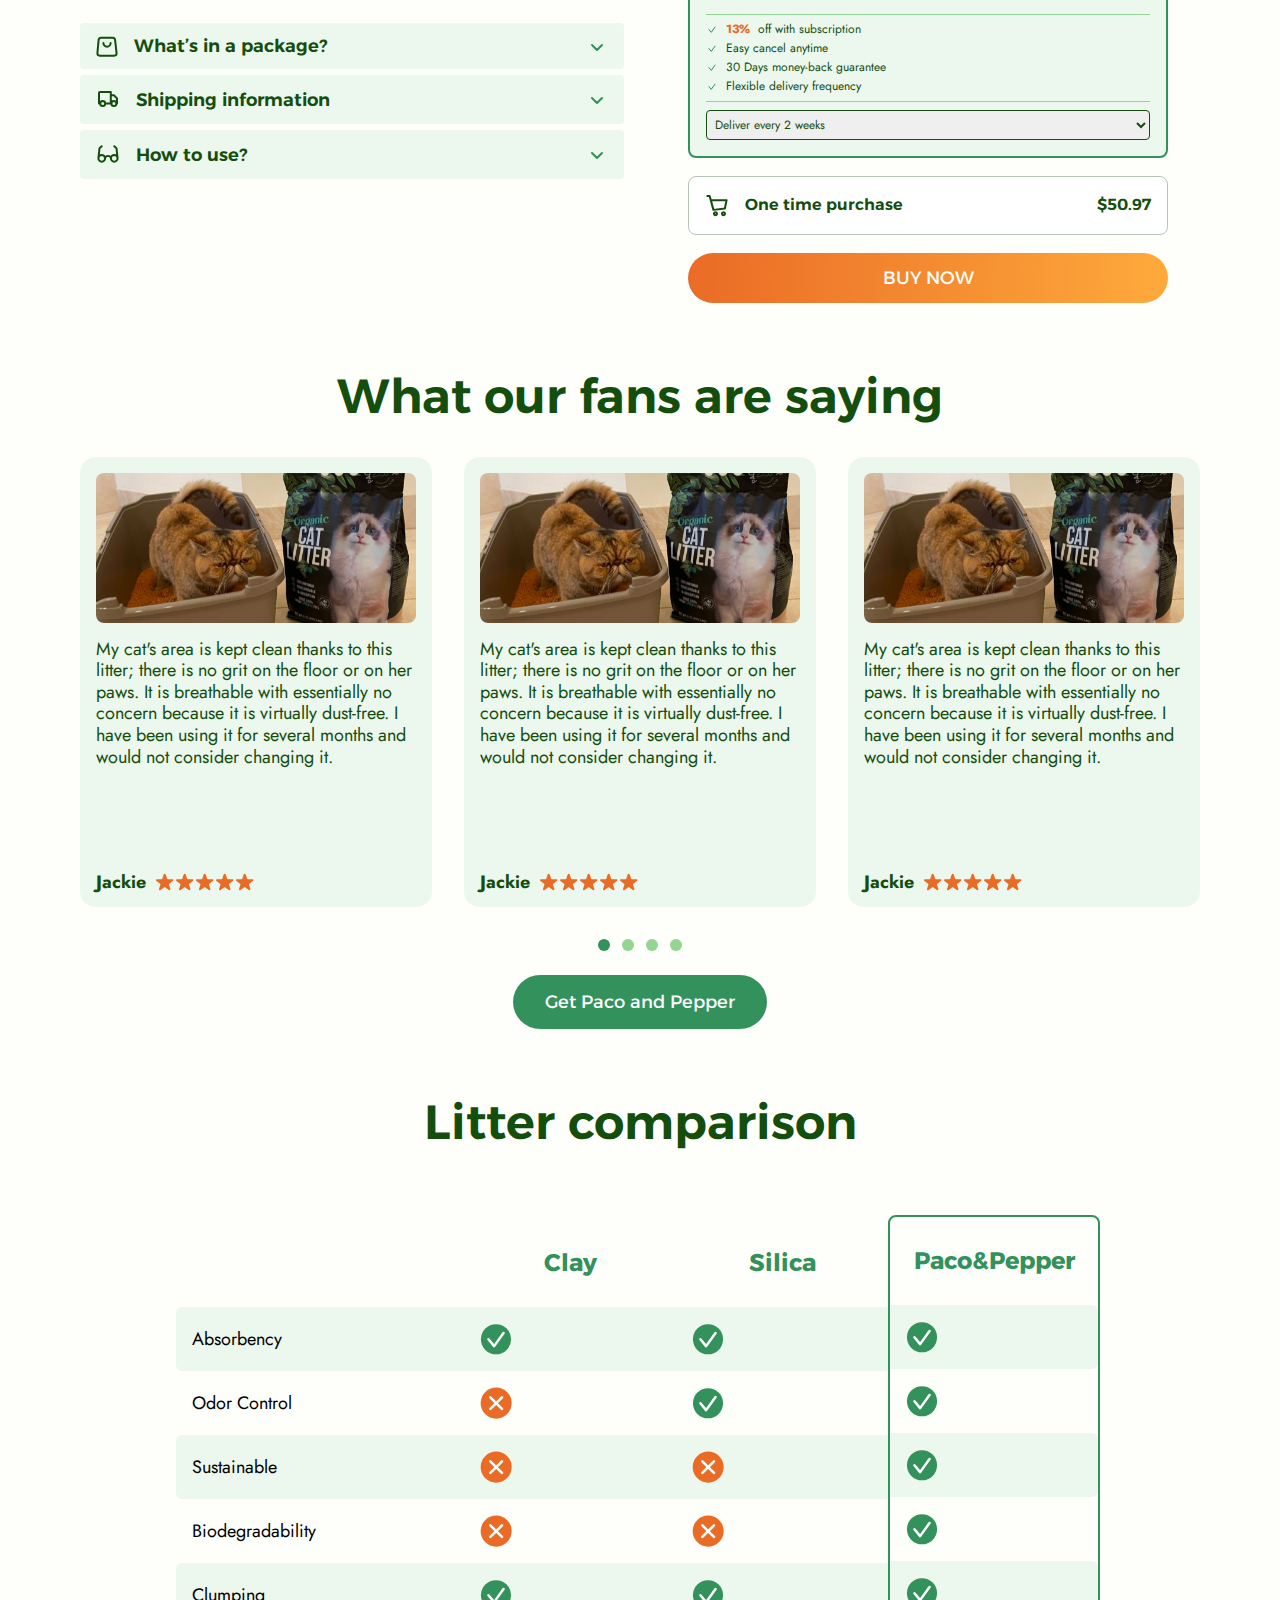
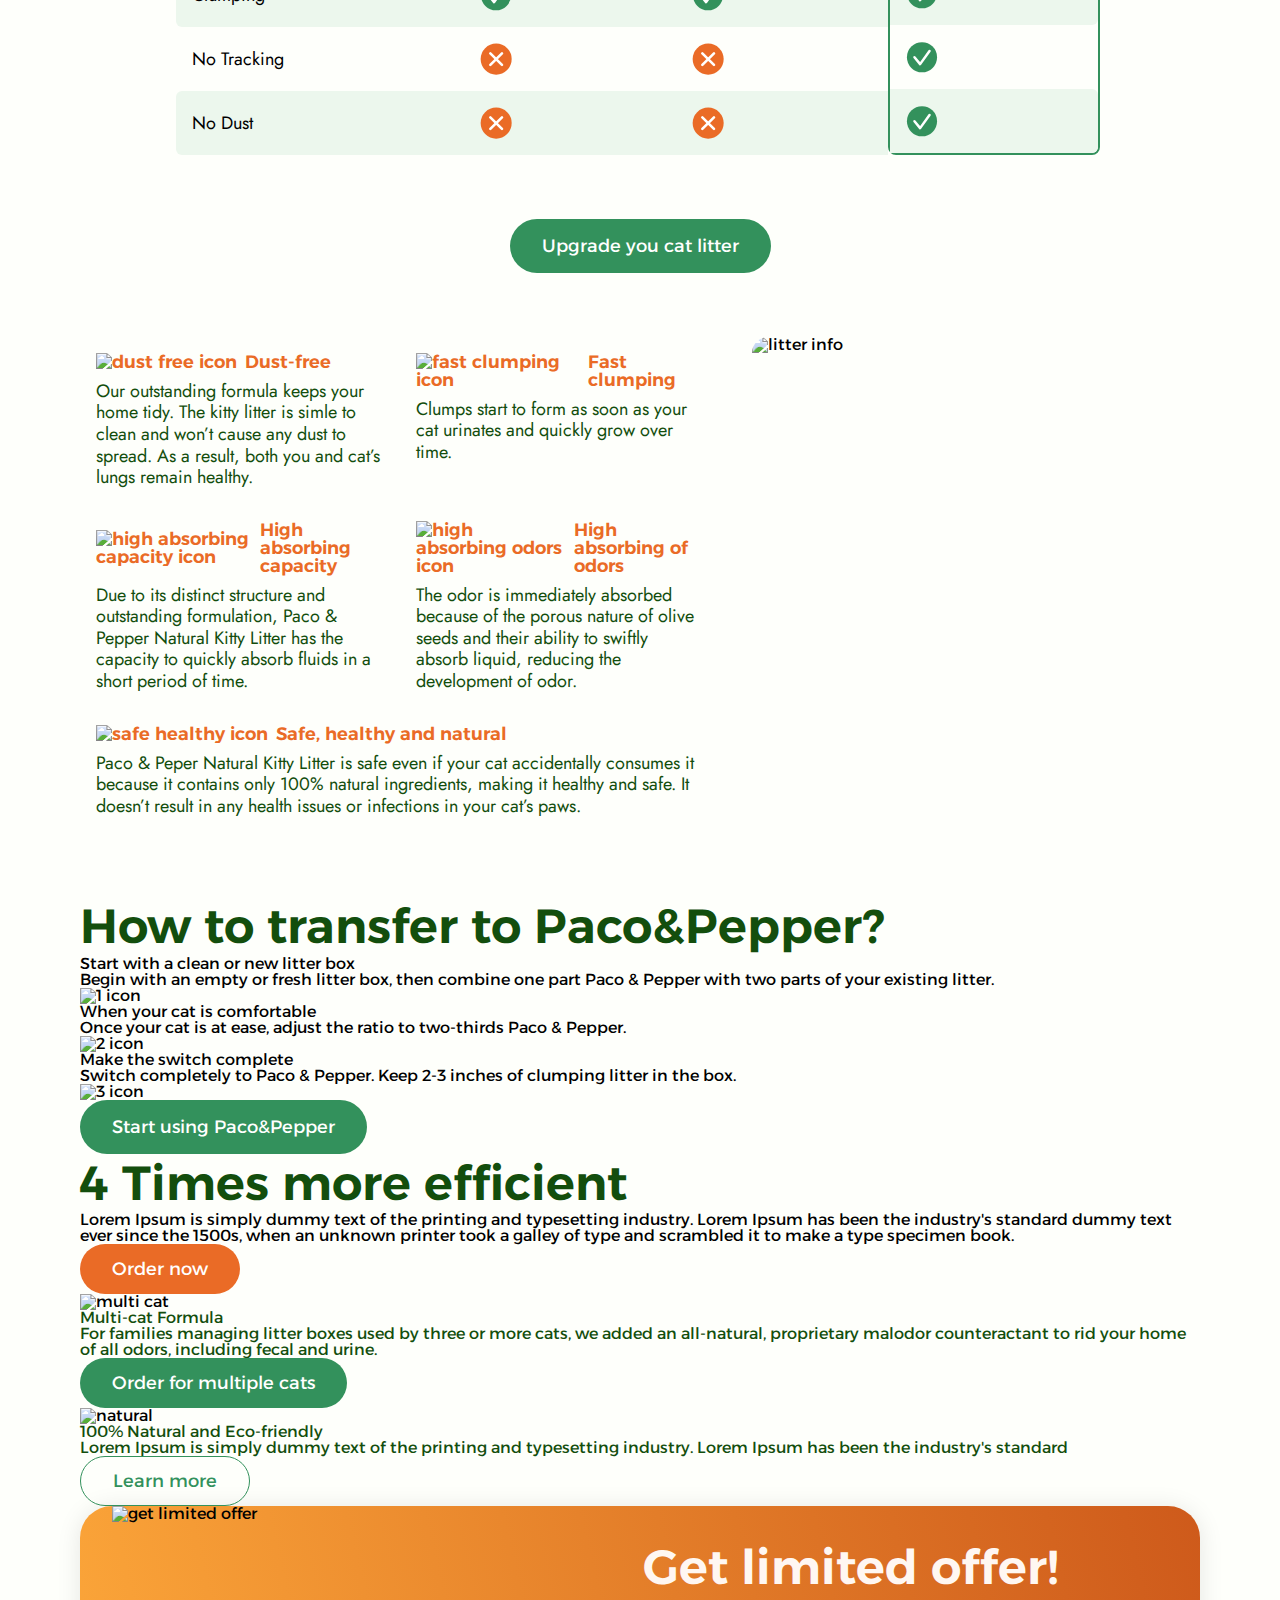
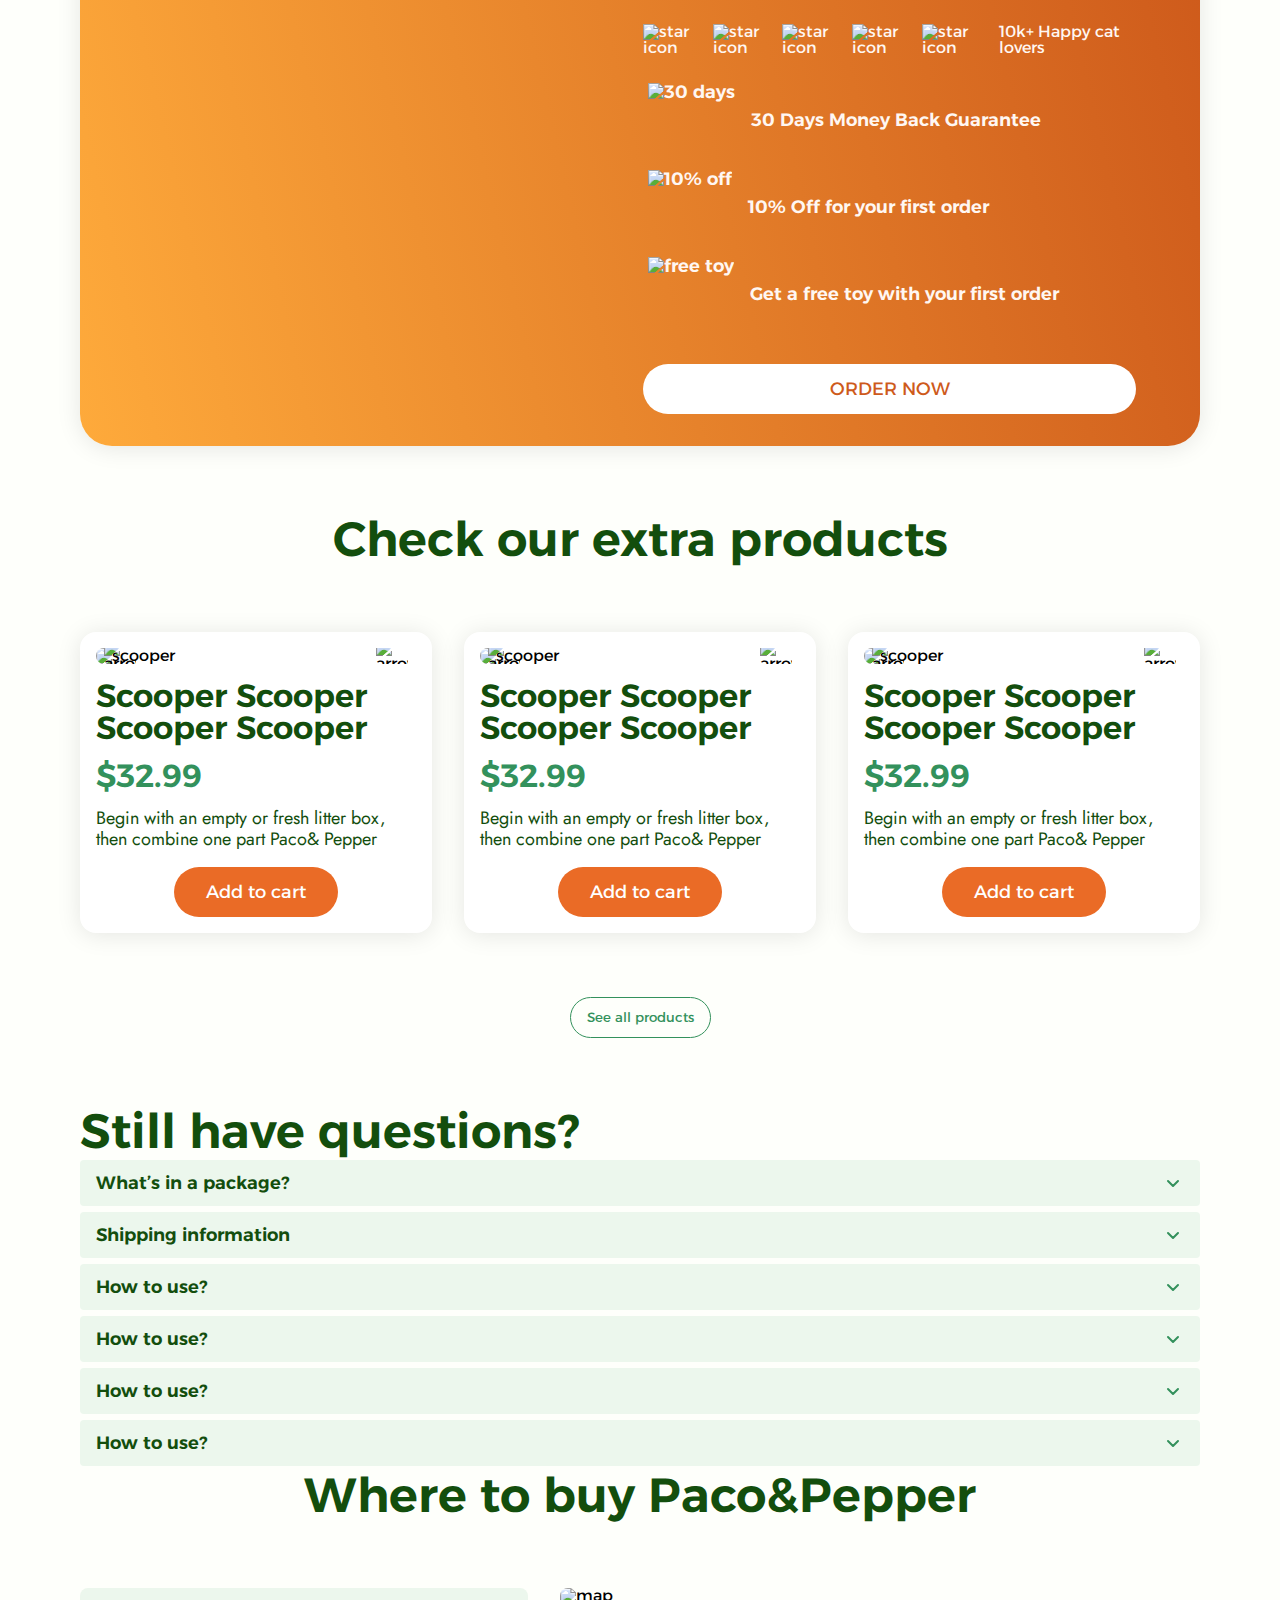
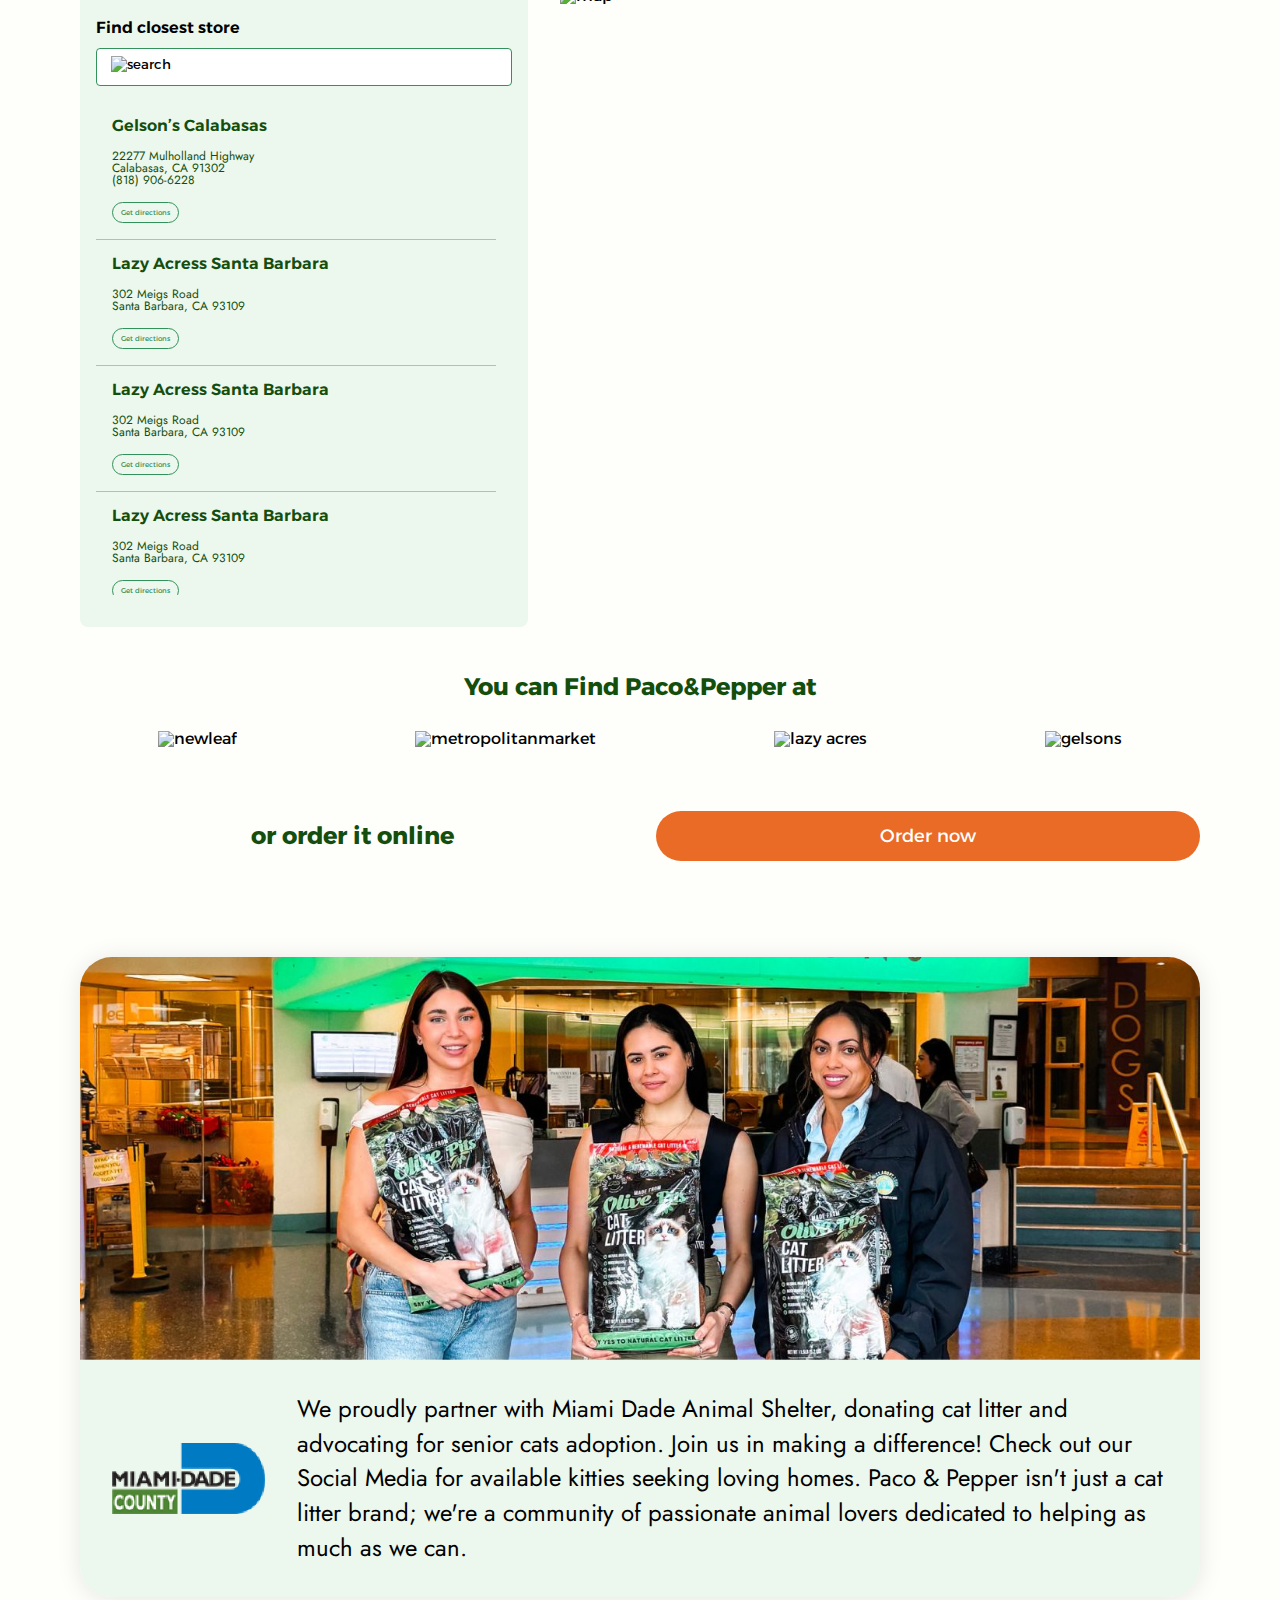
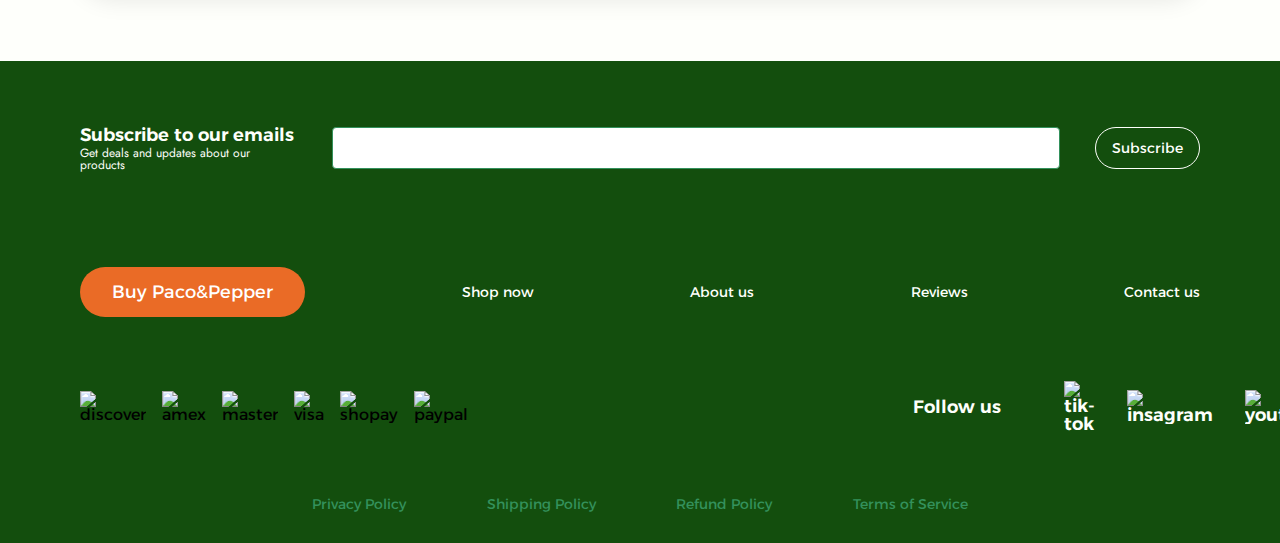
==== commit 71c3d94e: "add links" ====
--- a/index.html
+++ b/index.html
@@ -45,7 +45,7 @@
         <span class="header__mobile_menu mobile">
           <img src="./icons/burger.svg" alt="icon burger menu">
         </span>
-        <a href="#" class="header__logo">
+        <a href="/" class="header__logo">
           <img src="./images/logo.svg" alt="logo">
         </a>
         <nav class="header__nav">
@@ -55,11 +55,11 @@
           <a href="#" class="mobile header__nav_logo">
             <img src="./images/logo.svg" alt="logo">
           </a>
-          <a href="#">About us</a>
-          <a href="#">Reviews</a>
-          <a href="#">All products</a>
-          <a href="#">Find a store</a>
-          <a href="#">Contact us</a>
+          <a href="/about">About us</a>
+          <a href="/reviews">Reviews</a>
+          <a href="/all-products">All products</a>
+          <a href="/find-store">Find a store</a>
+          <a href="/contact-us">Contact us</a>
           <div class="header__order">
             <button class="btn green-btn">Order now</button>
             <a href="#" class="desktop">
--- a/styles/global.css
+++ b/styles/global.css
@@ -41,12 +41,29 @@
   --main-shadows: 0 2px 25px 0 rgba(0, 0, 0, 0.1);
   --orange-bg-gradient: linear-gradient(256.88deg, #ce5a1b 0%, #feaa3b 100.01%);
   --btn-box-shadow: 0px 4px 15px 0px rgba(0, 0, 0, 0.15);
+  --bg-pink: #FFF2E8;
+  --bg-light-blue: #ECF1F7;
+  --bg-light-yellow: #FFFDE8;
+  --light-grey: #F9F9F9;
+  --reviews-gradient: linear-gradient(180deg, rgba(254, 255, 251, 0) 0%, rgb(254, 255, 251) 50%);
 
 }
 
 body {
   font-family: "Alexandria", sans-serif;
   background-color: var(--light-green-100);
+}
+
+.bg-pink {
+  background-color: var(--bg-pink);
+}
+
+.bg-light-blue {
+  background-color: var(--bg-light-blue);
+}
+
+.bg-light-yellow {
+  background-color: var(--bg-light-yellow);
 }
 
 input {
@@ -141,6 +158,7 @@
 }
 
 .white-btn {
+  color: var(--dark-orange);
   background-color: var(--white);
 }
 
--- a/styles/header.css
+++ b/styles/header.css
@@ -3,6 +3,7 @@
   top: 0;
   max-width: 100vw;
   background-color: var(--white);
+  box-shadow: var(--main-shadows);
   overflow-x: hidden;
   z-index: 9;
 }
@@ -37,6 +38,15 @@
   z-index: 2;
 }
 
+.header__nav a {
+  color: var(--text-green);
+  transition: color 240ms ease;
+}
+
+.header__nav a:hover {
+  color: var(--light-green);
+}
+
 .header__order {
   display: flex;
   align-items: center;
@@ -44,7 +54,7 @@
 }
 
 .header__mobile_menu {
-  width: 24px;
+  width: 104px;
   height: 24px;
   cursor: pointer;
 }
--- a/styles/pacopepper.css
+++ b/styles/pacopepper.css
@@ -54,12 +54,13 @@
   background-color: transparent;
   border: 1px solid currentColor;
   border-radius: 22px;
-  transition: all 150ms ease;
+  transition: all 250ms ease;
 }
 
 .pacopepper__btn:hover {
   color: var(--text-green);
-  background-color: var(--light-500);
+  background-color: var(--light-green-100);
+  box-shadow: var(--main-shadows);
 }
 
 .pacopepper__item_wrapper {
@@ -161,12 +162,13 @@
   background-color: transparent;
   border: 1px solid currentColor;
   border-radius: 22px;
-  transition: all 150ms ease;
+  transition: all 250ms ease;
 }
 
 .pacopepper__item_paws_btn:hover {
   color: var(--white);
-  background-color: var(--orange);
+  background-color: var(--orange-btn);
+  box-shadow: var(--main-shadows);
 }
 
 .pacopepper__order {
--- a/styles/trusted.css
+++ b/styles/trusted.css
@@ -62,7 +62,7 @@
 
 .trusted__videos_item:nth-child(odd) {
   top: -95px;
-  animation: scrollAnimation 4s linear infinite;
+  animation: scrollAnimation 4.5s linear infinite;
 }
 
 .trusted__videos_item:nth-child(even) {
@@ -131,6 +131,7 @@
   .trusted__inner {
     flex-direction: column;
     gap: 16px;
+    max-height: 100%;
   }
   
   .trusted__videos_inner {
@@ -141,6 +142,7 @@
   .trusted__videos_item:nth-child(odd),
   .trusted__videos_item:nth-child(even) {
     top: 0;
+    animation: none;
   }
 
   .trusted__videos:before {
--- a/styles/litter.css
+++ b/styles/litter.css
@@ -2,12 +2,12 @@
   display: flex;
   justify-content: space-between;
   gap: 16px;
-  margin-bottom: 54px;
+  margin-bottom: 64px;
 }
 
 .litter__left {
   max-width: 544px;
-  width: 48%;
+  width: 50%;
 }
 
 .litter__slider {
@@ -67,71 +67,10 @@
   object-fit: cover;
 }
 
-.litter__package_info {
-  padding: 12px 16px;
-  background-color: var(--light-green-600);
-  border-radius: 4px;
-}
-
-.litter__package_info + .litter__package_info {
-  margin-top: 6px;
-}
-
-.litter__package_info_top {
-  display: flex;
-  justify-content: space-between;
-  align-items: center;
-}
-
-.litter__open_close_icon {
-  display: flex;
-  width: 22px;
-  height: 22px;
-  cursor: pointer;
-}
-
-.litter__open_close_icon img {
-  margin: auto;
-  transform: rotateZ(180deg);
-  transition: transform 300ms ease;
-  pointer-events: none;
-}
-
-.litter__open_close_icon.open img {
-  transform: rotateZ(0);
-}
-
-.litter__package_info_title {
-  display: flex;
-  align-items: center;
-  gap: 16px;
-}
-
-.litter__package_info_title h3 {
-  font-size: 18px;
-  font-weight: 600;
-}
-
-.litter__text_wrap {
-  max-height: 0;
-  transition: max-height 300ms ease;
-  overflow: hidden;
-}
-
-.litter__text_wrap.open {
-  max-height: 200px;
-}
-
-.litter__text_wrap p {
-  padding-top: 16px;
-  font-family: "Jost", sans-serif;
-  font-size: 18px;
-  line-height: 1.2;
-}
-
 .litter__right {
-  max-width: 480px;
-  width: 48%;
+  max-width: 544px;
+  padding-inline: 32px;
+  width: 50%;
 }
 
 .litter__title {
@@ -145,7 +84,6 @@
 }
 
 .litter__rating_name {
-  margin-left: 9px;
   font-family: "Jost", sans-serif;
   font-size: 16px;
   color: var(--text-green);
@@ -194,7 +132,9 @@
 
 .litter__bags_item {
   position: relative;
-  width: 150px;
+  flex: 1 0 auto;
+  max-width: 150px;
+  width: 31%;
   height: 144px;
   font-size: 16px;
   font-weight: 600;
@@ -230,6 +170,10 @@
   margin-bottom: 16px;
   font-size: 16px;
   color: var(--text-green);
+}
+
+.litter__bags_item_bottom img {
+  margin-inline: auto;
 }
 
 .litter__bags_item_info {
--- a/styles/info.css
+++ b/styles/info.css
@@ -0,0 +1,76 @@
+.info {
+  display: flex;
+  justify-content: space-between;
+  margin-bottom: 64px;
+  gap: 16px 32px;
+}
+
+.info__left {
+  display: flex;
+  flex-wrap: wrap;
+  max-width: 640px;
+  width: 58%;
+}
+
+.info__item {
+  flex: 1 0 auto;
+  width: 50%;
+  padding: 16px;
+}
+
+.info__item h5 {
+  display: flex;
+  align-items: center;
+  column-gap: 8px;
+  margin-bottom: 10px;
+  font-size: 18px;
+  font-weight: 600;
+  color: var(--orange);
+}
+
+.info__item p {
+  font-family: "Jost", sans-serif;
+  font-size: 18px;
+  line-height: 1.2;
+  color: var(--text-green);
+}
+
+.info__right {
+  max-width: 448px;
+  width: 40%;
+  border-radius: 16px;
+  overflow: hidden;
+}
+
+.info__right img {
+  width: 100%;
+  height: 100%;
+  object-fit: cover;
+}
+
+@media screen and (max-width: 991px) {
+  .info {
+    flex-direction: column;
+    margin-bottom: 40px;
+  }
+
+  .info__left {
+    max-width: 100%;
+    width: 100%;
+    row-gap: 16px;
+  }
+
+  .info__right {
+    order: -1;
+    max-width: 100%;
+    width: 100%;
+    aspect-ratio: 1/1;
+  }
+}
+
+@media screen and (max-width: 768px) {
+  .info__item {
+    width: 100%;
+    padding: 0;
+  }
+}
--- a/styles/offer.css
+++ b/styles/offer.css
@@ -0,0 +1,116 @@
+.offer {
+  margin-bottom: 64px;
+}
+
+.offer__inner {
+  display: flex;
+  justify-content: space-between;
+  padding-inline: 32px;
+  background: var(--orange-bg-gradient);
+  border-radius: 32px;
+  box-shadow: var(--main-shadows);
+  overflow: hidden;
+}
+
+.offer__image {
+  max-width: 499px;
+  height: 511px;
+  width: 48%;
+}
+
+.offer__image img {
+  width: 100%;
+  height: 100%;
+  object-fit: contain;
+}
+
+.offer__text {
+  max-width: 557px;
+  width: 53%;
+  padding: 32px;
+}
+
+.offer__title {
+  margin-bottom: 32px;
+  font-size: 48px;
+  line-height: 1.23;
+  font-weight: 600;
+  color: var(--light-orange-500);
+}
+
+.offer__rating {
+  display: flex;
+  align-items: center;
+  height: 22px;
+  margin-bottom: 32px;
+  color: var(--light-orange-500);
+}
+
+.offer__item {
+  display: flex;
+  align-items: center;
+  column-gap: 16px;
+  padding-inline: 5px;
+  font-size: 18px;
+  font-weight: 600;
+  color: var(--light-orange-500);
+}
+
+.offer__item + .offer__item {
+  margin-top: 12px;
+}
+
+.offer__item > img {
+  height: 75px;
+}
+
+.offer__item:last-of-type {
+  margin-bottom: 32px;
+}
+
+.offer__btn {
+  width: 100%;
+}
+
+@media screen and (max-width: 991px) {
+  .offer__inner {
+    padding-inline: 0;
+  }
+
+  .offer__image {
+    padding-bottom: 30px;
+  }
+
+  .offer__text {
+    padding: 16px;
+  }
+}
+
+@media screen and (max-width: 768px) {
+  .offer__inner {
+    flex-direction: column;
+  }
+
+  .offer__image {
+    max-width: 100%;
+    width: 100%;
+    padding-bottom: 0;
+  }
+
+  .offer__text {
+    max-width: 100%;
+    width: 100%;
+  }
+
+  .offer__btn {
+    display: block;
+    max-width: 320px;
+    margin-inline: auto;
+  }
+}
+
+@media screen and (max-width: 576px) {
+  .offer__image {
+    max-height: 359px;
+  }
+}
--- a/styles/products.css
+++ b/styles/products.css
@@ -0,0 +1,147 @@
+.products {
+  margin-bottom: 64px;
+}
+
+.products__title {
+  margin-bottom: 64px;
+  text-align: center;
+}
+
+.products__inner {
+  display: flex;
+  column-gap: 32px;
+  margin-bottom: 64px;
+}
+
+.products__item {
+  max-width: 352px;
+  width: 32%;
+  padding: 32px;
+  background-color: var(--white);
+  box-shadow: var(--main-shadows);
+  border-radius: 16px;
+}
+
+.products__image {
+  position: relative;
+  margin-bottom: 16px;
+  border-radius: 8px;
+  overflow: hidden;
+}
+
+.products__image span {
+  position: absolute;
+  top: 50%;
+  width: 32px;
+  height: 32px;
+  transform: translateY(-50%);
+}
+
+.products__arrow_left {
+  left: 8px;
+}
+
+.products__arrow_right {
+  right: 8px;
+}
+
+.products__info h4 {
+  margin-bottom: 16px;
+}
+
+.products__info span {
+  display: block;
+  margin-bottom: 16px;
+  color: var(--btn-green);
+}
+
+.products__info p {
+  margin-bottom: 16px;
+  font-family: "Jost", sans-serif;
+  font-size: 18px;
+  line-height: 1.2;
+  color: var(--text-green);
+}
+
+.products__btn_small {
+  display: block;
+  height: 41px;
+  margin-inline: auto;
+  padding-inline: 16px;
+  color: var(--btn-green);
+  background-color: transparent;
+  border: 1px solid currentColor;
+  border-radius: 22px;
+  transition: all 250ms ease;
+}
+
+.products__btn_small:hover {
+  color: var(--white);
+  background-color: var(--light-green);
+  border-color: var(--light-green);
+  box-shadow: var(--btn-box-shadow);
+}
+
+.products__btn {
+  display: block;
+  margin-inline: auto;
+}
+
+.products__bullets {
+  display: none;
+  justify-content: center;
+  align-items: center;
+  column-gap: 12px;
+  height: 28px;
+  margin-bottom: 16px;
+}
+
+.products__bullets > span {
+  width: 12px;
+  height: 12px;
+  background-color: var(--light-green);
+  border-radius: 50%;
+  transition: background-color 150ms ease;
+  cursor: pointer;
+}
+
+.products__bullets > span:hover,
+.products__bullets > span.active {
+  background-color: var(--btn-green);
+}
+
+@media screen and (max-width: 1340px) {
+  .products__item {
+    padding: 16px;
+  }
+}
+
+@media screen and (max-width: 991px) {
+  .products {
+    margin-bottom: 40px;
+  }
+
+  .products__title {
+    margin-bottom: 0;
+  }
+
+  .products__inner {
+    padding-top: 24px;
+    column-gap: 16px;
+    margin-bottom: 0;
+    padding-bottom: 16px;
+    overflow-x: auto;
+  }
+
+  .products__item {
+    flex: 1 0 320px;
+    max-width: 320px;
+  }
+  
+  .products__bullets {
+    display: flex;
+  }
+}
+
+@media screen and (max-width: 768px) {
+}
